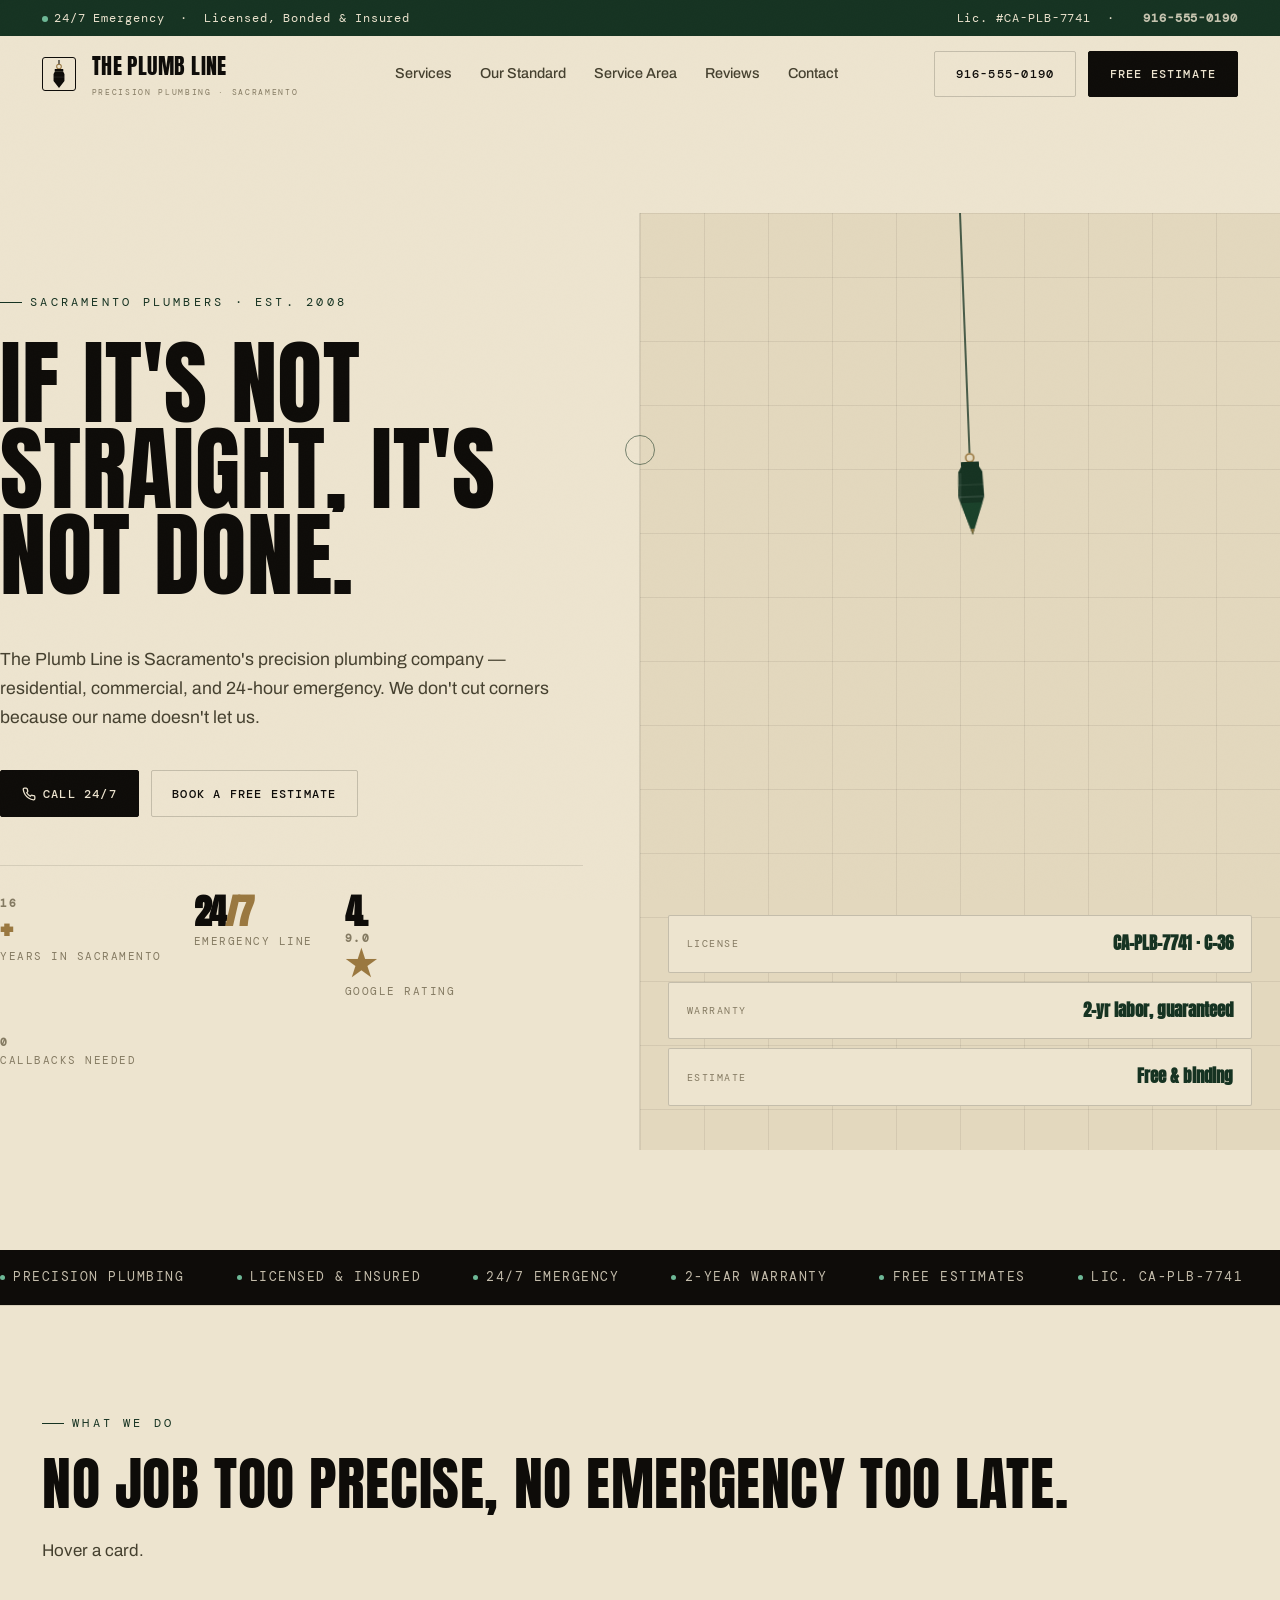
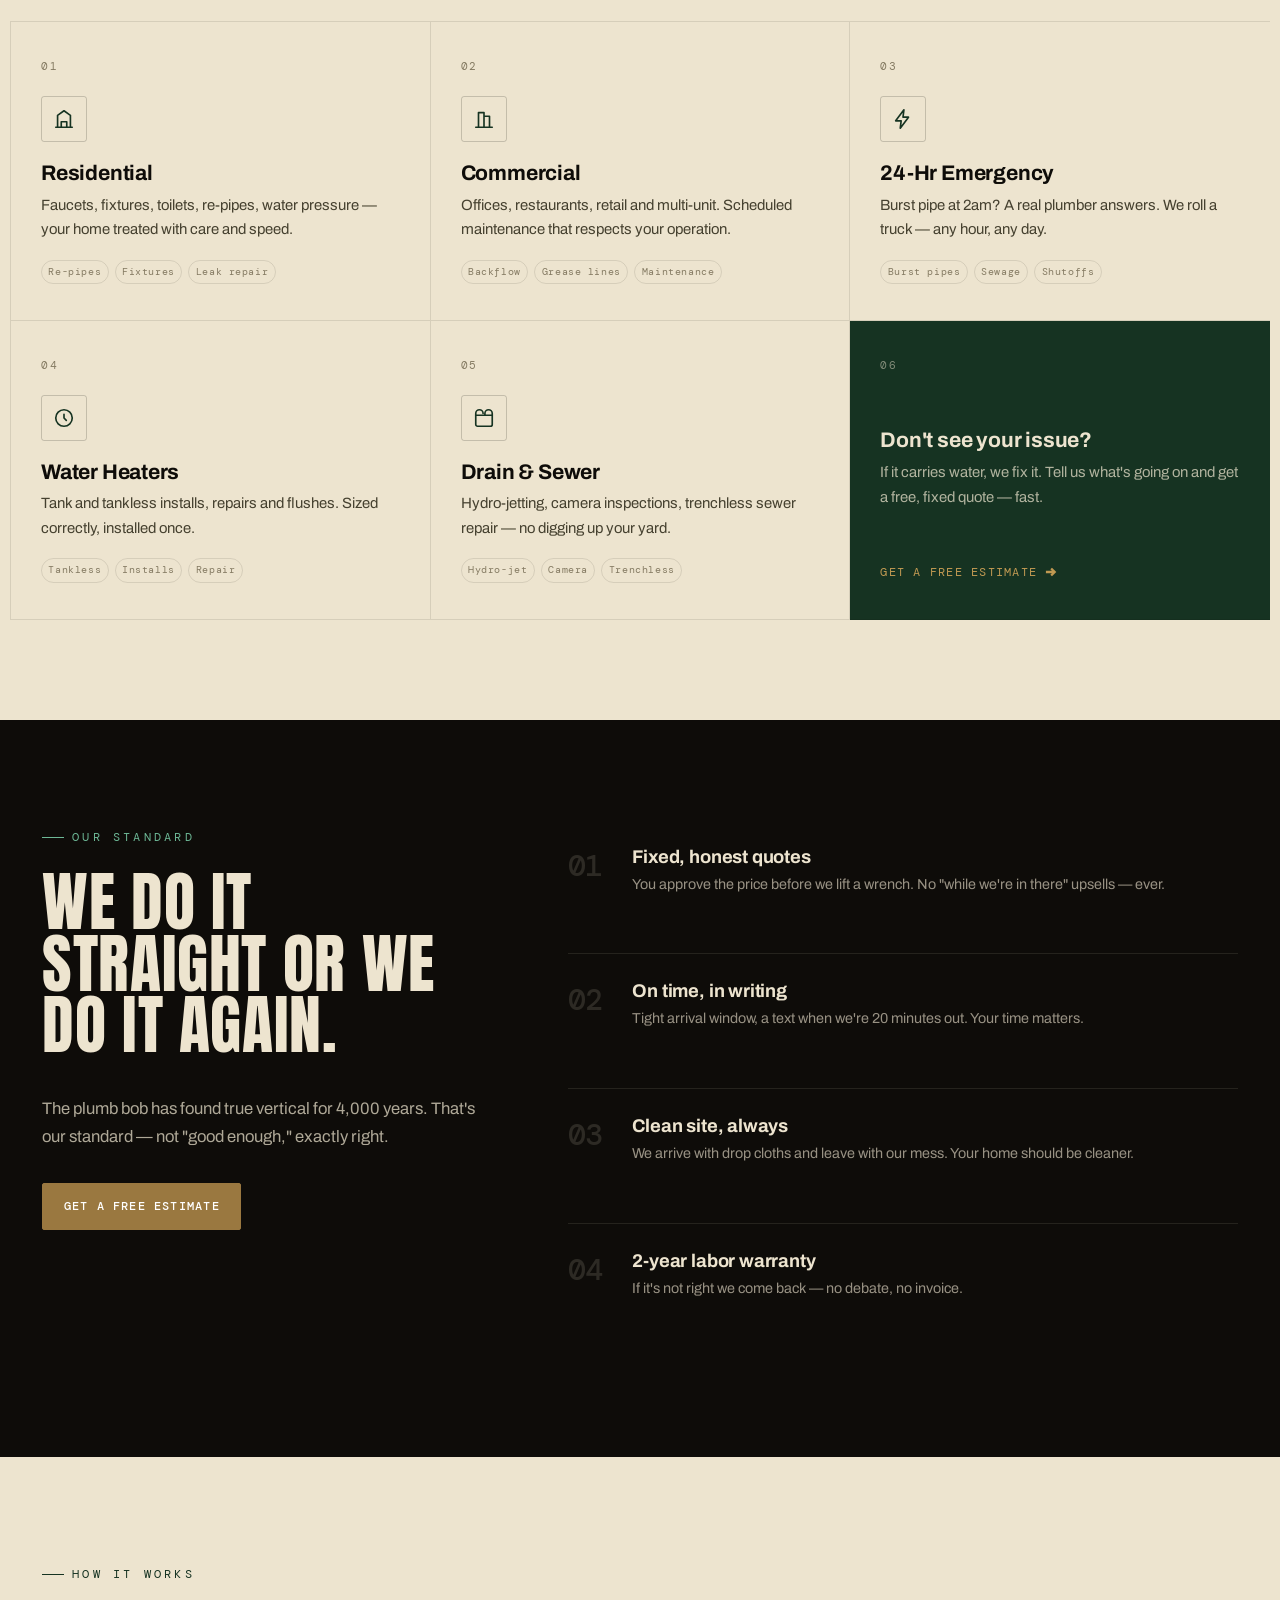
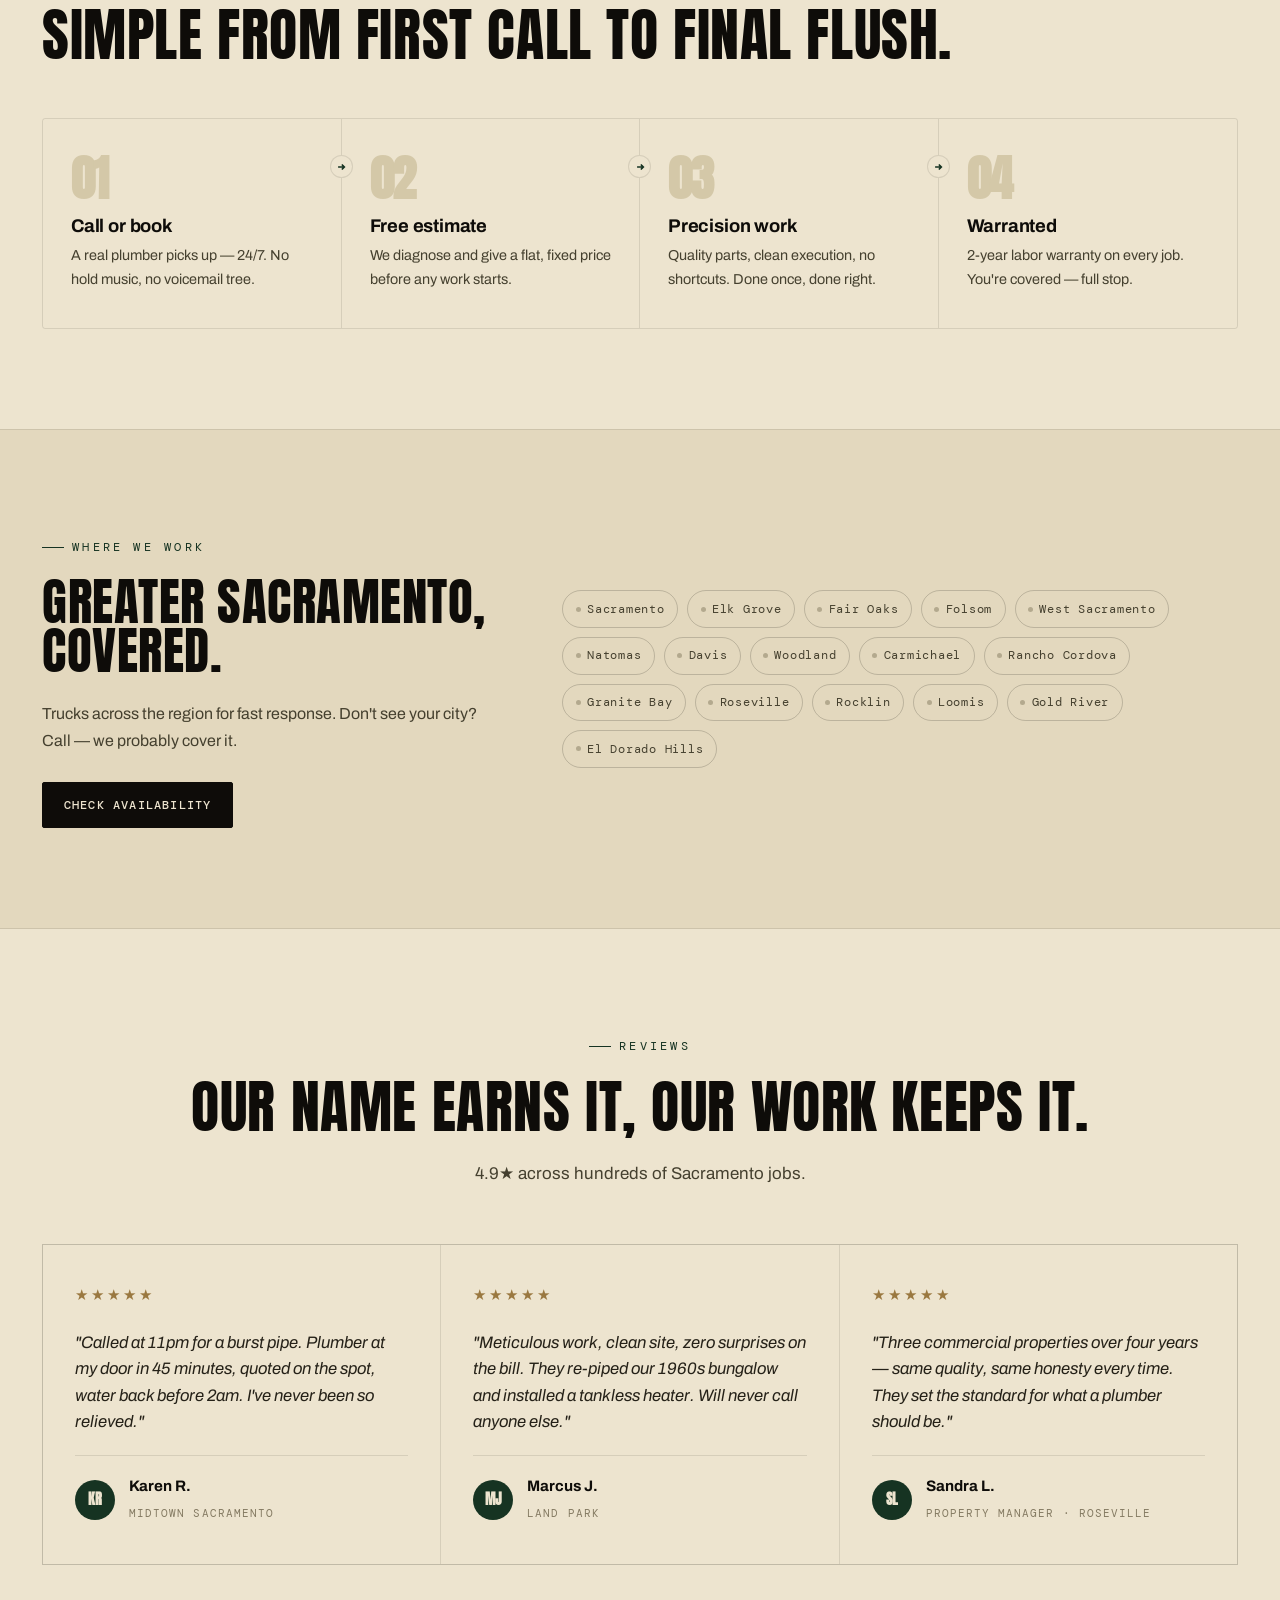
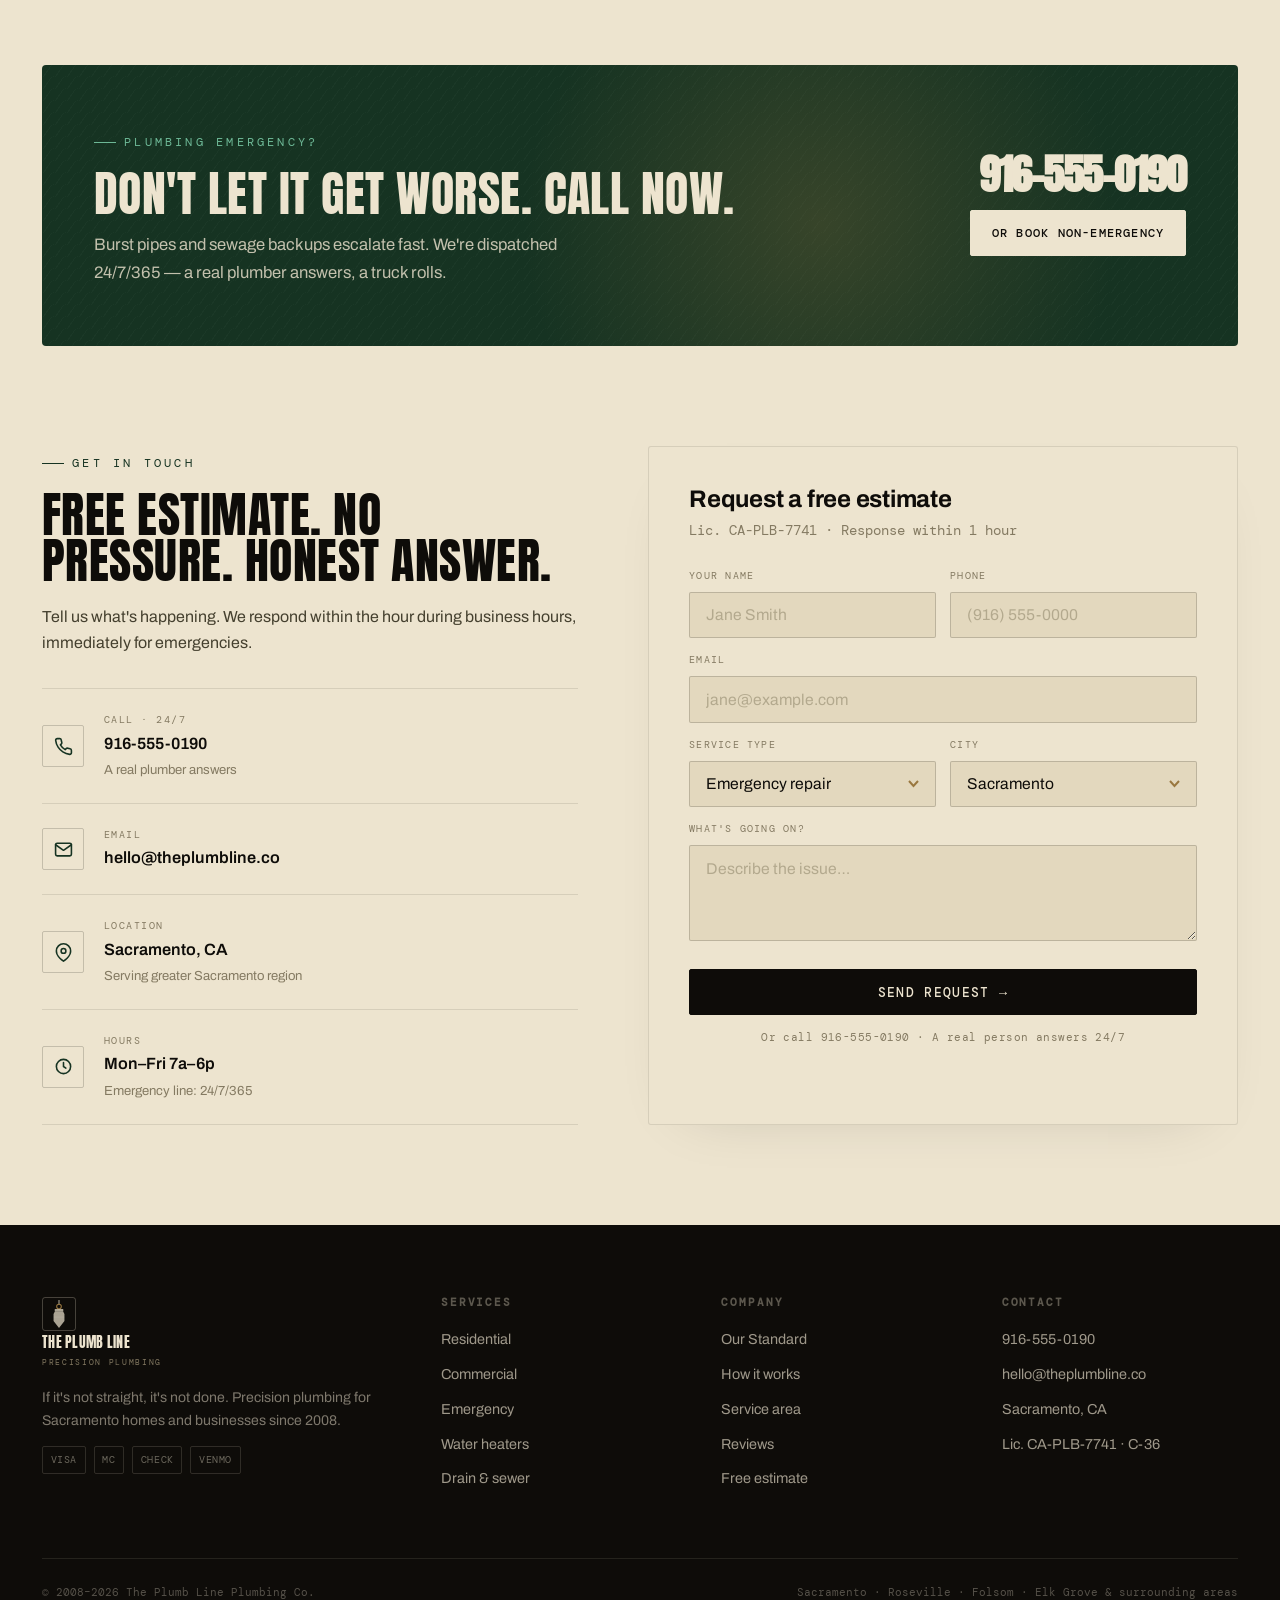
==== site/plumbline.html @ bfe453d4 "Plumb bob physics: gravity fall → pendulum settle → gentle sway Replaces simple CSS spring-drop with" ====
<!DOCTYPE html>
<html lang="en">
<head>
<meta charset="UTF-8"/>
<meta name="viewport" content="width=device-width, initial-scale=1.0"/>
<title>The Plumb Line — Precision Plumbing, Sacramento CA</title>
<meta name="description" content="The Plumb Line. Sacramento's precision plumbers. Residential, commercial & emergency plumbing done straight, done right. Call 916-555-0190."/>
<link rel="canonical" href="https://the-plumb-line.netlify.app/"/>
<meta name="theme-color" content="#163322"/>
<meta name="robots" content="index,follow"/>

<!-- favicon (plumb bob) -->
<link rel="icon" href="data:image/svg+xml,%3Csvg xmlns='http://www.w3.org/2000/svg' viewBox='0 0 22 36'%3E%3Cline x1='11' y1='0' x2='11' y2='5.5' stroke='%23163322' stroke-width='1.4'/%3E%3Ccircle cx='11' cy='8.5' r='3' stroke='%239a7840' stroke-width='1.3' fill='none'/%3E%3Crect x='5.5' y='11.5' width='11' height='3.5' fill='%23163322'/%3E%3Cpath d='M5.5 15 L4 18 L4 27 L6 29.5 L11 36 L16 29.5 L18 27 L18 18 L16.5 15Z' fill='%23163322'/%3E%3C/svg%3E"/>

<!-- Open Graph / Twitter -->
<meta property="og:type" content="website"/>
<meta property="og:site_name" content="The Plumb Line"/>
<meta property="og:title" content="The Plumb Line — Precision Plumbing, Sacramento CA"/>
<meta property="og:description" content="Sacramento's precision plumbers. Residential, commercial & 24/7 emergency plumbing done straight, done right."/>
<meta property="og:url" content="https://the-plumb-line.netlify.app/"/>
<meta property="og:image" content="https://the-plumb-line.netlify.app/logo.svg"/>
<meta name="twitter:card" content="summary_large_image"/>
<meta name="twitter:title" content="The Plumb Line — Precision Plumbing, Sacramento CA"/>
<meta name="twitter:description" content="Sacramento's precision plumbers. Done straight, done right. Call 916-555-0190."/>

<link rel="preconnect" href="https://fonts.googleapis.com"/>
<link rel="preconnect" href="https://fonts.gstatic.com" crossorigin/>
<link href="https://fonts.googleapis.com/css2?family=Anton&family=Archivo:ital,wght@0,300..700;1,400..600&family=DM+Mono:wght@400;500&display=swap" rel="stylesheet"/>

<style>
/* ============================================================
   THE PLUMB LINE — v2
   Forest green #163322 · warm cream #ede4cf · aged brass #9a7840
   ============================================================ */
:root{
  --cream:   #ede4cf;
  --cream-2: #e3d8be;
  --cream-3: #d4c8a8;
  --ink:     #0e0c09;
  --ink-2:   #252118;
  --ink-3:   #45402f;
  --muted:   #847a62;
  --muted-2: #b3a98e;

  --green:      #163322;
  --green-2:    #1f4d31;
  --green-hi:   #2a6540;
  --green-pale: rgba(22,51,34,.07);
  --sage:       #4e7d63;
  --sage-hi:    #6db896;

  --brass:      #9a7840;
  --brass-hi:   #c09952;
  --brass-pale: rgba(154,120,64,.1);

  --line:   rgba(14,12,9,.1);
  --line-2: rgba(14,12,9,.18);

  --maxw: 1260px;
  --fd:   'Anton', 'Arial Narrow', sans-serif;   /* bold industrial display */
  --fh:   'Archivo', sans-serif;                  /* sub-headings */
  --fb:   'Archivo', sans-serif;                  /* body */
  --fm:   'DM Mono', monospace;
  --ease: cubic-bezier(.2,.7,.3,1);
}

*,*::before,*::after{margin:0;padding:0;box-sizing:border-box}
html{scroll-behavior:smooth}
body{
  font-family:var(--fb);background:var(--cream);color:var(--ink);
  line-height:1.65;-webkit-font-smoothing:antialiased;overflow-x:hidden;cursor:none;
}
@media(hover:none){body{cursor:auto}}
::selection{background:var(--green);color:var(--cream)}
a{color:inherit;text-decoration:none}
.wrap{max-width:var(--maxw);margin:0 auto;padding:0 32px}

/* grain */
body::after{
  content:"";position:fixed;inset:0;z-index:9000;pointer-events:none;opacity:.3;
  background-image:url("data:image/svg+xml,%3Csvg xmlns='http://www.w3.org/2000/svg' width='200' height='200'%3E%3Cfilter id='n'%3E%3CfeTurbulence type='fractalNoise' baseFrequency='.72' numOctaves='2'/%3E%3C/filter%3E%3Crect width='100%25' height='100%25' filter='url(%23n)' opacity='.045'/%3E%3C/svg%3E");
}

/* ---- type ---- */
h1,h2{font-family:var(--fd);font-weight:400;line-height:.96;letter-spacing:.01em;text-transform:uppercase}
h3,h4{font-family:var(--fh);font-weight:700;line-height:1.06;letter-spacing:-.01em}
.eyebrow{
  font-family:var(--fm);font-size:.72rem;letter-spacing:.28em;text-transform:uppercase;
  color:var(--green);display:inline-flex;align-items:center;gap:.7em;
}
.eyebrow::before{content:"";width:22px;height:1px;background:var(--green);display:block}

/* ---- buttons ---- */
.btn{
  display:inline-flex;align-items:center;gap:.6em;
  font-family:var(--fm);font-size:.76rem;font-weight:500;letter-spacing:.1em;
  text-transform:uppercase;padding:1em 1.7em;border-radius:2px;
  border:1px solid transparent;cursor:none;
  position:relative;white-space:nowrap;overflow:hidden;
}
.btn::before{
  content:"";position:absolute;inset:0;background:rgba(255,255,255,.12);
  transform:translateX(-101%);transition:transform .32s var(--ease);
}
.btn:hover::before{transform:translateX(0)}
.btn-dark{background:var(--ink);color:var(--cream);border-color:var(--ink)}
.btn-dark:hover{background:var(--green-2)}
.btn-outline{border-color:var(--line-2);color:var(--ink)}
.btn-outline:hover{border-color:var(--ink)}
.btn-green{background:var(--green);color:var(--cream);border-color:var(--green)}
.btn-green:hover{background:var(--green-2)}
.btn-brass{background:var(--brass);color:#fff;border-color:var(--brass)}
.btn-brass:hover{background:var(--brass-hi)}
@media(hover:none){.btn{cursor:pointer}}

/* ============================================================
   CURSOR
   ============================================================ */
#cDot{
  position:fixed;width:7px;height:7px;border-radius:50%;background:var(--green);
  z-index:9998;pointer-events:none;transform:translate(-50%,-50%);
  transition:transform .1s, width .2s, height .2s, background .2s;
}
#cRing{
  position:fixed;width:30px;height:30px;border-radius:50%;border:1.5px solid var(--green);
  z-index:9997;pointer-events:none;transform:translate(-50%,-50%);opacity:.55;
  transition:width .3s var(--ease), height .3s var(--ease), opacity .3s, border-color .3s;
}
#cRing.big{width:46px;height:46px;opacity:.28;border-color:var(--brass)}
#cRing.pressed{width:20px;height:20px;opacity:.7}
@media(hover:none){#cDot,#cRing{display:none}}

/* ============================================================
   SCROLL PROGRESS
   ============================================================ */
#prog{
  position:fixed;top:0;left:0;height:2px;width:0;z-index:9999;
  background:linear-gradient(90deg,var(--green),var(--brass));
  transition:width .08s linear;pointer-events:none;
}

/* ============================================================
   TOPBAR
   ============================================================ */
.topbar{background:var(--green);color:var(--cream);font-family:var(--fm);font-size:.72rem;letter-spacing:.08em}
.topbar .wrap{display:flex;justify-content:space-between;align-items:center;height:36px;gap:16px;overflow:hidden}
.tb-l{white-space:nowrap;overflow:hidden;text-overflow:ellipsis;min-width:0}
.tb-r{flex:none;display:flex;gap:20px;align-items:center}
.tb-r a{opacity:.82;transition:.2s}.tb-r a:hover{opacity:1}
.tb-dot{display:inline-block;width:6px;height:6px;border-radius:50%;background:var(--sage-hi);margin-right:.5em;animation:tbpulse 2.2s infinite}
@keyframes tbpulse{0%,100%{opacity:1}55%{opacity:.25}}
.tb-hide{display:inline}.tb-sm{display:none}
@media(max-width:680px){.tb-hide{display:none}.tb-sm{display:inline}}

/* ============================================================
   NAV
   ============================================================ */
.nav{position:sticky;top:0;z-index:50;background:var(--cream);border-bottom:1px solid transparent;transition:.35s}
.nav.scrolled{border-bottom-color:var(--line);box-shadow:0 4px 30px -12px rgba(14,12,9,.14)}
.nav .wrap{display:flex;align-items:center;justify-content:space-between;height:76px}
.logo{display:flex;align-items:center;gap:.7em;font-family:var(--fd);font-weight:400;font-size:1.4rem;letter-spacing:.02em;text-transform:uppercase;color:var(--ink);white-space:nowrap}
.logo-mark{width:34px;height:34px;flex:none;border:1.5px solid var(--ink);border-radius:3px;display:grid;place-items:center;transition:.25s}
.logo:hover .logo-mark{border-color:var(--green);background:var(--green);color:var(--cream)}
.logo-mark svg{width:18px;height:28px;transition:.25s}
.logo small{display:block;font-family:var(--fm);font-size:.52rem;letter-spacing:.2em;color:var(--muted);font-weight:400;margin-top:.2em}

.nav-links{display:flex;gap:28px;align-items:center}
.nav-links a{font-size:.9rem;color:var(--ink-3);font-weight:500;transition:.2s;position:relative}
.nav-links a::after{content:"";position:absolute;left:0;bottom:-5px;width:0;height:1.5px;background:var(--brass);transition:.28s}
.nav-links a:hover{color:var(--ink)}.nav-links a:hover::after{width:100%}
.nav-cta{display:flex;gap:12px;align-items:center}
.burger{display:none;flex-direction:column;gap:5px;background:none;border:0;cursor:pointer;padding:6px}
.burger span{width:22px;height:1.5px;background:var(--ink);display:block;transition:.3s}
.mob-cta{display:none}

@media(max-width:980px){
  .nav-links{
    position:fixed;inset:76px 0 auto 0;flex-direction:column;align-items:flex-start;
    background:var(--cream);border-bottom:1px solid var(--line);
    padding:24px 32px;gap:16px;
    transform:translateY(-110%);visibility:hidden;transition:transform .32s,visibility .32s;
    box-shadow:0 24px 50px -20px rgba(14,12,9,.18);
  }
  .nav-links.open{transform:translateY(0);visibility:visible}
  .nav-links a{font-size:1.1rem}
  .mob-cta{display:flex;width:100%;justify-content:center;margin-top:6px;
    font-family:var(--fm);font-size:.8rem;letter-spacing:.1em;text-transform:uppercase;
    padding:1em;border:1px solid var(--line-2);border-radius:2px;color:var(--ink);transition:.22s}
  .mob-cta.g{background:var(--green);color:var(--cream);border-color:var(--green)}
  .burger{display:flex}
  .nav-cta .btn-outline{display:none}
}
@media(max-width:520px){.nav-cta .btn-dark{display:none}}

/* ============================================================
   HERO
   ============================================================ */
.hero{display:grid;grid-template-columns:1fr 1fr;min-height:92vh;overflow:hidden}
@media(max-width:900px){.hero{grid-template-columns:1fr;min-height:auto}}

/* left */
.hero-left{display:flex;flex-direction:column;justify-content:center;padding:80px 56px 80px 0;border-right:1px solid var(--line);position:relative}
@media(max-width:900px){.hero-left{padding:64px 0 40px;border-right:0;border-bottom:1px solid var(--line)}}

.hero-left .eyebrow{margin-bottom:28px;opacity:0;animation:fadeUp .7s .08s var(--ease) forwards}

/* word-by-word headline reveal */
.hero-h1{font-size:clamp(3.1rem,7.3vw,6.4rem);line-height:.92;letter-spacing:.01em;margin-bottom:.5em}
.ww{display:inline-block;overflow:hidden;vertical-align:bottom}
.wi{display:inline-block;transform:translateY(105%)}

.hero-lede{font-size:1.1rem;color:var(--ink-3);max-width:34em;margin-bottom:2.2em;opacity:0;animation:fadeUp .8s .55s var(--ease) forwards}
.hero-cta{display:flex;gap:12px;flex-wrap:wrap;margin-bottom:3em;opacity:0;animation:fadeUp .8s .7s var(--ease) forwards}

.hero-stats{display:flex;gap:32px;flex-wrap:wrap;padding-top:28px;border-top:1px solid var(--line);opacity:0;animation:fadeUp .8s .85s var(--ease) forwards}
.hero-stats .st b{font-family:var(--fd);font-size:2.2rem;font-weight:800;display:block;line-height:1;letter-spacing:-.04em}
.hero-stats .st b em{color:var(--brass);font-style:normal}
.hero-stats .st span{font-family:var(--fm);font-size:.67rem;letter-spacing:.14em;text-transform:uppercase;color:var(--muted);display:block;margin-top:.4em}

/* right */
.hero-right{position:relative;background:var(--cream-2);display:flex;flex-direction:column;justify-content:flex-start;align-items:center;overflow:hidden}
@media(max-width:900px){.hero-right{min-height:360px}}
.grid-bg{position:absolute;inset:0;pointer-events:none;will-change:transform;transition:transform .6s ease;
  background-image:linear-gradient(rgba(14,12,9,.07) 1px,transparent 1px),linear-gradient(90deg,rgba(14,12,9,.07) 1px,transparent 1px);
  background-size:64px 64px;
}

/* plumb line SVG */
.plumb-rig{position:absolute;top:0;left:50%;transform:translateX(-50%);display:flex;flex-direction:column;align-items:center;will-change:transform}
.plumb-svg-line{width:2px;overflow:visible}
.plumb-svg-line line{stroke-dasharray:1;stroke-dashoffset:1;animation:drawLine 1.6s .2s cubic-bezier(.4,0,.15,1) forwards}
@keyframes drawLine{to{stroke-dashoffset:0}}

/* plumb bob — JS drives the fall + pendulum; CSS only owns gentle perpetual sway */
.plumb-bob{width:44px;flex:none;opacity:0;transform:translateY(-260px)}
@keyframes bobSway{from{transform:rotate(-2deg)}to{transform:rotate(2deg)}}

/* hero info cards */
.hero-cards{
  position:absolute;bottom:44px;left:0;right:0;padding:0 28px;
  display:flex;flex-direction:column;gap:9px;
  opacity:0;animation:fadeUp .9s 1.1s var(--ease) forwards;
}
.hcard{background:var(--cream);border:1px solid var(--line-2);border-radius:2px;padding:14px 18px;display:flex;justify-content:space-between;align-items:center;gap:14px;transition:.25s}
.hcard:hover{border-color:var(--brass-pale);background:rgba(154,120,64,.04)}
.hck{font-family:var(--fm);font-size:.65rem;letter-spacing:.14em;text-transform:uppercase;color:var(--muted)}
.hcv{font-family:var(--fd);font-weight:700;font-size:1.05rem;color:var(--green)}

@keyframes fadeUp{from{opacity:0;transform:translateY(18px)}to{opacity:1;transform:none}}

/* ============================================================
   TRUST STRIP
   ============================================================ */
.strip{border-block:1px solid var(--line);background:var(--ink);overflow:hidden;padding:16px 0}
.strip-track{display:flex;gap:52px;width:max-content;animation:march 32s linear infinite}
.strip:hover .strip-track{animation-play-state:paused}
@keyframes march{to{transform:translateX(-50%)}}
.strip-it{display:flex;align-items:center;gap:.65em;font-family:var(--fm);font-size:.79rem;letter-spacing:.12em;text-transform:uppercase;color:rgba(237,228,207,.82);white-space:nowrap}
.strip-it .sd{width:5px;height:5px;border-radius:50%;background:var(--sage-hi);flex:none}

/* ============================================================
   SECTIONS
   ============================================================ */
section{padding:100px 0;position:relative}
.sec-head{margin-bottom:56px}
.sec-head h2{font-size:clamp(2.1rem,4.6vw,3.6rem);margin:.4em 0 .45em}
.sec-head p{font-size:1.06rem;color:var(--ink-3);max-width:46em}
.sec-head.center{text-align:center}.sec-head.center .eyebrow{justify-content:center}.sec-head.center p{margin-inline:auto}

/* ============================================================
   SERVICES
   ============================================================ */
.services{border-top:1px solid var(--line)}
.svc-outer{border-left:1px solid var(--line);border-top:1px solid var(--line)}
.svc-grid{display:grid;grid-template-columns:repeat(3,1fr)}
@media(max-width:900px){.svc-grid{grid-template-columns:1fr 1fr}}
@media(max-width:560px){.svc-grid{grid-template-columns:1fr}}

.svc{
  border-right:1px solid var(--line);border-bottom:1px solid var(--line);
  padding:36px 30px;transition:background .3s, color .3s;position:relative;overflow:hidden;
}
.svc:nth-child(3n){border-right:0}
@media(max-width:900px){.svc:nth-child(3n){border-right:1px solid var(--line)}.svc:nth-child(2n){border-right:0}}
@media(max-width:560px){.svc{border-right:0}}

/* animated fill on hover */
.svc::before{
  content:"";position:absolute;inset:0;
  background:var(--green);transform:scaleY(0);transform-origin:bottom;
  transition:transform .45s var(--ease);z-index:0;
}
.svc:hover::before{transform:scaleY(1)}
.svc>*{position:relative;z-index:1;transition:color .3s}
.svc:hover{color:var(--cream)}
.svc:hover .svc-num,.svc:hover .svc-desc{color:rgba(237,228,207,.65)}
.svc:hover .svc-tags span{color:rgba(237,228,207,.6);border-color:rgba(237,228,207,.2)}
.svc:hover .svc-ic{border-color:rgba(237,228,207,.25);color:var(--cream)}

.svc-num{font-family:var(--fm);font-size:.67rem;letter-spacing:.14em;text-transform:uppercase;color:var(--muted);display:block;margin-bottom:20px}
.svc-ic{width:46px;height:46px;border:1px solid var(--line-2);border-radius:3px;display:grid;place-items:center;color:var(--green);margin-bottom:20px;transition:.3s}
.svc-ic svg{width:22px;height:22px}
.svc h3{font-size:1.32rem;margin-bottom:.4em}
.svc-desc{font-size:.93rem;color:var(--ink-3);margin-bottom:18px}
.svc-tags{display:flex;flex-wrap:wrap;gap:6px}
.svc-tags span{font-family:var(--fm);font-size:.62rem;letter-spacing:.06em;color:var(--muted);border:1px solid var(--line);padding:.3em .65em;border-radius:100px;transition:.3s}

/* CTA tile (fills grid + drives calls) */
.svc-cta{background:var(--green);color:var(--cream);display:flex;flex-direction:column;justify-content:space-between}
.svc-cta::before{display:none}
.svc-cta .svc-num{color:rgba(237,228,207,.5)}
.svc-cta h3{color:var(--cream);font-size:1.32rem;margin-bottom:.4em}
.svc-cta p{color:rgba(237,228,207,.72);font-size:.93rem;margin-bottom:18px}
.svc-cta .svc-link{font-family:var(--fm);font-size:.78rem;letter-spacing:.1em;text-transform:uppercase;color:var(--brass-hi);display:inline-flex;align-items:center;gap:.5em;transition:gap .25s}
.svc-cta:hover{color:var(--cream)}
.svc-cta:hover .svc-link{gap:1em}

/* ============================================================
   STANDARD (dark)
   ============================================================ */
.standard{background:var(--ink);color:var(--cream)}
.standard-grid{display:grid;grid-template-columns:.8fr 1.2fr;gap:80px;align-items:start}
@media(max-width:900px){.standard-grid{grid-template-columns:1fr;gap:48px}}
.standard .eyebrow{color:var(--sage-hi)}.standard .eyebrow::before{background:var(--sage-hi)}
.standard h2{font-size:clamp(2.2rem,5vw,4rem);color:var(--cream);margin:.4em 0 .6em}
.standard p{color:rgba(237,228,207,.72);font-size:1.04rem;margin-bottom:2em}

.principles{display:flex;flex-direction:column}
.principle{display:flex;gap:24px;padding:28px 0;border-bottom:1px solid rgba(237,228,207,.1);align-items:flex-start}
.principle:last-child{border-bottom:0}
.principle .pn{font-family:var(--fm);font-size:1.9rem;font-weight:500;color:rgba(237,228,207,.14);flex:none;width:40px;line-height:1;letter-spacing:-.04em;padding-top:.1em;transition:.35s}
.principle:hover .pn{color:var(--brass);opacity:.9}
.principle h3{font-size:1.15rem;margin-bottom:.3em;color:var(--cream)}
.principle p{color:rgba(237,228,207,.62);font-size:.9rem}

/* ============================================================
   PROCESS
   ============================================================ */
.process-wrap{position:relative}
.process-row{display:grid;grid-template-columns:repeat(4,1fr);border:1px solid var(--line);border-radius:3px;overflow:hidden}
@media(max-width:820px){.process-row{grid-template-columns:1fr 1fr}}
@media(max-width:480px){.process-row{grid-template-columns:1fr}}
.proc-step{padding:36px 28px;border-right:1px solid var(--line);position:relative;transition:background .25s}
.proc-step:last-child{border-right:0}
.proc-step:hover{background:var(--green-pale)}
.proc-num{font-family:var(--fd);font-size:3rem;font-weight:800;color:var(--cream-3);line-height:1;letter-spacing:-.04em;margin-bottom:14px;transition:.35s}
.proc-step:hover .proc-num{color:var(--brass)}
.proc-step h3{font-size:1.15rem;margin-bottom:.4em}
.proc-step p{font-size:.9rem;color:var(--ink-3)}
.proc-arr{position:absolute;top:36px;right:-12px;z-index:2;width:23px;height:23px;background:var(--cream);border:1px solid var(--line);border-radius:50%;display:grid;place-items:center;color:var(--green)}
.proc-step:last-child .proc-arr{display:none}
@media(max-width:820px){.proc-arr{display:none}}

/* ============================================================
   AREA
   ============================================================ */
.area{background:var(--cream-2);border-block:1px solid var(--line)}
.area-grid{display:grid;grid-template-columns:1fr 1.5fr;gap:70px;align-items:center}
@media(max-width:880px){.area-grid{grid-template-columns:1fr;gap:40px}}
.cities{display:flex;flex-wrap:wrap;gap:9px}
.cities a{
  font-family:var(--fm);font-size:.78rem;letter-spacing:.06em;
  color:var(--ink-3);border:1px solid var(--line-2);
  padding:.6em 1em;border-radius:100px;transition:.25s;
  display:flex;align-items:center;gap:.5em;
}
.cities a::before{content:"";width:5px;height:5px;border-radius:50%;background:var(--muted-2);transition:.25s;flex:none}
.cities a:hover{border-color:var(--brass);color:var(--brass)}
.cities a:hover::before{background:var(--brass)}

/* ============================================================
   TESTIMONIALS
   ============================================================ */
.t-grid{display:grid;grid-template-columns:repeat(3,1fr);gap:1px;background:var(--line);border:1px solid var(--line)}
@media(max-width:860px){.t-grid{grid-template-columns:1fr}}
.tcard{background:var(--cream);padding:38px 32px;display:flex;flex-direction:column;gap:20px;transition:background .25s}
.tcard:hover{background:var(--cream-2)}
.tcard .stars{color:var(--brass);letter-spacing:3px;font-size:.95rem}
.tcard blockquote{font-size:1.04rem;line-height:1.6;color:var(--ink-2);flex:1;font-style:italic}
.tcard .who{display:flex;align-items:center;gap:14px;padding-top:18px;border-top:1px solid var(--line)}
.tcard .av{width:40px;height:40px;border-radius:50%;flex:none;background:var(--green);color:var(--cream);display:grid;place-items:center;font-family:var(--fd);font-weight:700;font-size:.9rem}
.tcard .who b{display:block;font-size:.95rem}
.tcard .who span{font-family:var(--fm);font-size:.66rem;letter-spacing:.1em;text-transform:uppercase;color:var(--muted)}

/* ============================================================
   EMERGENCY
   ============================================================ */
.emerg{
  background:var(--green);color:var(--cream);
  border-radius:4px;padding:60px 52px;position:relative;overflow:hidden;
}
.emerg::before{
  content:"";position:absolute;inset:0;
  background:repeating-linear-gradient(-55deg,rgba(255,255,255,.025) 0,rgba(255,255,255,.025) 1px,transparent 0,transparent 50%);
  background-size:12px 12px;pointer-events:none;
}
/* animated radial glow */
.emerg::after{
  content:"";position:absolute;top:-50%;left:40%;
  width:600px;height:600px;border-radius:50%;
  background:radial-gradient(circle,rgba(154,120,64,.25),transparent 70%);
  animation:glowPulse 6s ease-in-out infinite alternate;pointer-events:none;
}
@keyframes glowPulse{from{opacity:.6;transform:scale(.9)}to{opacity:1;transform:scale(1.1)}}
.emerg-grid{position:relative;z-index:1;display:flex;justify-content:space-between;align-items:center;gap:40px;flex-wrap:wrap}
.emerg .eyebrow{color:var(--sage-hi)}.emerg .eyebrow::before{background:var(--sage-hi)}
.emerg h2{font-size:clamp(1.9rem,4.5vw,3rem);margin:.4em 0 .3em}
.emerg p{color:rgba(237,228,207,.8);max-width:32em;font-size:1.04rem}
.emerg .ec-r{display:flex;flex-direction:column;align-items:flex-end;gap:14px}
@media(max-width:680px){.emerg .ec-r{align-items:stretch;width:100%}.emerg{padding:44px 32px}}
.big-phone{font-family:var(--fd);font-weight:800;font-size:2.6rem;color:var(--cream);letter-spacing:-.03em;transition:.25s;line-height:1}
.big-phone:hover{color:var(--brass-hi)}

/* ============================================================
   CONTACT
   ============================================================ */
.contact-grid{display:grid;grid-template-columns:1fr 1.1fr;gap:70px}
@media(max-width:900px){.contact-grid{grid-template-columns:1fr;gap:48px}}
.ci-list{margin-top:32px;display:flex;flex-direction:column}
.ci{display:flex;gap:20px;padding:22px 0;border-bottom:1px solid var(--line);align-items:center;transition:.25s}
.ci:first-child{border-top:1px solid var(--line)}
.ci:hover{transform:translateX(6px)}
.cic{flex:none;width:42px;height:42px;border:1px solid var(--line-2);border-radius:2px;display:grid;place-items:center;color:var(--green);transition:.25s}
.ci:hover .cic{background:var(--green);color:var(--cream);border-color:var(--green)}
.cic svg{width:19px;height:19px}
.ck{font-family:var(--fm);font-size:.65rem;letter-spacing:.14em;text-transform:uppercase;color:var(--muted);margin-bottom:.2em}
.cv{font-weight:600;font-size:1.02rem}
.cv small{display:block;font-size:.82rem;color:var(--muted);font-weight:400;margin-top:.15em}
.cv a:hover{color:var(--green)}

form.q{border:1px solid var(--line);border-radius:3px;padding:40px;background:var(--cream);box-shadow:0 20px 60px -40px rgba(14,12,9,.2)}
form.q h3{font-size:1.5rem;margin-bottom:.25em}
form.q .fs{font-size:.88rem;color:var(--muted);margin-bottom:26px;font-family:var(--fm)}
.frow{display:grid;grid-template-columns:1fr 1fr;gap:14px}
@media(max-width:500px){.frow{grid-template-columns:1fr}}
.field{margin-bottom:14px}
.field label{display:block;font-family:var(--fm);font-size:.64rem;letter-spacing:.12em;text-transform:uppercase;color:var(--muted);margin-bottom:7px}
.field input,.field select,.field textarea{
  width:100%;background:var(--cream-2);border:1px solid var(--line-2);border-radius:2px;
  padding:.88em 1em;color:var(--ink);font-family:var(--fb);font-size:.98rem;transition:.2s;outline:none;
}
.field input::placeholder,.field textarea::placeholder{color:var(--muted-2)}
.field textarea{resize:vertical;min-height:96px}
.field input:focus,.field select:focus,.field textarea:focus{border-color:var(--brass);box-shadow:0 0 0 3px var(--brass-pale)}
.field select{cursor:pointer;appearance:none;background-image:url("data:image/svg+xml,%3Csvg xmlns='http://www.w3.org/2000/svg' width='11' height='8' fill='none' stroke='%239a7840' stroke-width='2'%3E%3Cpath d='M1 1l4.5 5L10 1'/%3E%3C/svg%3E");background-repeat:no-repeat;background-position:right 1em center}
form.q .btn{width:100%;justify-content:center;margin-top:6px;font-size:.84rem}
.form-note{font-family:var(--fm);font-size:.67rem;color:var(--muted);text-align:center;margin-top:14px;letter-spacing:.04em}
.form-ok{display:none;text-align:center;padding:28px 0}
.form-ok.show{display:block}
.form-ok .fck{width:60px;height:60px;border-radius:50%;border:1.5px solid var(--green);display:grid;place-items:center;color:var(--green);margin:0 auto 16px}
.form-ok h3{font-size:1.4rem;margin-bottom:.3em}
.form-ok p{color:var(--ink-3)}

/* ============================================================
   FOOTER
   ============================================================ */
footer{background:var(--ink);color:var(--cream);padding:72px 0 32px}
.foot-grid{display:grid;grid-template-columns:1.5fr 1fr 1fr 1fr;gap:44px;margin-bottom:56px}
@media(max-width:820px){.foot-grid{grid-template-columns:1fr 1fr}}
@media(max-width:520px){.foot-grid{grid-template-columns:1fr}}
.foot-grid h4{font-family:var(--fm);font-size:.68rem;letter-spacing:.18em;text-transform:uppercase;color:rgba(237,228,207,.35);margin-bottom:20px}
.foot-col a,.foot-col p{display:block;color:rgba(237,228,207,.65);font-size:.9rem;margin-bottom:11px;transition:.2s}
.foot-col a:hover{color:var(--brass-hi)}
.foot-brand p{color:rgba(237,228,207,.5);font-size:.88rem;max-width:28em}
.foot-brand .logo{margin-bottom:16px;color:var(--cream)}
.foot-brand .logo .logo-mark{border-color:rgba(237,228,207,.25);color:rgba(237,228,207,.7)}
.foot-pay{display:flex;gap:8px;margin-top:14px}
.foot-pay span{font-family:var(--fm);font-size:.6rem;letter-spacing:.06em;border:1px solid rgba(237,228,207,.15);padding:.5em .8em;border-radius:2px;color:rgba(237,228,207,.42)}
.foot-bot{border-top:1px solid rgba(237,228,207,.1);padding-top:24px;display:flex;justify-content:space-between;align-items:center;gap:16px;flex-wrap:wrap}
.foot-bot span{font-family:var(--fm);font-size:.69rem;color:rgba(237,228,207,.32)}

/* ============================================================
   SCROLL REVEALS — multi-direction
   ============================================================ */
[data-r]{transition:.75s var(--ease)}
[data-r="up"]{opacity:0;transform:translateY(28px)}
[data-r="left"]{opacity:0;transform:translateX(-36px)}
[data-r="right"]{opacity:0;transform:translateX(36px)}
[data-r="scale"]{opacity:0;transform:scale(.93)}
[data-r].in{opacity:1;transform:none}
[data-d="1"]{transition-delay:.07s}[data-d="2"]{transition-delay:.14s}
[data-d="3"]{transition-delay:.21s}[data-d="4"]{transition-delay:.28s}
[data-d="5"]{transition-delay:.35s}[data-d="6"]{transition-delay:.42s}

@media(prefers-reduced-motion:reduce){
  *{animation:none!important;transition:none!important;transform:none!important}
  [data-r]{opacity:1}
  .wi{transform:none}
  #cDot,#cRing{display:none}
}
</style>

<!-- structured data -->
<script type="application/ld+json">
{
  "@context": "https://schema.org",
  "@type": "Plumber",
  "name": "The Plumb Line",
  "description": "Sacramento's precision plumbing company — residential, commercial, and 24/7 emergency plumbing.",
  "url": "https://the-plumb-line.netlify.app/",
  "telephone": "+1-916-555-0190",
  "email": "hello@theplumbline.co",
  "image": "https://the-plumb-line.netlify.app/logo.svg",
  "priceRange": "$$",
  "foundingDate": "2008",
  "areaServed": ["Sacramento","Elk Grove","Folsom","Roseville","Davis","Rancho Cordova","Carmichael","West Sacramento","Natomas","Woodland","Granite Bay","Rocklin","Loomis","El Dorado Hills"],
  "address": {
    "@type": "PostalAddress",
    "addressLocality": "Sacramento",
    "addressRegion": "CA",
    "addressCountry": "US"
  },
  "openingHoursSpecification": [
    {"@type":"OpeningHoursSpecification","dayOfWeek":["Monday","Tuesday","Wednesday","Thursday","Friday"],"opens":"07:00","closes":"18:00"}
  ],
  "aggregateRating": {
    "@type": "AggregateRating",
    "ratingValue": "4.9",
    "reviewCount": "300"
  }
}
</script>
</head>
<body>

<!-- custom cursor -->
<div id="cDot"></div>
<div id="cRing"></div>
<!-- scroll progress -->
<div id="prog"></div>

<!-- TOP BAR -->
<div class="topbar">
  <div class="wrap">
    <div class="tb-l"><span class="tb-dot"></span><span class="tb-hide">24/7 Emergency &nbsp;·&nbsp; Licensed, Bonded &amp; Insured</span><span class="tb-sm">24/7 Emergency</span></div>
    <div class="tb-r"><span class="tb-hide">Lic. #CA-PLB-7741 &nbsp;·&nbsp;</span><a href="tel:9165550190"><strong>916-555-0190</strong></a></div>
  </div>
</div>

<!-- NAV -->
<header class="nav" id="nav">
  <div class="wrap">
    <a href="#top" class="logo" aria-label="The Plumb Line home">
      <span class="logo-mark" aria-hidden="true">
        <svg viewBox="0 0 22 36" fill="none" xmlns="http://www.w3.org/2000/svg">
          <line x1="11" y1="0" x2="11" y2="5.5" stroke="currentColor" stroke-width="1.4" stroke-linecap="round"/>
          <circle cx="11" cy="8.5" r="3" stroke="#9a7840" stroke-width="1.3" fill="none"/>
          <rect x="5.5" y="11.5" width="11" height="3.5" rx=".4" fill="currentColor"/>
          <path d="M5.5 15 L4 18 L4 27 L6 29.5 L11 36 L16 29.5 L18 27 L18 18 L16.5 15Z" fill="currentColor"/>
          <line x1="4" y1="22" x2="18" y2="22" stroke="white" stroke-width=".6" stroke-opacity=".18"/>
        </svg>
      </span>
      <span>The Plumb Line<small>PRECISION PLUMBING · SACRAMENTO</small></span>
    </a>

    <nav class="nav-links" id="navLinks" aria-label="Main">
      <a href="#services">Services</a>
      <a href="#standard">Our Standard</a>
      <a href="#area">Service Area</a>
      <a href="#reviews">Reviews</a>
      <a href="#contact">Contact</a>
      <a href="tel:9165550190" class="mob-cta">Call 916-555-0190</a>
      <a href="#contact" class="mob-cta g">Free Estimate</a>
    </nav>

    <div class="nav-cta">
      <a href="tel:9165550190" class="btn btn-outline mag">916-555-0190</a>
      <a href="#contact" class="btn btn-dark mag">Free Estimate</a>
      <button class="burger" id="burger" aria-label="Menu" aria-expanded="false">
        <span></span><span></span><span></span>
      </button>
    </div>
  </div>
</header>

<!-- HERO -->
<section class="hero" id="top" aria-label="Hero">
  <div class="hero-left wrap" style="padding-right:56px">
    <span class="eyebrow">Sacramento Plumbers · Est. 2008</span>
    <h1 class="hero-h1" id="heroH1">If it's not straight, it's not done.</h1>
    <p class="hero-lede">The Plumb Line is Sacramento's precision plumbing company — residential, commercial, and 24-hour emergency. We don't cut corners because our name doesn't let us.</p>
    <div class="hero-cta">
      <a href="tel:9165550190" class="btn btn-dark mag">
        <svg width="14" height="14" viewBox="0 0 24 24" fill="none" stroke="currentColor" stroke-width="2.2" stroke-linecap="round" stroke-linejoin="round" aria-hidden="true"><path d="M22 16.92v3a2 2 0 0 1-2.18 2 19.79 19.79 0 0 1-8.63-3.07 19.5 19.5 0 0 1-6-6 19.79 19.79 0 0 1-3.07-8.67A2 2 0 0 1 4.11 2h3a2 2 0 0 1 2 1.72c.13.96.36 1.9.7 2.81a2 2 0 0 1-.45 2.11L8.09 9.91a16 16 0 0 0 6 6l1.27-1.27a2 2 0 0 1 2.11-.45c.91.34 1.85.57 2.81.7A2 2 0 0 1 22 16.92z"/></svg>
        Call 24/7
      </a>
      <a href="#contact" class="btn btn-outline mag">Book a free estimate</a>
    </div>
    <div class="hero-stats">
      <div class="st"><b><span class="cnt" data-target="16">0</span><em>+</em></b><span>Years in Sacramento</span></div>
      <div class="st"><b>24<em>/7</em></b><span>Emergency line</span></div>
      <div class="st"><b>4.<span class="cnt" data-target="9">0</span><em>★</em></b><span>Google rating</span></div>
      <div class="st"><b><span class="cnt" data-target="0">0</span></b><span>Callbacks needed</span></div>
    </div>
  </div>

  <!-- right panel -->
  <div class="hero-right" id="heroRight">
    <div class="grid-bg" id="gridBg"></div>

    <!-- animated plumb line + bob -->
    <div class="plumb-rig" id="plumbRig">
      <svg class="plumb-svg-line" width="2" height="240" aria-hidden="true" style="overflow:visible">
        <line id="plumbLine"
          x1="1" y1="0" x2="1" y2="240"
          stroke="#163322" stroke-width="1.5" stroke-linecap="round"
          vector-effect="non-scaling-stroke"/>
      </svg>
      <div class="plumb-bob" id="plumbBob" aria-hidden="true">
        <svg viewBox="0 0 44 86" fill="none" xmlns="http://www.w3.org/2000/svg">
          <!-- eyelet -->
          <circle cx="22" cy="5" r="4" stroke="#9a7840" stroke-width="1.6" fill="none"/>
          <!-- cap plate -->
          <rect x="13" y="9" width="18" height="5" rx=".5" fill="#163322"/>
          <!-- upper body -->
          <path d="M 13 14 L 10 19 L 9 44 L 11 50 L 22 50 L 33 50 L 35 44 L 34 19 L 31 14 Z" fill="#163322"/>
          <!-- lower cone -->
          <path d="M 11 50 L 22 82 L 33 50 Z" fill="#163322"/>
          <!-- lower cone lighter -->
          <path d="M 11 50 L 22 82 L 33 50 Z" fill="#1f4d31" fill-opacity=".55"/>
          <!-- facet lines -->
          <line x1="9" y1="32" x2="35" y2="32" stroke="white" stroke-width=".7" stroke-opacity=".14"/>
          <line x1="9" y1="44" x2="35" y2="44" stroke="white" stroke-width=".9" stroke-opacity=".2"/>
          <!-- specular sheen -->
          <path d="M 10.5 20 L 13 20 L 12 48 L 9.5 46 Z" fill="white" fill-opacity=".08"/>
          <!-- brass tip -->
          <path d="M 20 76 L 22 82 L 24 76 Z" fill="#9a7840" fill-opacity=".8"/>
        </svg>
      </div>
    </div>

    <!-- info cards -->
    <div class="hero-cards">
      <div class="hcard"><span class="hck">License</span><span class="hcv">CA-PLB-7741 · C-36</span></div>
      <div class="hcard"><span class="hck">Warranty</span><span class="hcv">2-yr labor, guaranteed</span></div>
      <div class="hcard"><span class="hck">Estimate</span><span class="hcv">Free &amp; binding</span></div>
    </div>
  </div>
</section>

<!-- STRIP -->
<div class="strip" aria-hidden="true">
  <div class="strip-track" id="strip"></div>
</div>

<!-- SERVICES -->
<section id="services" class="services">
  <div class="wrap">
    <div class="sec-head" data-r="up">
      <span class="eyebrow">What we do</span>
      <h2>No job too precise, no emergency too late.</h2>
      <p>Hover a card.</p>
    </div>
  </div>
  <div class="wrap svc-outer" style="padding-left:0;padding-right:0">
    <div class="svc-grid">

      <article class="svc" data-r="up" data-d="1">
        <span class="svc-num">01</span>
        <div class="svc-ic" aria-hidden="true"><svg viewBox="0 0 24 24" fill="none" stroke="currentColor" stroke-width="1.8" stroke-linecap="round" stroke-linejoin="round"><path d="M3 21h18M5 21V8l7-5 7 5v13"/><path d="M9 21v-6h6v6"/></svg></div>
        <h3>Residential</h3>
        <p class="svc-desc">Faucets, fixtures, toilets, re-pipes, water pressure — your home treated with care and speed.</p>
        <div class="svc-tags"><span>Re-pipes</span><span>Fixtures</span><span>Leak repair</span></div>
      </article>

      <article class="svc" data-r="up" data-d="2">
        <span class="svc-num">02</span>
        <div class="svc-ic" aria-hidden="true"><svg viewBox="0 0 24 24" fill="none" stroke="currentColor" stroke-width="1.8" stroke-linecap="round" stroke-linejoin="round"><path d="M3 21h18M6 21V5h6v16M12 21V9h6v12"/></svg></div>
        <h3>Commercial</h3>
        <p class="svc-desc">Offices, restaurants, retail and multi-unit. Scheduled maintenance that respects your operation.</p>
        <div class="svc-tags"><span>Backflow</span><span>Grease lines</span><span>Maintenance</span></div>
      </article>

      <article class="svc" data-r="up" data-d="3">
        <span class="svc-num">03</span>
        <div class="svc-ic" aria-hidden="true"><svg viewBox="0 0 24 24" fill="none" stroke="currentColor" stroke-width="1.8" stroke-linecap="round" stroke-linejoin="round"><path d="M13 2 4 14h6l-1 8 9-12h-6z"/></svg></div>
        <h3>24-Hr Emergency</h3>
        <p class="svc-desc">Burst pipe at 2am? A real plumber answers. We roll a truck — any hour, any day.</p>
        <div class="svc-tags"><span>Burst pipes</span><span>Sewage</span><span>Shutoffs</span></div>
      </article>

      <article class="svc" data-r="up" data-d="1">
        <span class="svc-num">04</span>
        <div class="svc-ic" aria-hidden="true"><svg viewBox="0 0 24 24" fill="none" stroke="currentColor" stroke-width="1.8" stroke-linecap="round" stroke-linejoin="round"><circle cx="12" cy="12" r="9"/><path d="M12 8v4l2.5 2.5"/></svg></div>
        <h3>Water Heaters</h3>
        <p class="svc-desc">Tank and tankless installs, repairs and flushes. Sized correctly, installed once.</p>
        <div class="svc-tags"><span>Tankless</span><span>Installs</span><span>Repair</span></div>
      </article>

      <article class="svc" data-r="up" data-d="2">
        <span class="svc-num">05</span>
        <div class="svc-ic" aria-hidden="true"><svg viewBox="0 0 24 24" fill="none" stroke="currentColor" stroke-width="1.8" stroke-linecap="round" stroke-linejoin="round"><path d="M3 9h18v10a2 2 0 0 1-2 2H5a2 2 0 0 1-2-2V9z"/><path d="M3 9V7a4 4 0 0 1 8 0"/><path d="M13 9V7a4 4 0 0 1 8 0v2"/></svg></div>
        <h3>Drain &amp; Sewer</h3>
        <p class="svc-desc">Hydro-jetting, camera inspections, trenchless sewer repair — no digging up your yard.</p>
        <div class="svc-tags"><span>Hydro-jet</span><span>Camera</span><span>Trenchless</span></div>
      </article>

      <a href="#contact" class="svc svc-cta mag" data-r="up" data-d="3">
        <span class="svc-num">06</span>
        <div>
          <h3>Don't see your issue?</h3>
          <p>If it carries water, we fix it. Tell us what's going on and get a free, fixed quote — fast.</p>
        </div>
        <span class="svc-link">Get a free estimate
          <svg width="14" height="14" viewBox="0 0 12 12" fill="none" stroke="currentColor" stroke-width="2" aria-hidden="true"><path d="M2.5 6h7M7 3l3 3-3 3"/></svg>
        </span>
      </a>

    </div>
  </div>
</section>

<!-- STANDARD -->
<section class="standard" id="standard">
  <div class="wrap standard-grid">
    <div data-r="left">
      <span class="eyebrow">Our standard</span>
      <h2>We do it straight or we do it again.</h2>
      <p>The plumb bob has found true vertical for 4,000 years. That's our standard — not "good enough," exactly right.</p>
      <a href="#contact" class="btn btn-brass mag">Get a free estimate</a>
    </div>
    <div class="principles" data-r="right">
      <div class="principle">
        <span class="pn">01</span>
        <div><h3>Fixed, honest quotes</h3><p>You approve the price before we lift a wrench. No "while we're in there" upsells — ever.</p></div>
      </div>
      <div class="principle">
        <span class="pn">02</span>
        <div><h3>On time, in writing</h3><p>Tight arrival window, a text when we're 20 minutes out. Your time matters.</p></div>
      </div>
      <div class="principle">
        <span class="pn">03</span>
        <div><h3>Clean site, always</h3><p>We arrive with drop cloths and leave with our mess. Your home should be cleaner.</p></div>
      </div>
      <div class="principle">
        <span class="pn">04</span>
        <div><h3>2-year labor warranty</h3><p>If it's not right we come back — no debate, no invoice.</p></div>
      </div>
    </div>
  </div>
</section>

<!-- PROCESS -->
<section id="process">
  <div class="wrap">
    <div class="sec-head" data-r="up">
      <span class="eyebrow">How it works</span>
      <h2>Simple from first call to final flush.</h2>
    </div>
    <div class="process-row" data-r="scale">
      <div class="proc-step">
        <div class="proc-num">01</div>
        <h3>Call or book</h3>
        <p>A real plumber picks up — 24/7. No hold music, no voicemail tree.</p>
        <span class="proc-arr" aria-hidden="true"><svg width="10" height="10" viewBox="0 0 12 12" fill="none" stroke="currentColor" stroke-width="2"><path d="M2.5 6h7M7 3l3 3-3 3"/></svg></span>
      </div>
      <div class="proc-step">
        <div class="proc-num">02</div>
        <h3>Free estimate</h3>
        <p>We diagnose and give a flat, fixed price before any work starts.</p>
        <span class="proc-arr" aria-hidden="true"><svg width="10" height="10" viewBox="0 0 12 12" fill="none" stroke="currentColor" stroke-width="2"><path d="M2.5 6h7M7 3l3 3-3 3"/></svg></span>
      </div>
      <div class="proc-step">
        <div class="proc-num">03</div>
        <h3>Precision work</h3>
        <p>Quality parts, clean execution, no shortcuts. Done once, done right.</p>
        <span class="proc-arr" aria-hidden="true"><svg width="10" height="10" viewBox="0 0 12 12" fill="none" stroke="currentColor" stroke-width="2"><path d="M2.5 6h7M7 3l3 3-3 3"/></svg></span>
      </div>
      <div class="proc-step">
        <div class="proc-num">04</div>
        <h3>Warranted</h3>
        <p>2-year labor warranty on every job. You're covered — full stop.</p>
      </div>
    </div>
  </div>
</section>

<!-- AREA -->
<section class="area" id="area">
  <div class="wrap area-grid">
    <div data-r="left">
      <span class="eyebrow">Where we work</span>
      <h2 style="font-size:clamp(2rem,4.5vw,3.2rem);margin:.4em 0 .5em">Greater Sacramento, covered.</h2>
      <p style="color:var(--ink-3);margin-bottom:28px">Trucks across the region for fast response. Don't see your city? Call — we probably cover it.</p>
      <a href="tel:9165550190" class="btn btn-dark mag">Check availability</a>
    </div>
    <div class="cities" data-r="right">
      <a href="#contact">Sacramento</a><a href="#contact">Elk Grove</a><a href="#contact">Fair Oaks</a>
      <a href="#contact">Folsom</a><a href="#contact">West Sacramento</a><a href="#contact">Natomas</a>
      <a href="#contact">Davis</a><a href="#contact">Woodland</a><a href="#contact">Carmichael</a>
      <a href="#contact">Rancho Cordova</a><a href="#contact">Granite Bay</a><a href="#contact">Roseville</a>
      <a href="#contact">Rocklin</a><a href="#contact">Loomis</a><a href="#contact">Gold River</a>
      <a href="#contact">El Dorado Hills</a>
    </div>
  </div>
</section>

<!-- TESTIMONIALS -->
<section id="reviews">
  <div class="wrap">
    <div class="sec-head center" data-r="up">
      <span class="eyebrow">Reviews</span>
      <h2>Our name earns it, our work keeps it.</h2>
      <p>4.9★ across hundreds of Sacramento jobs.</p>
    </div>
    <div class="t-grid" data-r="scale">
      <article class="tcard">
        <div class="stars" aria-label="5 stars">★★★★★</div>
        <blockquote>"Called at 11pm for a burst pipe. Plumber at my door in 45 minutes, quoted on the spot, water back before 2am. I've never been so relieved."</blockquote>
        <div class="who"><div class="av" aria-hidden="true">KR</div><div><b>Karen R.</b><span>Midtown Sacramento</span></div></div>
      </article>
      <article class="tcard">
        <div class="stars" aria-label="5 stars">★★★★★</div>
        <blockquote>"Meticulous work, clean site, zero surprises on the bill. They re-piped our 1960s bungalow and installed a tankless heater. Will never call anyone else."</blockquote>
        <div class="who"><div class="av" aria-hidden="true">MJ</div><div><b>Marcus J.</b><span>Land Park</span></div></div>
      </article>
      <article class="tcard">
        <div class="stars" aria-label="5 stars">★★★★★</div>
        <blockquote>"Three commercial properties over four years — same quality, same honesty every time. They set the standard for what a plumber should be."</blockquote>
        <div class="who"><div class="av" aria-hidden="true">SL</div><div><b>Sandra L.</b><span>Property Manager · Roseville</span></div></div>
      </article>
    </div>
  </div>
</section>

<!-- EMERGENCY -->
<section style="padding-top:0">
  <div class="wrap">
    <div class="emerg" data-r="up">
      <div class="emerg-grid">
        <div>
          <span class="eyebrow">Plumbing emergency?</span>
          <h2>Don't let it get worse. Call now.</h2>
          <p>Burst pipes and sewage backups escalate fast. We're dispatched 24/7/365 — a real plumber answers, a truck rolls.</p>
        </div>
        <div class="ec-r">
          <a href="tel:9165550190" class="big-phone">916-555-0190</a>
          <a href="#contact" class="btn btn-dark mag" style="background:var(--cream);color:var(--ink);border-color:var(--cream)">Or book non-emergency</a>
        </div>
      </div>
    </div>
  </div>
</section>

<!-- CONTACT -->
<section id="contact" style="padding-top:0">
  <div class="wrap contact-grid">
    <div data-r="left">
      <span class="eyebrow">Get in touch</span>
      <h2 style="font-size:clamp(2rem,4.2vw,3rem);margin:.4em 0 .4em">Free estimate. No pressure. Honest answer.</h2>
      <p style="color:var(--ink-3)">Tell us what's happening. We respond within the hour during business hours, immediately for emergencies.</p>
      <div class="ci-list">
        <div class="ci"><div class="cic"><svg viewBox="0 0 24 24" fill="none" stroke="currentColor" stroke-width="2" stroke-linecap="round" stroke-linejoin="round" aria-hidden="true"><path d="M22 16.92v3a2 2 0 0 1-2.18 2 19.79 19.79 0 0 1-8.63-3.07 19.5 19.5 0 0 1-6-6 19.79 19.79 0 0 1-3.07-8.67A2 2 0 0 1 4.11 2h3a2 2 0 0 1 2 1.72c.13.96.36 1.9.7 2.81a2 2 0 0 1-.45 2.11L8.09 9.91a16 16 0 0 0 6 6l1.27-1.27a2 2 0 0 1 2.11-.45c.91.34 1.85.57 2.81.7A2 2 0 0 1 22 16.92z"/></svg></div><div><div class="ck">Call · 24/7</div><div class="cv"><a href="tel:9165550190">916-555-0190</a><small>A real plumber answers</small></div></div></div>
        <div class="ci"><div class="cic"><svg viewBox="0 0 24 24" fill="none" stroke="currentColor" stroke-width="2" stroke-linecap="round" stroke-linejoin="round" aria-hidden="true"><rect x="2" y="4" width="20" height="16" rx="2"/><path d="m22 6-10 7L2 6"/></svg></div><div><div class="ck">Email</div><div class="cv"><a href="mailto:hello@theplumbline.co">hello@theplumbline.co</a></div></div></div>
        <div class="ci"><div class="cic"><svg viewBox="0 0 24 24" fill="none" stroke="currentColor" stroke-width="2" stroke-linecap="round" stroke-linejoin="round" aria-hidden="true"><path d="M21 10c0 7-9 13-9 13s-9-6-9-13a9 9 0 0 1 18 0z"/><circle cx="12" cy="10" r="3"/></svg></div><div><div class="ck">Location</div><div class="cv">Sacramento, CA<small>Serving greater Sacramento region</small></div></div></div>
        <div class="ci"><div class="cic"><svg viewBox="0 0 24 24" fill="none" stroke="currentColor" stroke-width="2" stroke-linecap="round" stroke-linejoin="round" aria-hidden="true"><circle cx="12" cy="12" r="9"/><path d="M12 7v5l3 2"/></svg></div><div><div class="ck">Hours</div><div class="cv">Mon–Fri 7a–6p<small>Emergency line: 24/7/365</small></div></div></div>
      </div>
    </div>

    <form class="q" id="qForm" novalidate data-r="right">
      <div id="qBody">
        <h3>Request a free estimate</h3>
        <p class="fs">Lic. CA-PLB-7741 · Response within 1 hour</p>
        <div class="frow">
          <div class="field"><label for="fn">Your name</label><input id="fn" name="fn" required placeholder="Jane Smith"/></div>
          <div class="field"><label for="ph">Phone</label><input id="ph" name="ph" type="tel" required placeholder="(916) 555-0000"/></div>
        </div>
        <div class="field"><label for="em">Email</label><input id="em" name="em" type="email" placeholder="jane@example.com"/></div>
        <div class="frow">
          <div class="field"><label for="sv">Service type</label>
            <select id="sv" name="sv"><option>Emergency repair</option><option>Residential plumbing</option><option>Commercial plumbing</option><option>Water heater</option><option>Drain &amp; sewer</option><option>Other</option></select>
          </div>
          <div class="field"><label for="ct">City</label>
            <select id="ct" name="ct"><option>Sacramento</option><option>Elk Grove</option><option>Folsom</option><option>Roseville</option><option>Davis</option><option>Rancho Cordova</option><option>Carmichael</option><option>Other</option></select>
          </div>
        </div>
        <div class="field"><label for="ms">What's going on?</label><textarea id="ms" name="ms" placeholder="Describe the issue…"></textarea></div>
        <button type="submit" class="btn btn-dark mag">Send request →</button>
        <div class="form-note">Or call 916-555-0190 · A real person answers 24/7</div>
      </div>
      <div class="form-ok" id="qOk">
        <div class="fck"><svg width="28" height="28" viewBox="0 0 24 24" fill="none" stroke="currentColor" stroke-width="2.5" stroke-linecap="round" stroke-linejoin="round" aria-hidden="true"><path d="M20 6 9 17l-5-5"/></svg></div>
        <h3>Request received.</h3>
        <p>We'll be in touch within the hour. Emergency? Call <a href="tel:9165550190" style="color:var(--green);font-weight:600">916-555-0190</a>.</p>
      </div>
    </form>
  </div>
</section>

<!-- FOOTER -->
<footer>
  <div class="wrap">
    <div class="foot-grid">
      <div class="foot-col foot-brand">
        <a href="#top" class="logo" aria-label="The Plumb Line home">
          <span class="logo-mark">
            <svg viewBox="0 0 22 36" fill="none"><line x1="11" y1="0" x2="11" y2="5.5" stroke="currentColor" stroke-width="1.4" stroke-linecap="round"/><circle cx="11" cy="8.5" r="3" stroke="#9a7840" stroke-width="1.3" fill="none"/><rect x="5.5" y="11.5" width="11" height="3.5" rx=".4" fill="currentColor"/><path d="M5.5 15 L4 18 L4 27 L6 29.5 L11 36 L16 29.5 L18 27 L18 18 L16.5 15Z" fill="currentColor"/><line x1="4" y1="22" x2="18" y2="22" stroke="white" stroke-width=".6" stroke-opacity=".18"/></svg>
          </span>
          <span>The Plumb Line<small>PRECISION PLUMBING</small></span>
        </a>
        <p>If it's not straight, it's not done. Precision plumbing for Sacramento homes and businesses since 2008.</p>
        <div class="foot-pay"><span>VISA</span><span>MC</span><span>CHECK</span><span>VENMO</span></div>
      </div>
      <div class="foot-col">
        <h4>Services</h4>
        <a href="#services">Residential</a><a href="#services">Commercial</a>
        <a href="#services">Emergency</a><a href="#services">Water heaters</a>
        <a href="#services">Drain &amp; sewer</a>      </div>
      <div class="foot-col">
        <h4>Company</h4>
        <a href="#standard">Our Standard</a><a href="#process">How it works</a>
        <a href="#area">Service area</a><a href="#reviews">Reviews</a>
        <a href="#contact">Free estimate</a>
      </div>
      <div class="foot-col">
        <h4>Contact</h4>
        <a href="tel:9165550190">916-555-0190</a>
        <a href="mailto:hello@theplumbline.co">hello@theplumbline.co</a>
        <p>Sacramento, CA</p>
        <p>Lic. CA-PLB-7741 · C-36</p>
      </div>
    </div>
    <div class="foot-bot">
      <span>© 2008–2026 The Plumb Line Plumbing Co.</span>
      <span>Sacramento · Roseville · Folsom · Elk Grove &amp; surrounding areas</span>
    </div>
  </div>
</footer>

<script>
/* ============================================================
   CUSTOM CURSOR
   ============================================================ */
const dot = document.getElementById('cDot');
const ring = document.getElementById('cRing');
let mx = window.innerWidth/2, my = window.innerHeight/2;
let rx = mx, ry = my;
let rafId;

document.addEventListener('mousemove', e => { mx = e.clientX; my = e.clientY; dot.style.left = mx + 'px'; dot.style.top = my + 'px'; });
document.addEventListener('mousedown', () => ring.classList.add('pressed'));
document.addEventListener('mouseup', () => ring.classList.remove('pressed'));

(function loop() {
  rx += (mx - rx) * 0.13;
  ry += (my - ry) * 0.13;
  ring.style.left = rx + 'px';
  ring.style.top = ry + 'px';
  rafId = requestAnimationFrame(loop);
})();

document.querySelectorAll('a,button,.btn,.svc,.tcard,.hcard,.ci').forEach(el => {
  el.addEventListener('mouseenter', () => ring.classList.add('big'));
  el.addEventListener('mouseleave', () => ring.classList.remove('big'));
});

/* ============================================================
   SCROLL PROGRESS
   ============================================================ */
const prog = document.getElementById('prog');
window.addEventListener('scroll', () => {
  prog.style.width = (scrollY / (document.body.scrollHeight - innerHeight) * 100) + '%';
}, { passive: true });

/* ============================================================
   NAV
   ============================================================ */
const nav = document.getElementById('nav');
window.addEventListener('scroll', () => nav.classList.toggle('scrolled', scrollY > 10), { passive: true });

const burger = document.getElementById('burger'), nl = document.getElementById('navLinks');
burger.addEventListener('click', () => {
  const open = nl.classList.toggle('open');
  burger.setAttribute('aria-expanded', open);
});
nl.querySelectorAll('a').forEach(a => a.addEventListener('click', () => { nl.classList.remove('open'); burger.setAttribute('aria-expanded','false'); }));

/* ============================================================
   HERO WORD REVEAL
   ============================================================ */
(function splitH1() {
  const h1 = document.getElementById('heroH1');
  const words = h1.textContent.split(' ');
  h1.innerHTML = words.map((w, i) =>
    `<span class="ww"><span class="wi" style="animation:wordUp .75s ${.18 + i * .08}s cubic-bezier(.2,.7,.3,1) forwards">${w}</span></span>`
  ).join(' ');
})();

const styleEl = document.createElement('style');
styleEl.textContent = '@keyframes wordUp{to{transform:translateY(0)}}';
document.head.appendChild(styleEl);

/* ============================================================
   PLUMB — string draw → gravity fall → pendulum settle → sway
   ============================================================ */
let _plumbSettled = false;
(function initPlumb() {
  const line   = document.getElementById('plumbLine');
  const bob    = document.getElementById('plumbBob');
  const rig    = document.getElementById('plumbRig');
  const height = window.innerWidth > 900 ? 240 : 200;

  // ── 1. Draw string ──────────────────────────────────────────
  line.setAttribute('y2', height);
  line.style.strokeDasharray = height;
  line.style.strokeDashoffset = height;
  requestAnimationFrame(() => {
    line.style.animation = 'none';
    requestAnimationFrame(() => {
      line.style.animation = 'drawLine 1.6s 0.2s cubic-bezier(.4,0,.15,1) forwards';
    });
  });

  // ── 2. Gravity fall (Web Animations API) ────────────────────
  // Accelerates in (ease-in = gravity), impact bounce at end
  const fallAnim = bob.animate([
    { offset: 0,    opacity: 0, transform: 'translateY(-260px)' },
    { offset: 0.18, opacity: 1, transform: 'translateY(-170px)' },
    { offset: 0.78, opacity: 1, transform: 'translateY(12px)'   }, // overshoot
    { offset: 0.88, opacity: 1, transform: 'translateY(-5px)'   }, // bounce
    { offset: 0.95, opacity: 1, transform: 'translateY(2px)'    },
    { offset: 1,    opacity: 1, transform: 'translateY(0)'       }
  ], { duration: 820, delay: 1050, easing: 'linear', fill: 'both' });

  // ── 3. After bob lands → damped pendulum on entire rig ──────
  fallAnim.finished.then(() => {
    // Pin bob at rest, hand off to sway later
    bob.style.opacity    = '1';
    bob.style.transform  = 'none';
    fallAnim.cancel();

    rig.style.transformOrigin = '50% 0'; // rotate around string attachment
    const START = 17;   // initial swing angle (degrees)
    const DUR   = 3200; // settle duration (ms)
    const t0    = performance.now();

    (function pendulumTick(now) {
      const t     = Math.min((now - t0) / DUR, 1);
      const decay = Math.exp(-t * 3.6);             // exponential damping
      const angle = START * decay * Math.cos(t * Math.PI * 6); // ~3 full swings
      rig.style.transform = `translateX(-50%) rotate(${angle}deg)`;

      if (t < 1) {
        requestAnimationFrame(pendulumTick);
      } else {
        // Fully settled — restore transform, enable parallax, start gentle sway
        rig.style.transform       = 'translateX(-50%)';
        rig.style.transformOrigin = '';
        _plumbSettled = true;
        bob.style.animation = 'bobSway 5s ease-in-out infinite alternate';
      }
    })(t0);
  });
})();

/* ============================================================
   HERO-RIGHT MOUSE PARALLAX
   ============================================================ */
const heroRight = document.getElementById('heroRight');
const gridBg = document.getElementById('gridBg');
const plumbRig = document.getElementById('plumbRig');

heroRight.addEventListener('mousemove', e => {
  if (!_plumbSettled) return;
  const r = heroRight.getBoundingClientRect();
  const cx = (e.clientX - r.left) / r.width - 0.5;
  const cy = (e.clientY - r.top) / r.height - 0.5;
  gridBg.style.transform = `translate(${cx * 14}px, ${cy * 10}px)`;
  plumbRig.style.transform = `translateX(calc(-50% + ${cx * 18}px))`;
}, { passive: true });

heroRight.addEventListener('mouseleave', () => {
  gridBg.style.transform = '';
  plumbRig.style.transform = 'translateX(-50%)';
});

/* ============================================================
   TRUST STRIP
   ============================================================ */
const items = ['Precision Plumbing','Licensed & Insured','24/7 Emergency','2-Year Warranty','Free Estimates','Lic. CA-PLB-7741','Upfront Pricing','Sacramento Since 2008'];
const strip = document.getElementById('strip');
strip.innerHTML = items.map(t => `<span class="strip-it"><span class="sd"></span>${t}</span>`).join('').repeat(2);

/* ============================================================
   SCROLL REVEALS
   ============================================================ */
const io = new IntersectionObserver(entries => {
  entries.forEach(e => { if (e.isIntersecting) { e.target.classList.add('in'); io.unobserve(e.target); } });
}, { threshold: .13 });
document.querySelectorAll('[data-r]').forEach(el => io.observe(el));

/* ============================================================
   STAT COUNT-UP
   ============================================================ */
const cio = new IntersectionObserver(entries => {
  entries.forEach(e => {
    if (!e.isIntersecting) return;
    cio.unobserve(e.target);
    const el = e.target, target = +el.dataset.target, start = performance.now();
    const dur = target === 0 ? 600 : 1400;
    (function tick(now) {
      const t = Math.min((now - start) / dur, 1);
      const ease = 1 - Math.pow(1 - t, 3);
      el.textContent = target === 9 ? (ease * target).toFixed(1) : Math.round(ease * target);
      if (t < 1) requestAnimationFrame(tick);
      else el.textContent = target === 9 ? target.toFixed(1) : target;
    })(start);
  });
}, { threshold: .8 });
document.querySelectorAll('.cnt').forEach(el => cio.observe(el));

/* ============================================================
   MAGNETIC BUTTONS
   ============================================================ */
document.querySelectorAll('.mag').forEach(btn => {
  btn.addEventListener('mousemove', e => {
    const r = btn.getBoundingClientRect();
    const cx = e.clientX - r.left - r.width / 2;
    const cy = e.clientY - r.top - r.height / 2;
    btn.style.transform = `translate(${cx * .14}px, ${cy * .22}px) translateY(-2px)`;
  });
  btn.addEventListener('mouseleave', () => { btn.style.transform = ''; });
});

/* ============================================================
   FORM
   ============================================================ */
document.getElementById('qForm').addEventListener('submit', e => {
  e.preventDefault();
  const fn = e.target.fn, ph = e.target.ph;
  let ok = true;
  [fn, ph].forEach(f => { if (!f.value.trim()) { f.style.borderColor = 'rgba(180,60,40,.7)'; ok = false; } });
  if (!ok) return;
  document.getElementById('qBody').style.display = 'none';
  document.getElementById('qOk').classList.add('show');
});
document.querySelectorAll('#qForm input').forEach(i => i.addEventListener('input', e => e.target.style.borderColor = ''));
</script>
</body>
</html>
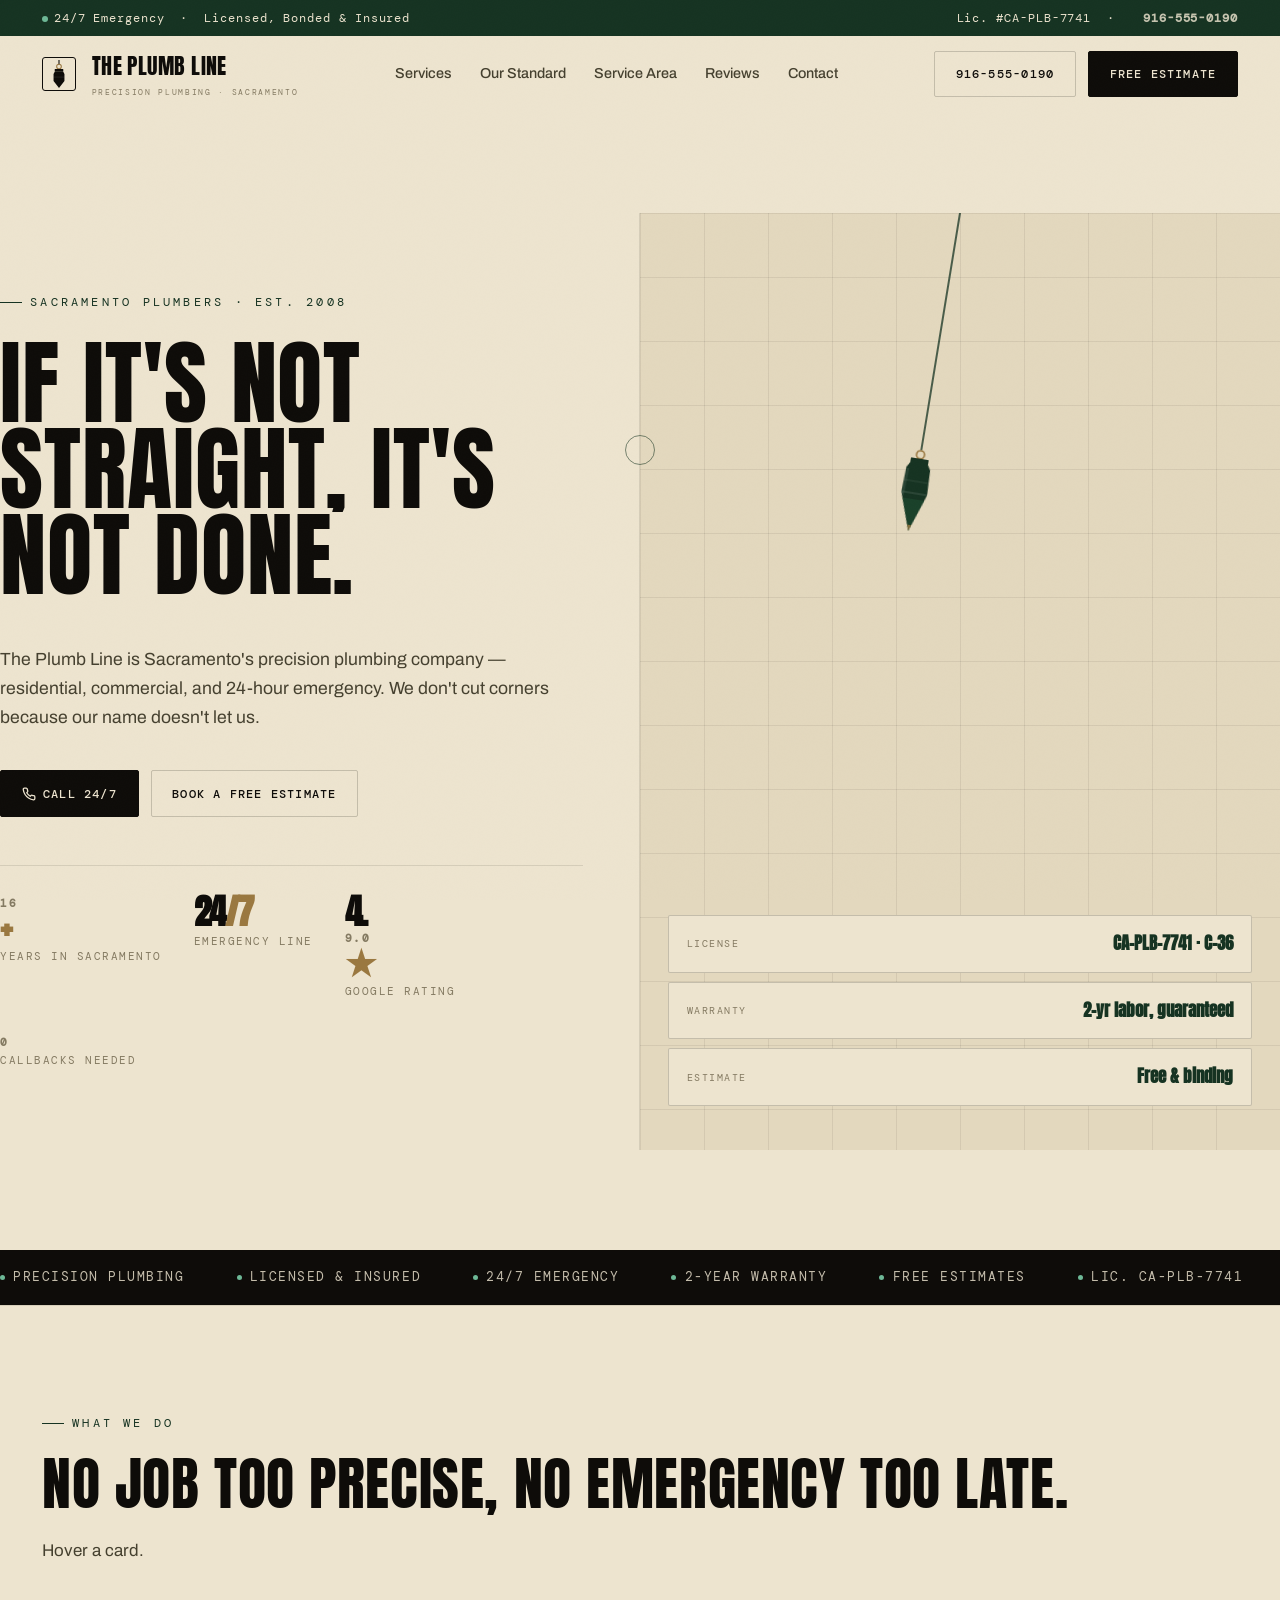
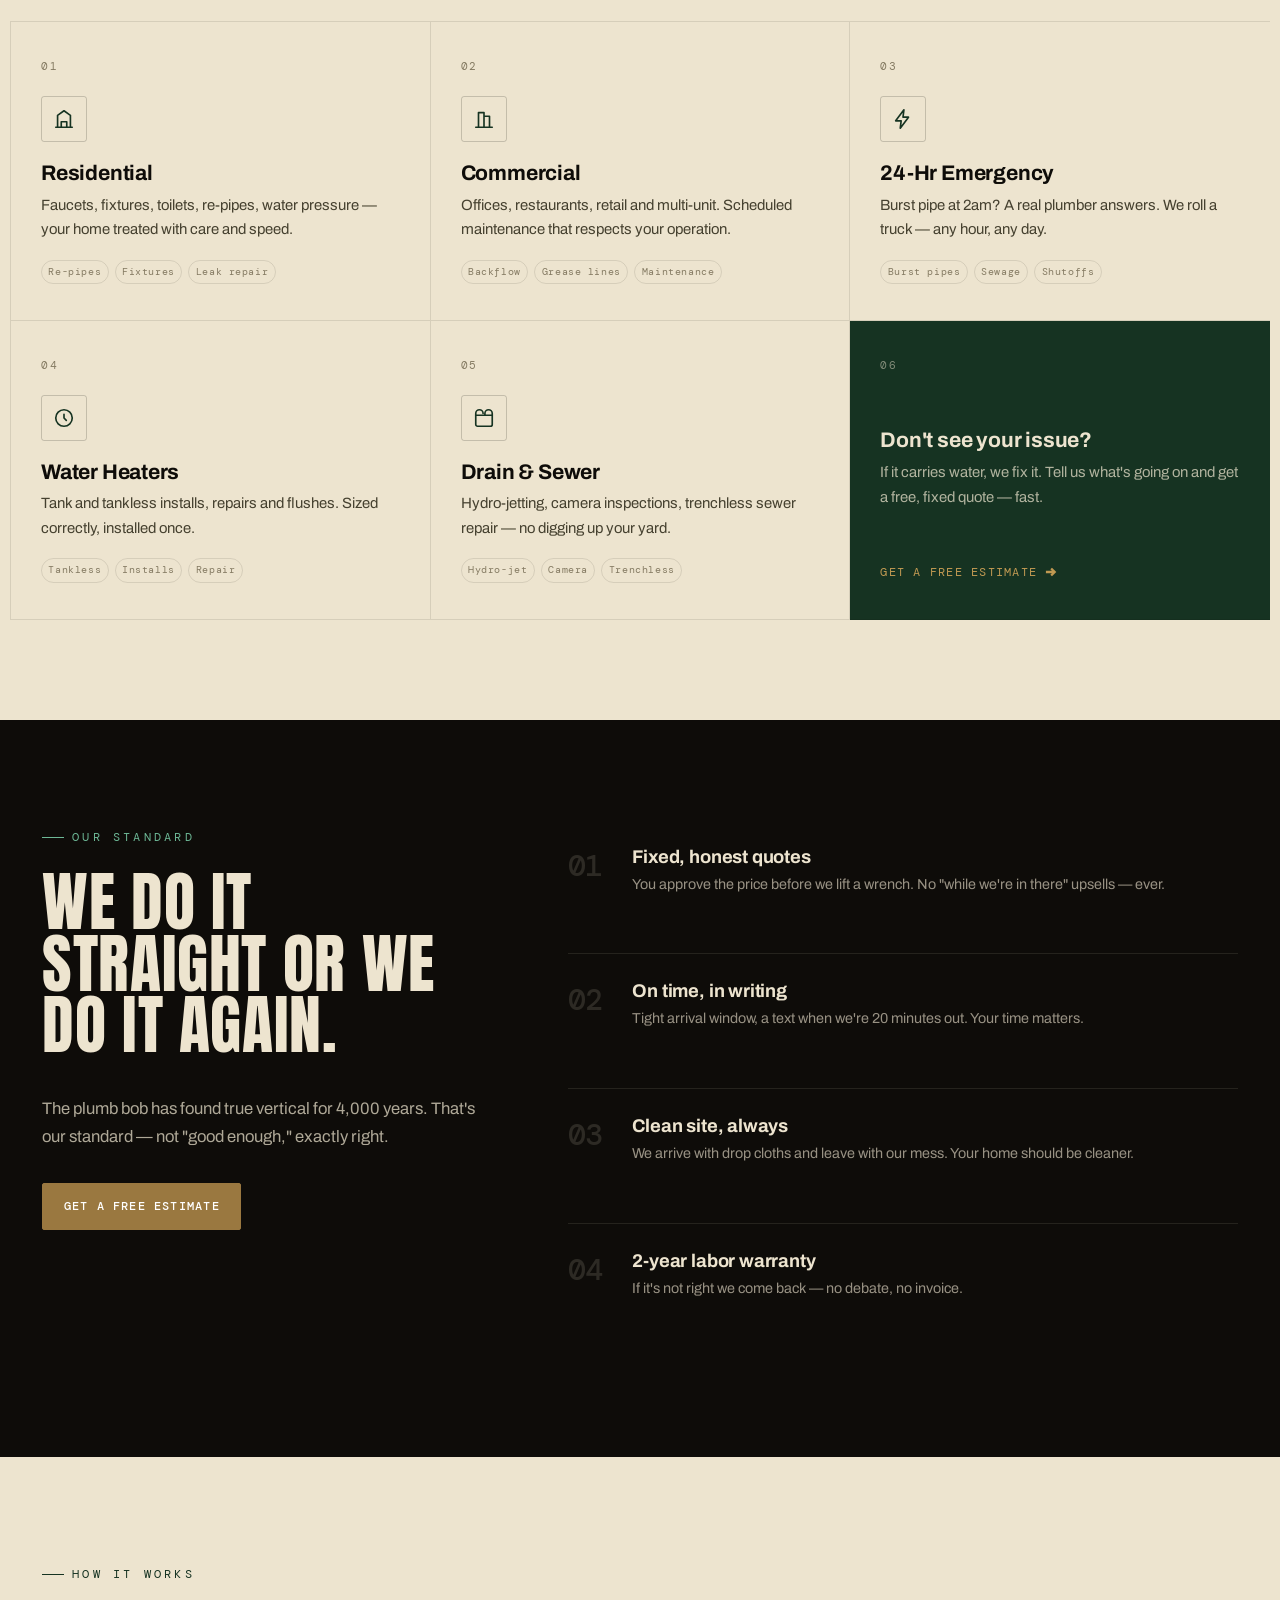
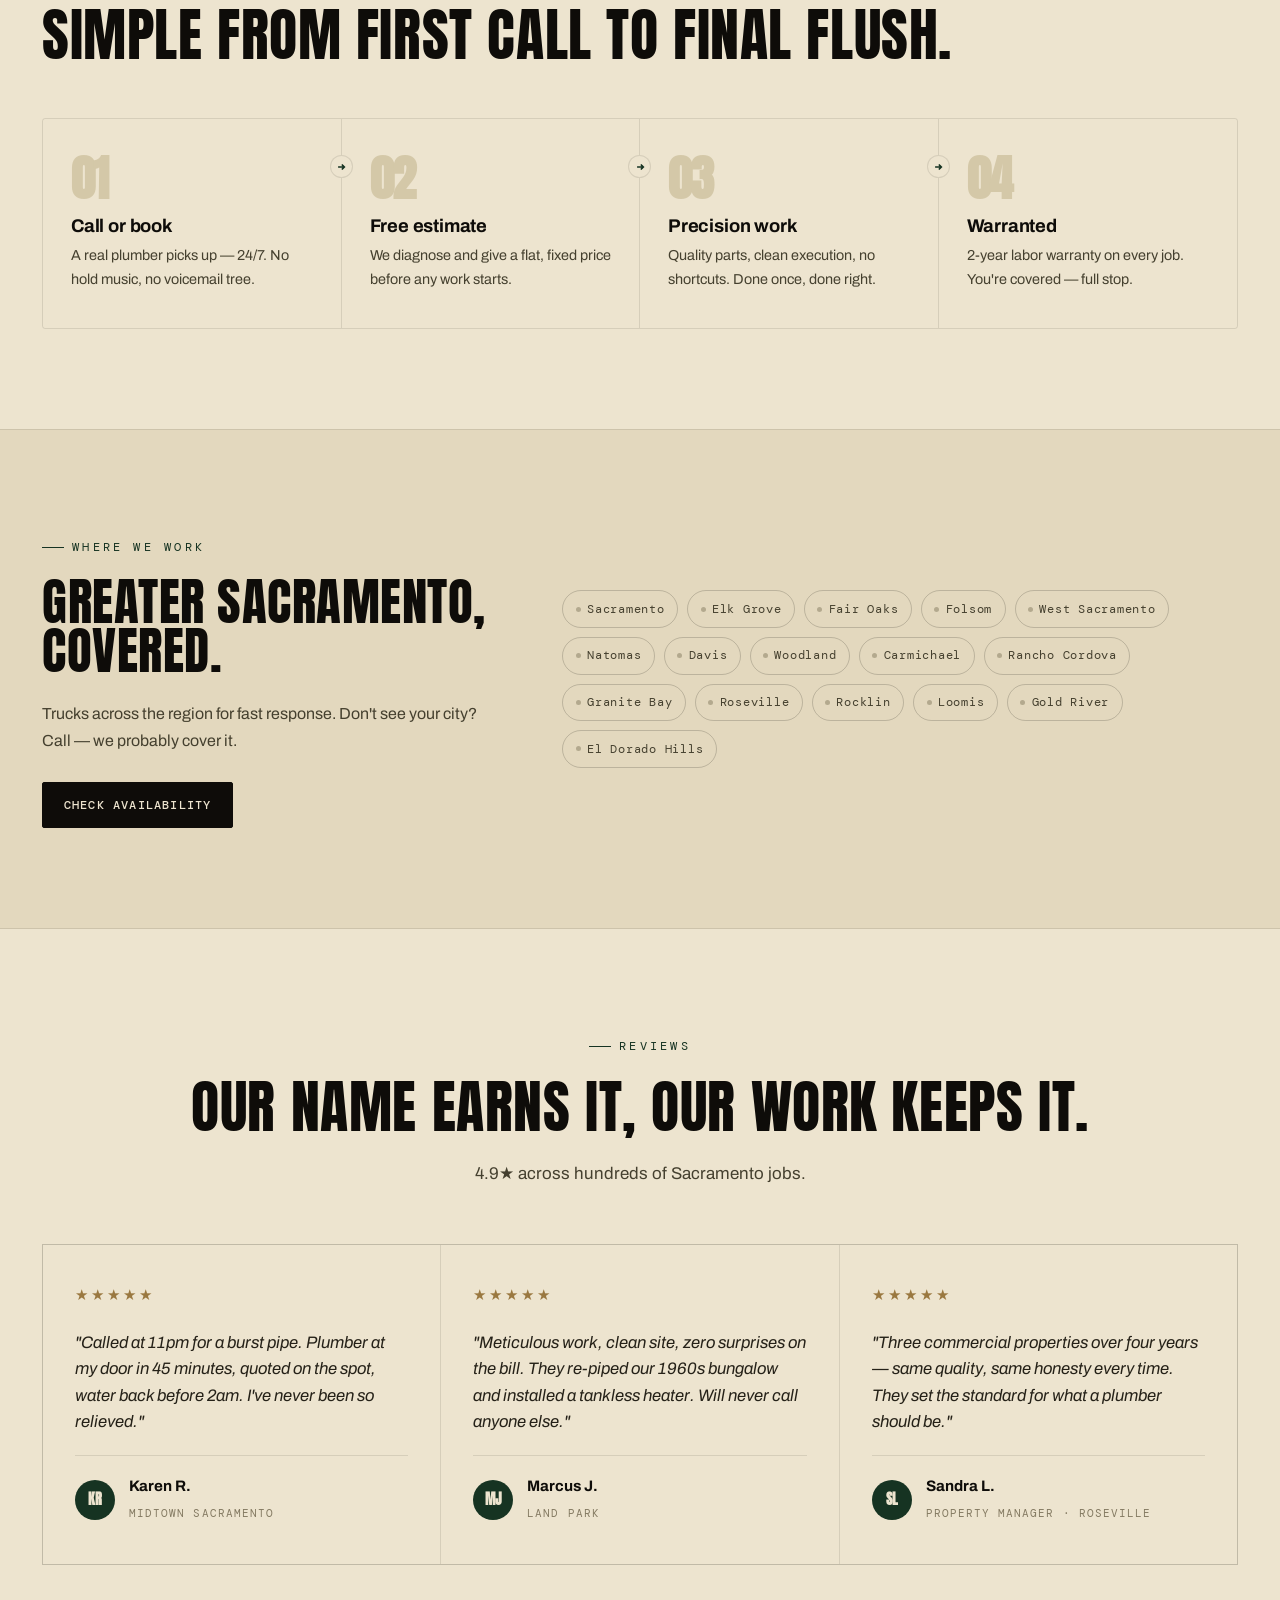
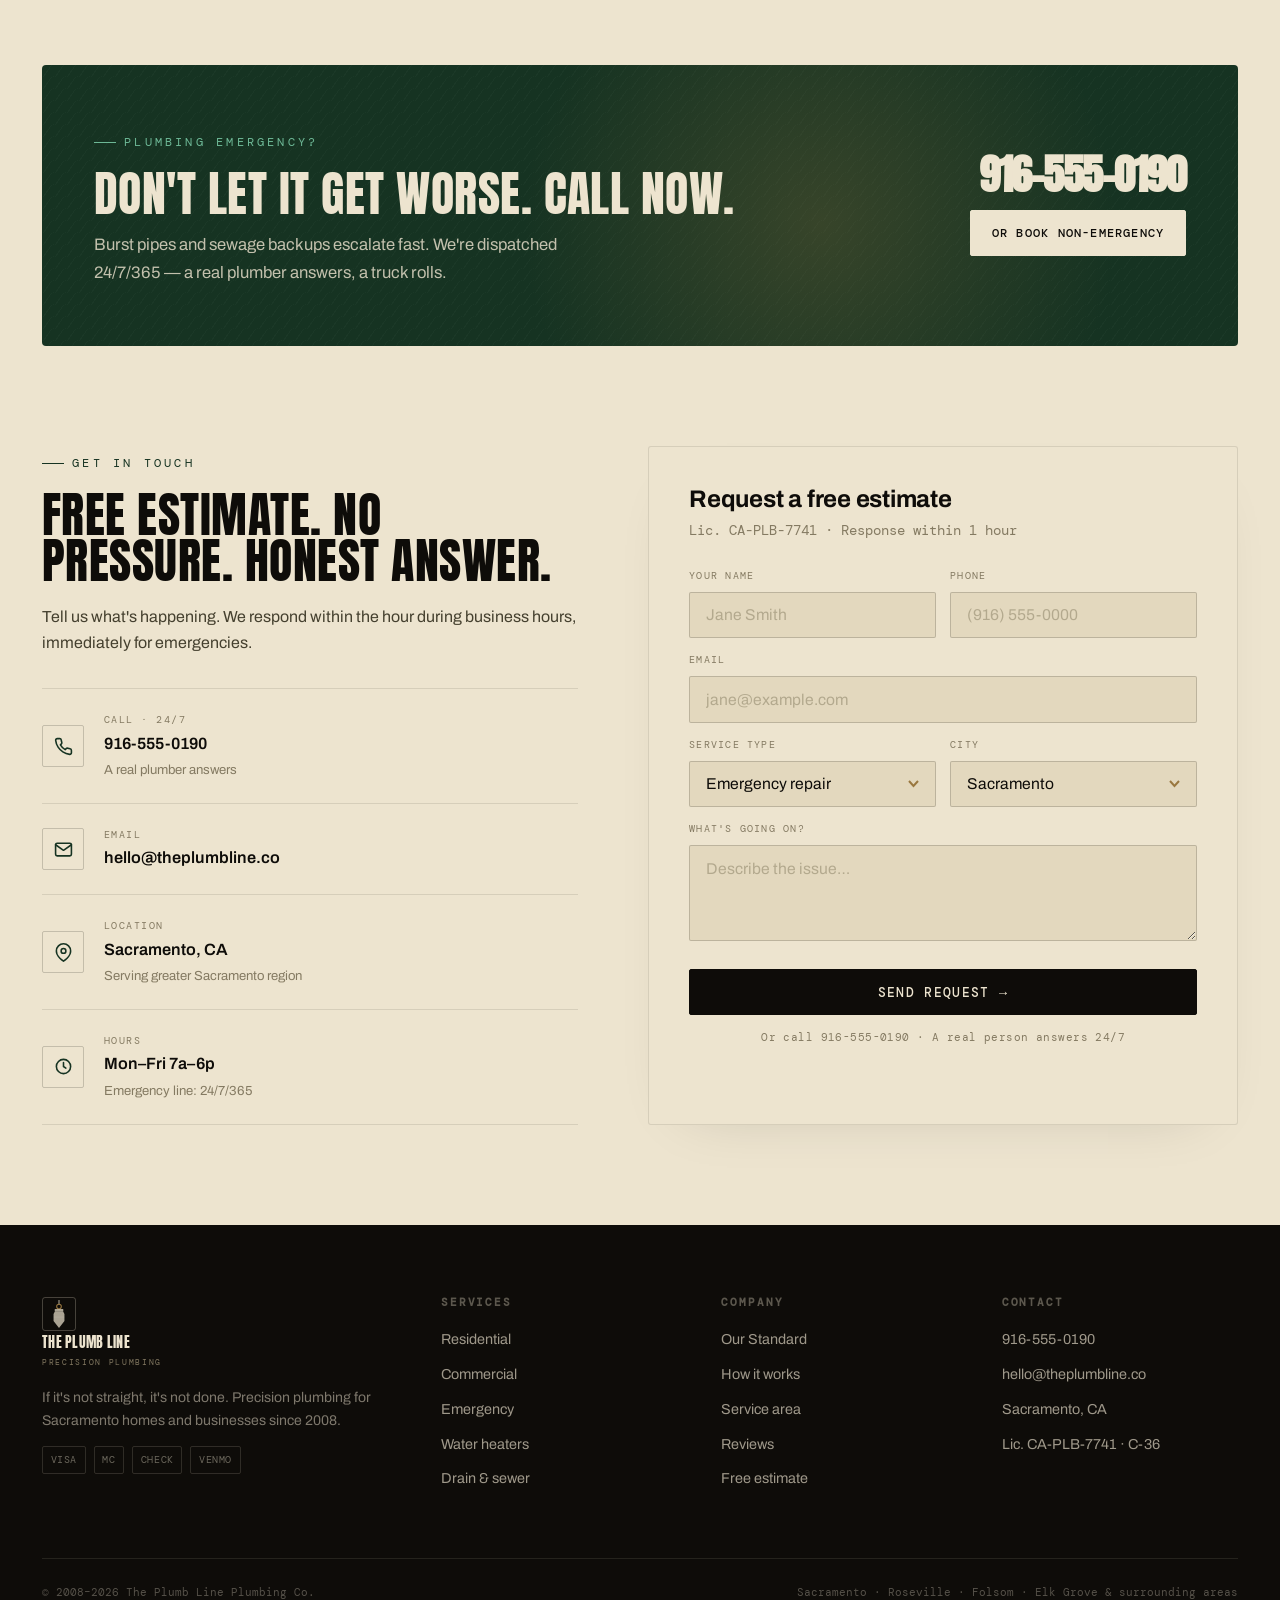
==== commit f761242d: "Improve plumb bob bounce: 3 decaying rebound cycles after impact 20px → -11px → 5px → -2px → 1px → 0" ====
--- a/site/plumbline.html
+++ b/site/plumbline.html
@@ -1011,16 +1011,21 @@
     });
   });
 
-  // ── 2. Gravity fall (Web Animations API) ────────────────────
-  // Accelerates in (ease-in = gravity), impact bounce at end
+  // ── 2. Gravity fall + spring bounce (Web Animations API) ────
+  // Fall accelerates (keyframe positions simulate gravity curve),
+  // then 3 decaying bounce cycles: 20 → 11 → 5 → 2 → 0 px
   const fallAnim = bob.animate([
     { offset: 0,    opacity: 0, transform: 'translateY(-260px)' },
-    { offset: 0.18, opacity: 1, transform: 'translateY(-170px)' },
-    { offset: 0.78, opacity: 1, transform: 'translateY(12px)'   }, // overshoot
-    { offset: 0.88, opacity: 1, transform: 'translateY(-5px)'   }, // bounce
-    { offset: 0.95, opacity: 1, transform: 'translateY(2px)'    },
-    { offset: 1,    opacity: 1, transform: 'translateY(0)'       }
-  ], { duration: 820, delay: 1050, easing: 'linear', fill: 'both' });
+    { offset: 0.14, opacity: 1, transform: 'translateY(-190px)' },
+    { offset: 0.62, opacity: 1, transform: 'translateY(0)'      }, // impact
+    { offset: 0.69, opacity: 1, transform: 'translateY(20px)'   }, // overshoot ↓
+    { offset: 0.76, opacity: 1, transform: 'translateY(-11px)'  }, // rebound ↑
+    { offset: 0.82, opacity: 1, transform: 'translateY(5px)'    }, // overshoot ↓
+    { offset: 0.87, opacity: 1, transform: 'translateY(-2px)'   }, // rebound ↑
+    { offset: 0.92, opacity: 1, transform: 'translateY(1px)'    }, // overshoot ↓
+    { offset: 0.96, opacity: 1, transform: 'translateY(-0.5px)' }, // tiny rebound
+    { offset: 1,    opacity: 1, transform: 'translateY(0)'       }  // rest
+  ], { duration: 1150, delay: 1050, easing: 'linear', fill: 'both' });
 
   // ── 3. After bob lands → damped pendulum on entire rig ──────
   fallAnim.finished.then(() => {
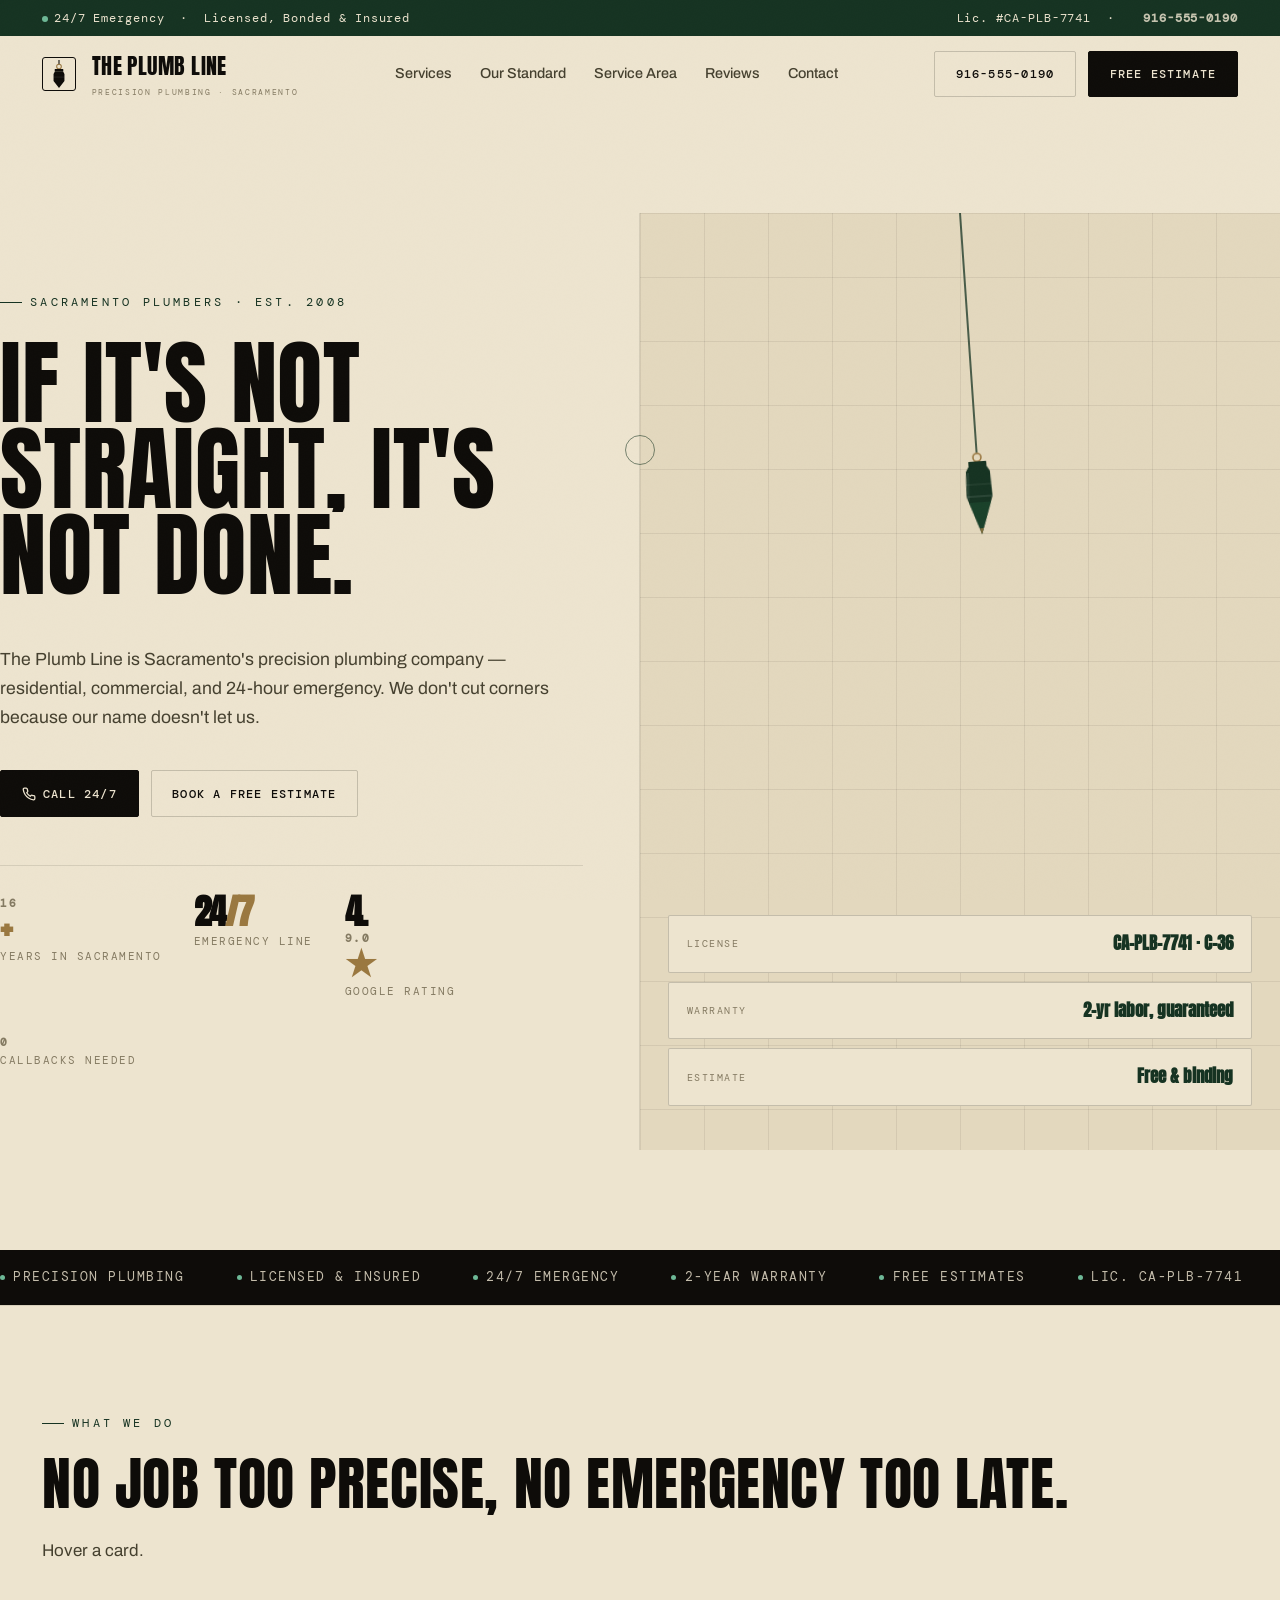
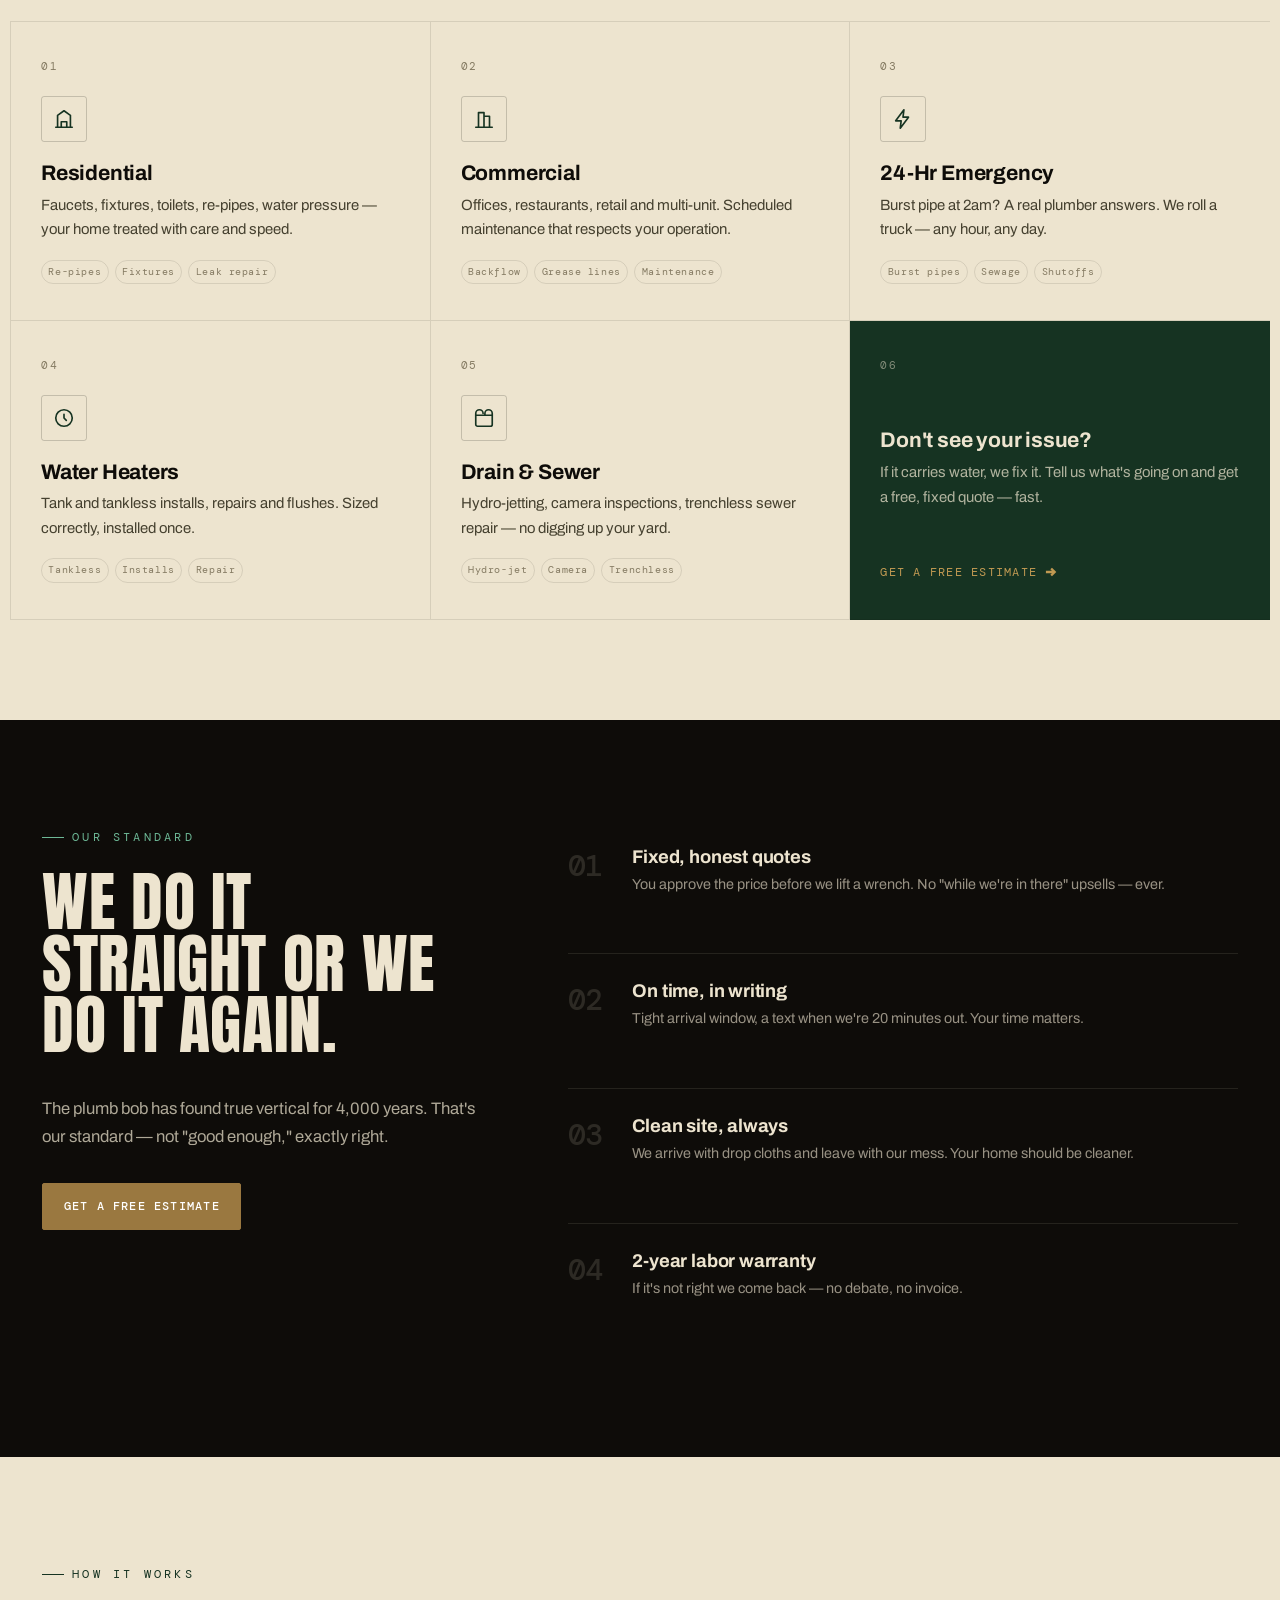
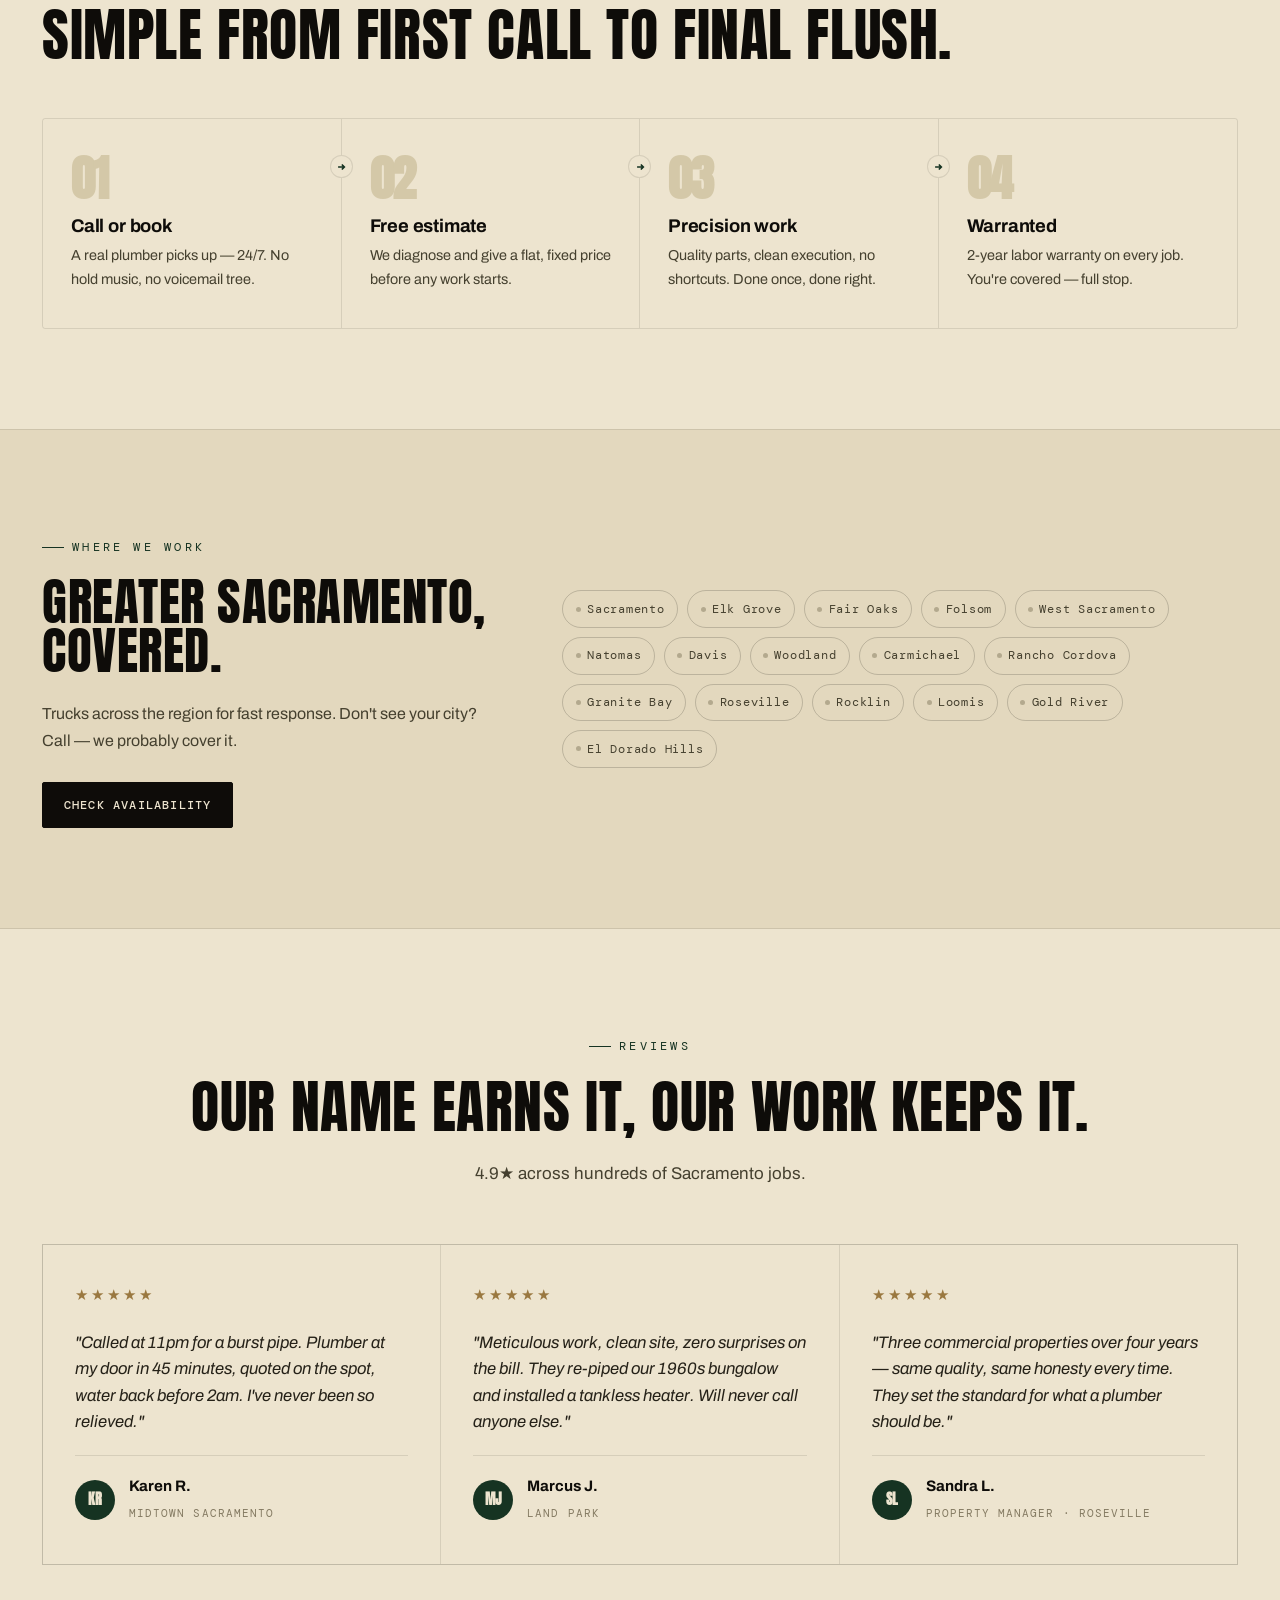
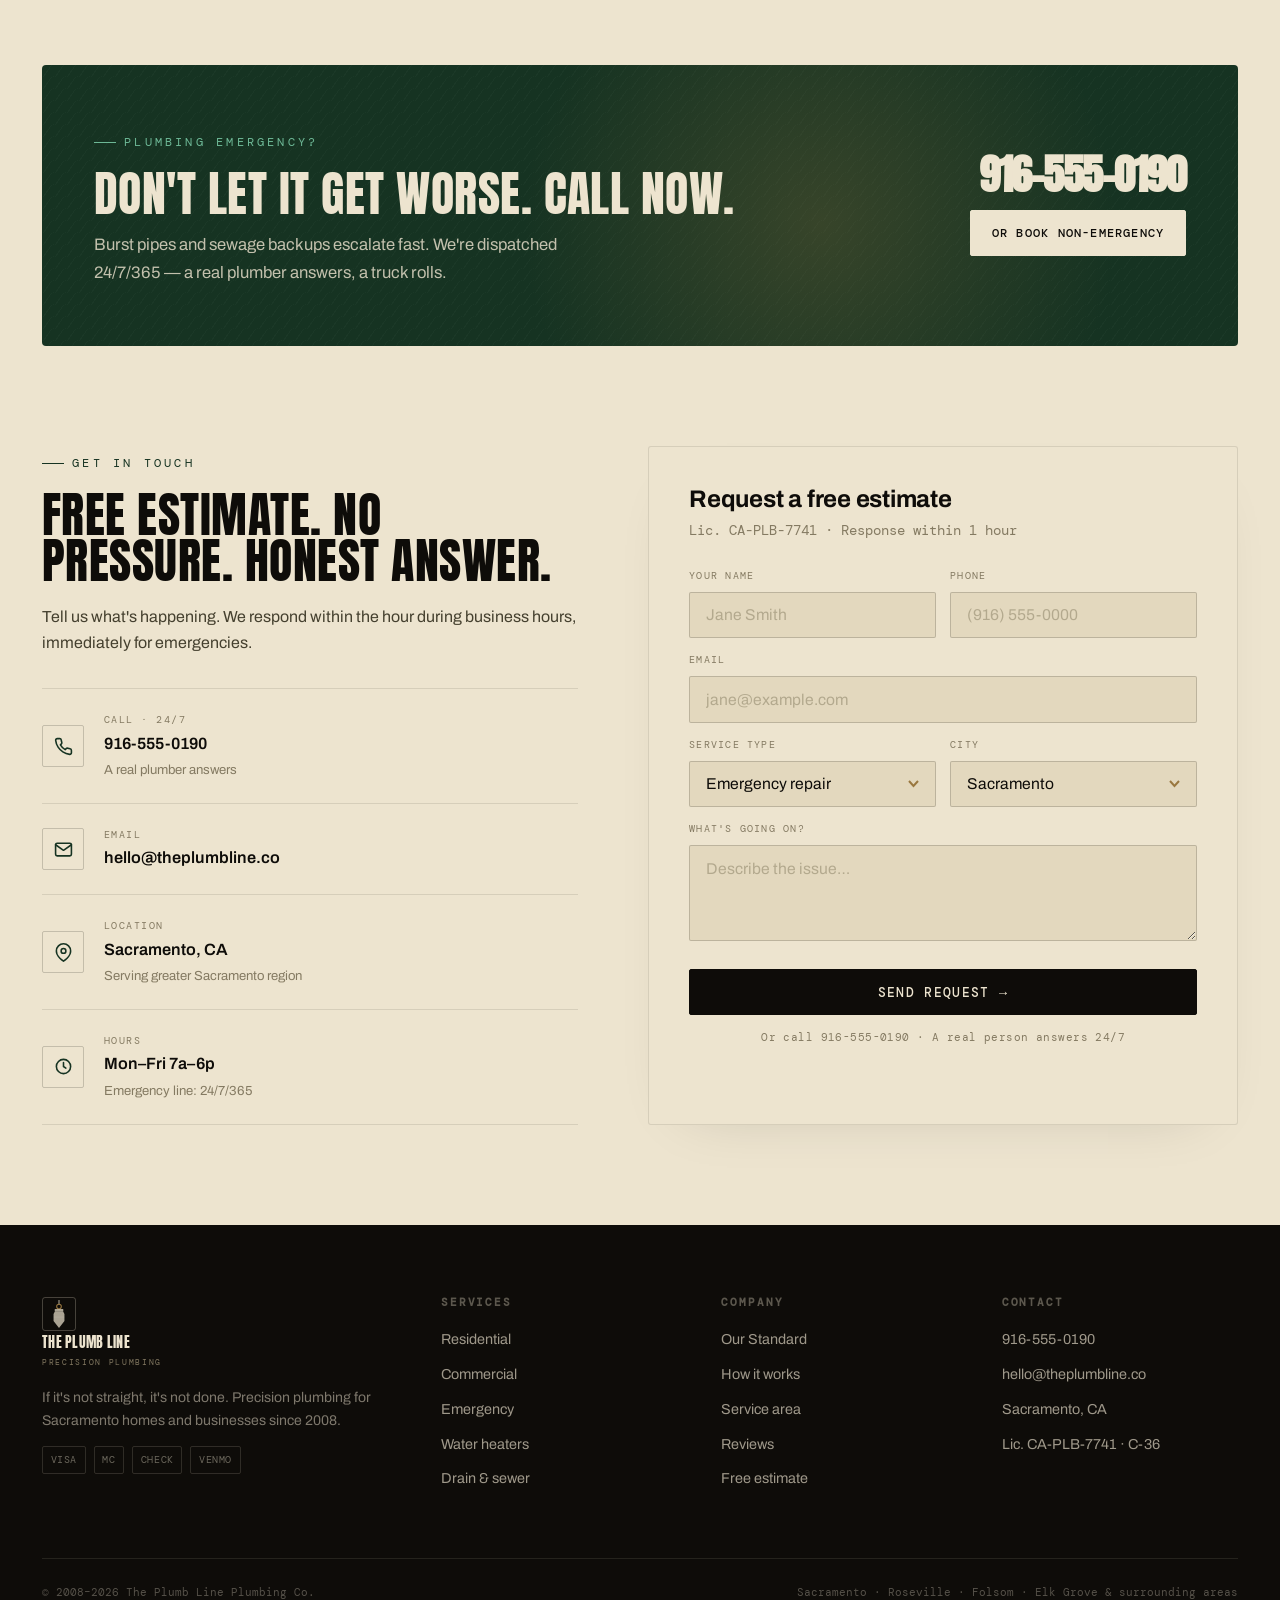
==== commit ec992941: "Make plumb bob interactable with real pendulum physics - Grab the bob (mouse or touch) and swing it " ====
--- a/site/plumbline.html
+++ b/site/plumbline.html
@@ -953,6 +953,10 @@
   el.addEventListener('mouseenter', () => ring.classList.add('big'));
   el.addEventListener('mouseleave', () => ring.classList.remove('big'));
 });
+// Bob gets a distinct "grab" cursor ring state
+const _bobEl = document.getElementById('plumbBob');
+_bobEl.addEventListener('mouseenter', () => { ring.classList.add('big'); dot.style.background = 'var(--brass)'; });
+_bobEl.addEventListener('mouseleave', () => { ring.classList.remove('big'); dot.style.background = 'var(--green)'; });
 
 /* ============================================================
    SCROLL PROGRESS
@@ -994,6 +998,9 @@
    PLUMB — string draw → gravity fall → pendulum settle → sway
    ============================================================ */
 let _plumbSettled = false;
+let _plumbDragging = false;
+let _pendulumRaf   = null;
+
 (function initPlumb() {
   const line   = document.getElementById('plumbLine');
   const bob    = document.getElementById('plumbBob');
@@ -1017,48 +1024,141 @@
   const fallAnim = bob.animate([
     { offset: 0,    opacity: 0, transform: 'translateY(-260px)' },
     { offset: 0.14, opacity: 1, transform: 'translateY(-190px)' },
-    { offset: 0.62, opacity: 1, transform: 'translateY(0)'      }, // impact
-    { offset: 0.69, opacity: 1, transform: 'translateY(20px)'   }, // overshoot ↓
-    { offset: 0.76, opacity: 1, transform: 'translateY(-11px)'  }, // rebound ↑
-    { offset: 0.82, opacity: 1, transform: 'translateY(5px)'    }, // overshoot ↓
-    { offset: 0.87, opacity: 1, transform: 'translateY(-2px)'   }, // rebound ↑
-    { offset: 0.92, opacity: 1, transform: 'translateY(1px)'    }, // overshoot ↓
-    { offset: 0.96, opacity: 1, transform: 'translateY(-0.5px)' }, // tiny rebound
-    { offset: 1,    opacity: 1, transform: 'translateY(0)'       }  // rest
+    { offset: 0.62, opacity: 1, transform: 'translateY(0)'      },
+    { offset: 0.69, opacity: 1, transform: 'translateY(20px)'   },
+    { offset: 0.76, opacity: 1, transform: 'translateY(-11px)'  },
+    { offset: 0.82, opacity: 1, transform: 'translateY(5px)'    },
+    { offset: 0.87, opacity: 1, transform: 'translateY(-2px)'   },
+    { offset: 0.92, opacity: 1, transform: 'translateY(1px)'    },
+    { offset: 0.96, opacity: 1, transform: 'translateY(-0.5px)' },
+    { offset: 1,    opacity: 1, transform: 'translateY(0)'       }
   ], { duration: 1150, delay: 1050, easing: 'linear', fill: 'both' });
 
-  // ── 3. After bob lands → damped pendulum on entire rig ──────
+  // ── 3. After bob lands → damped settle pendulum → interaction ──
   fallAnim.finished.then(() => {
-    // Pin bob at rest, hand off to sway later
-    bob.style.opacity    = '1';
-    bob.style.transform  = 'none';
+    bob.style.opacity   = '1';
+    bob.style.transform = 'none';
     fallAnim.cancel();
 
-    rig.style.transformOrigin = '50% 0'; // rotate around string attachment
-    const START = 17;   // initial swing angle (degrees)
-    const DUR   = 3200; // settle duration (ms)
-    const t0    = performance.now();
+    rig.style.transformOrigin = '50% 0'; // keep for all future rotation
+    const START = 17, DUR = 3200, t0 = performance.now();
 
     (function pendulumTick(now) {
       const t     = Math.min((now - t0) / DUR, 1);
-      const decay = Math.exp(-t * 3.6);             // exponential damping
-      const angle = START * decay * Math.cos(t * Math.PI * 6); // ~3 full swings
+      const decay = Math.exp(-t * 3.6);
+      const angle = START * decay * Math.cos(t * Math.PI * 6);
       rig.style.transform = `translateX(-50%) rotate(${angle}deg)`;
 
       if (t < 1) {
-        requestAnimationFrame(pendulumTick);
+        _pendulumRaf = requestAnimationFrame(pendulumTick);
       } else {
-        // Fully settled — restore transform, enable parallax, start gentle sway
-        rig.style.transform       = 'translateX(-50%)';
-        rig.style.transformOrigin = '';
+        _pendulumRaf = null;
+        rig.style.transform = 'translateX(-50%)';
         _plumbSettled = true;
         bob.style.animation = 'bobSway 5s ease-in-out infinite alternate';
+        setupBobInteraction(rig, bob);
       }
     })(t0);
   });
 })();
 
 /* ============================================================
+   BOB INTERACTION — grab, swing with real pendulum physics
+   ============================================================ */
+function setupBobInteraction(rig, bob) {
+  const L    = window.innerWidth > 900 ? 240 : 200; // string length px
+  const G    = 5800;  // scaled gravity → ~1.3 s period
+  const DAMP = 1.6;   // damping → ~5 swings to settle
+  let ang = 0, vel = 0;
+  let dragging = false, physRaf = null;
+  let prevAng = 0, prevT = 0;
+
+  function getPivotX() {
+    return document.getElementById('heroRight').getBoundingClientRect().left +
+           document.getElementById('heroRight').getBoundingClientRect().width / 2;
+  }
+  function getPivotY() {
+    return document.getElementById('heroRight').getBoundingClientRect().top;
+  }
+  function pointerAngle(cx, cy) {
+    return Math.max(-1.35, Math.min(1.35,
+      Math.atan2(cx - getPivotX(), cy - getPivotY())));
+  }
+  function applyAngle(a) {
+    rig.style.transform = `translateX(-50%) rotate(${a * 180 / Math.PI}deg)`;
+  }
+
+  function onDown(e) {
+    const br   = bob.getBoundingClientRect();
+    const dist = Math.hypot(e.clientX - (br.left + br.width / 2),
+                            e.clientY - (br.top  + br.height / 2));
+    if (dist > 72) return;
+
+    dragging = true;
+    _plumbDragging = true;
+
+    // Cancel any in-flight settle animation
+    if (_pendulumRaf) { cancelAnimationFrame(_pendulumRaf); _pendulumRaf = null; _plumbSettled = true; }
+    if (physRaf)       { cancelAnimationFrame(physRaf);      physRaf = null; }
+
+    bob.style.animation = 'none';
+
+    ang = pointerAngle(e.clientX, e.clientY);
+    prevAng = ang; prevT = performance.now(); vel = 0;
+    applyAngle(ang);
+
+    e.preventDefault();
+    document.addEventListener('pointermove', onMove, { passive: false });
+    document.addEventListener('pointerup',   onUp);
+  }
+
+  function onMove(e) {
+    if (!dragging) return;
+    const now    = performance.now();
+    const dt     = Math.max((now - prevT) / 1000, 0.008);
+    const newAng = pointerAngle(e.clientX, e.clientY);
+    // Smoothed release velocity (60% new, 40% old)
+    vel    = (newAng - prevAng) / dt * 0.6 + vel * 0.4;
+    prevAng = newAng; prevT = now;
+    ang    = newAng;
+    applyAngle(ang);
+  }
+
+  function onUp() {
+    dragging = false;
+    _plumbDragging = false;
+    document.removeEventListener('pointermove', onMove);
+    document.removeEventListener('pointerup',   onUp);
+    runPhysics();
+  }
+
+  function runPhysics() {
+    let last = performance.now();
+    (function tick(now) {
+      const dt    = Math.min((now - last) / 1000, 0.05);
+      last = now;
+      const alpha = -(G / L) * Math.sin(ang) - DAMP * vel;
+      vel += alpha * dt;
+      ang += vel * dt;
+      applyAngle(ang);
+      if (Math.abs(ang) < 0.0015 && Math.abs(vel) < 0.003) {
+        ang = 0; vel = 0;
+        applyAngle(0);
+        bob.style.animation = 'bobSway 5s ease-in-out infinite alternate';
+        physRaf = null;
+        return;
+      }
+      physRaf = requestAnimationFrame(tick);
+    })(last);
+  }
+
+  // Grab cursor on the bob area
+  bob.style.touchAction = 'none';
+  bob.style.cursor      = 'grab';
+  bob.addEventListener('pointerdown', onDown);
+}
+
+/* ============================================================
    HERO-RIGHT MOUSE PARALLAX
    ============================================================ */
 const heroRight = document.getElementById('heroRight');
@@ -1066,7 +1166,7 @@
 const plumbRig = document.getElementById('plumbRig');
 
 heroRight.addEventListener('mousemove', e => {
-  if (!_plumbSettled) return;
+  if (!_plumbSettled || _plumbDragging) return;
   const r = heroRight.getBoundingClientRect();
   const cx = (e.clientX - r.left) / r.width - 0.5;
   const cy = (e.clientY - r.top) / r.height - 0.5;
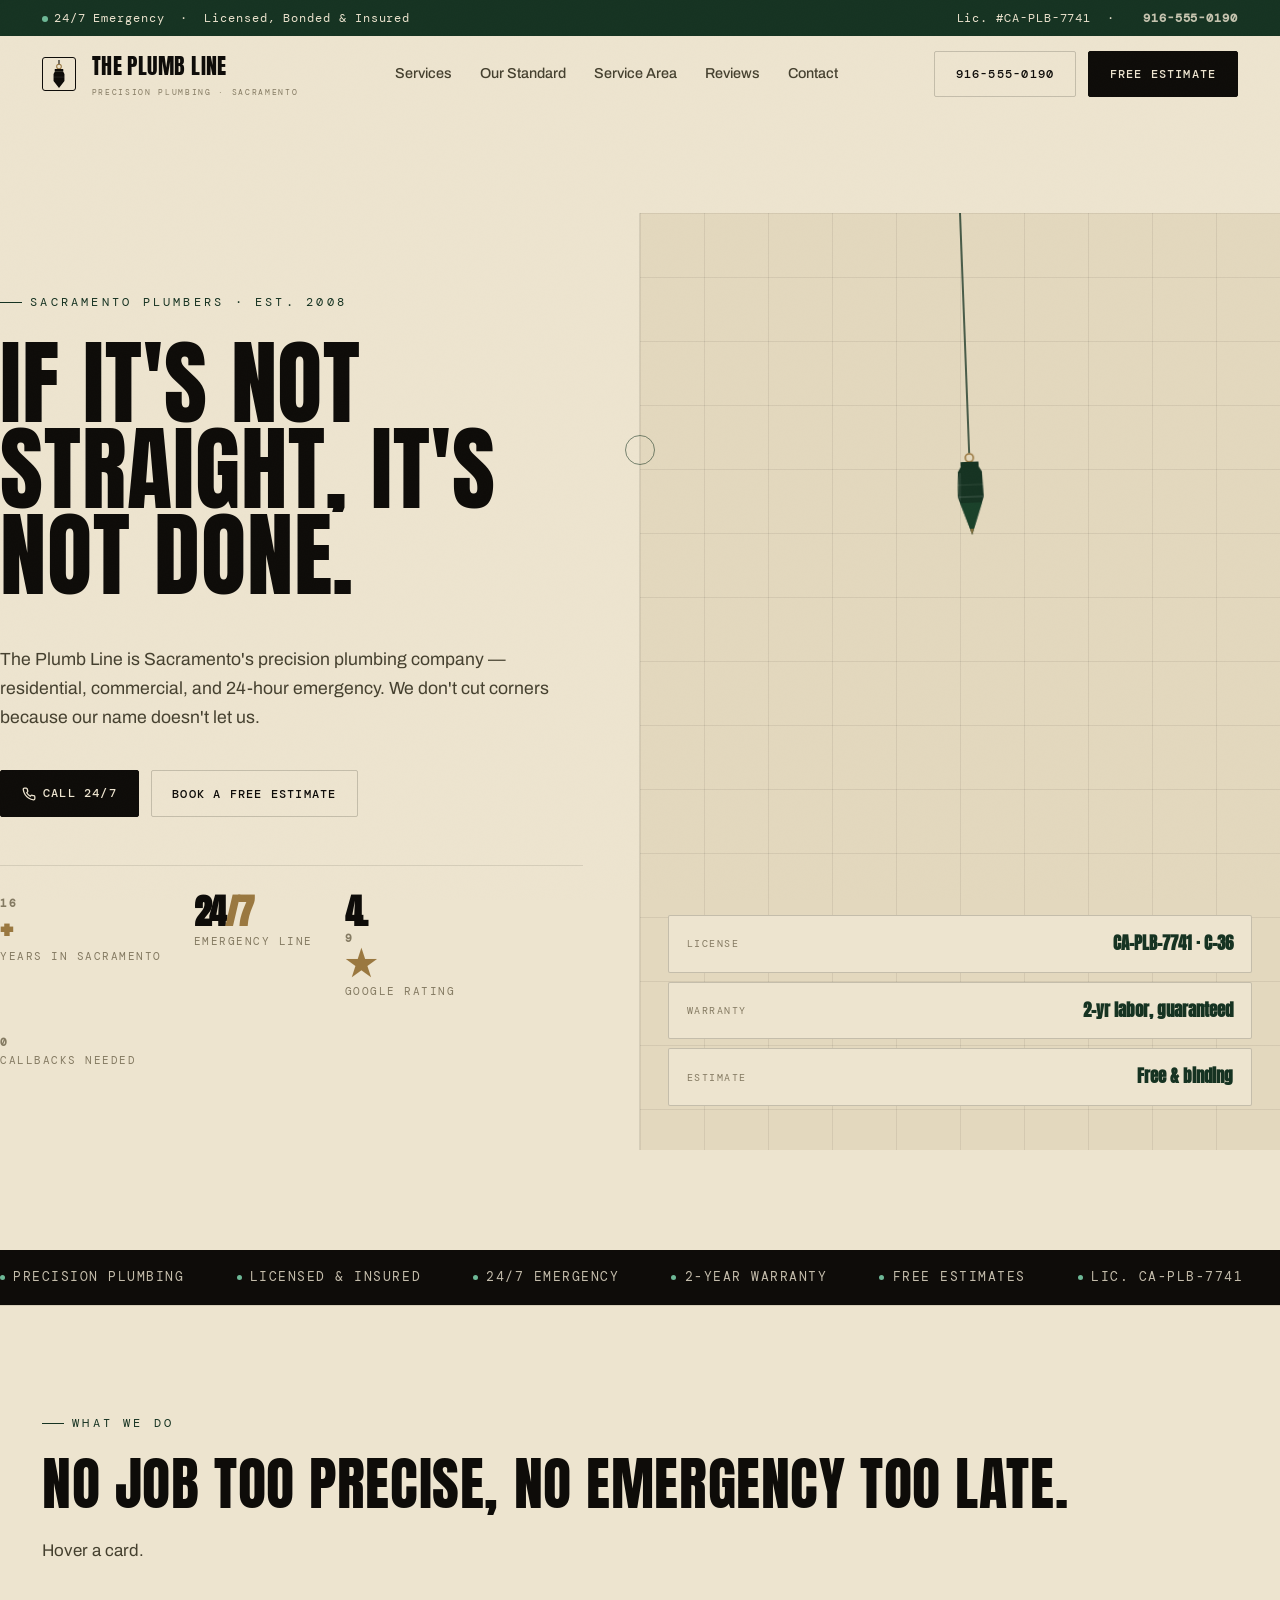
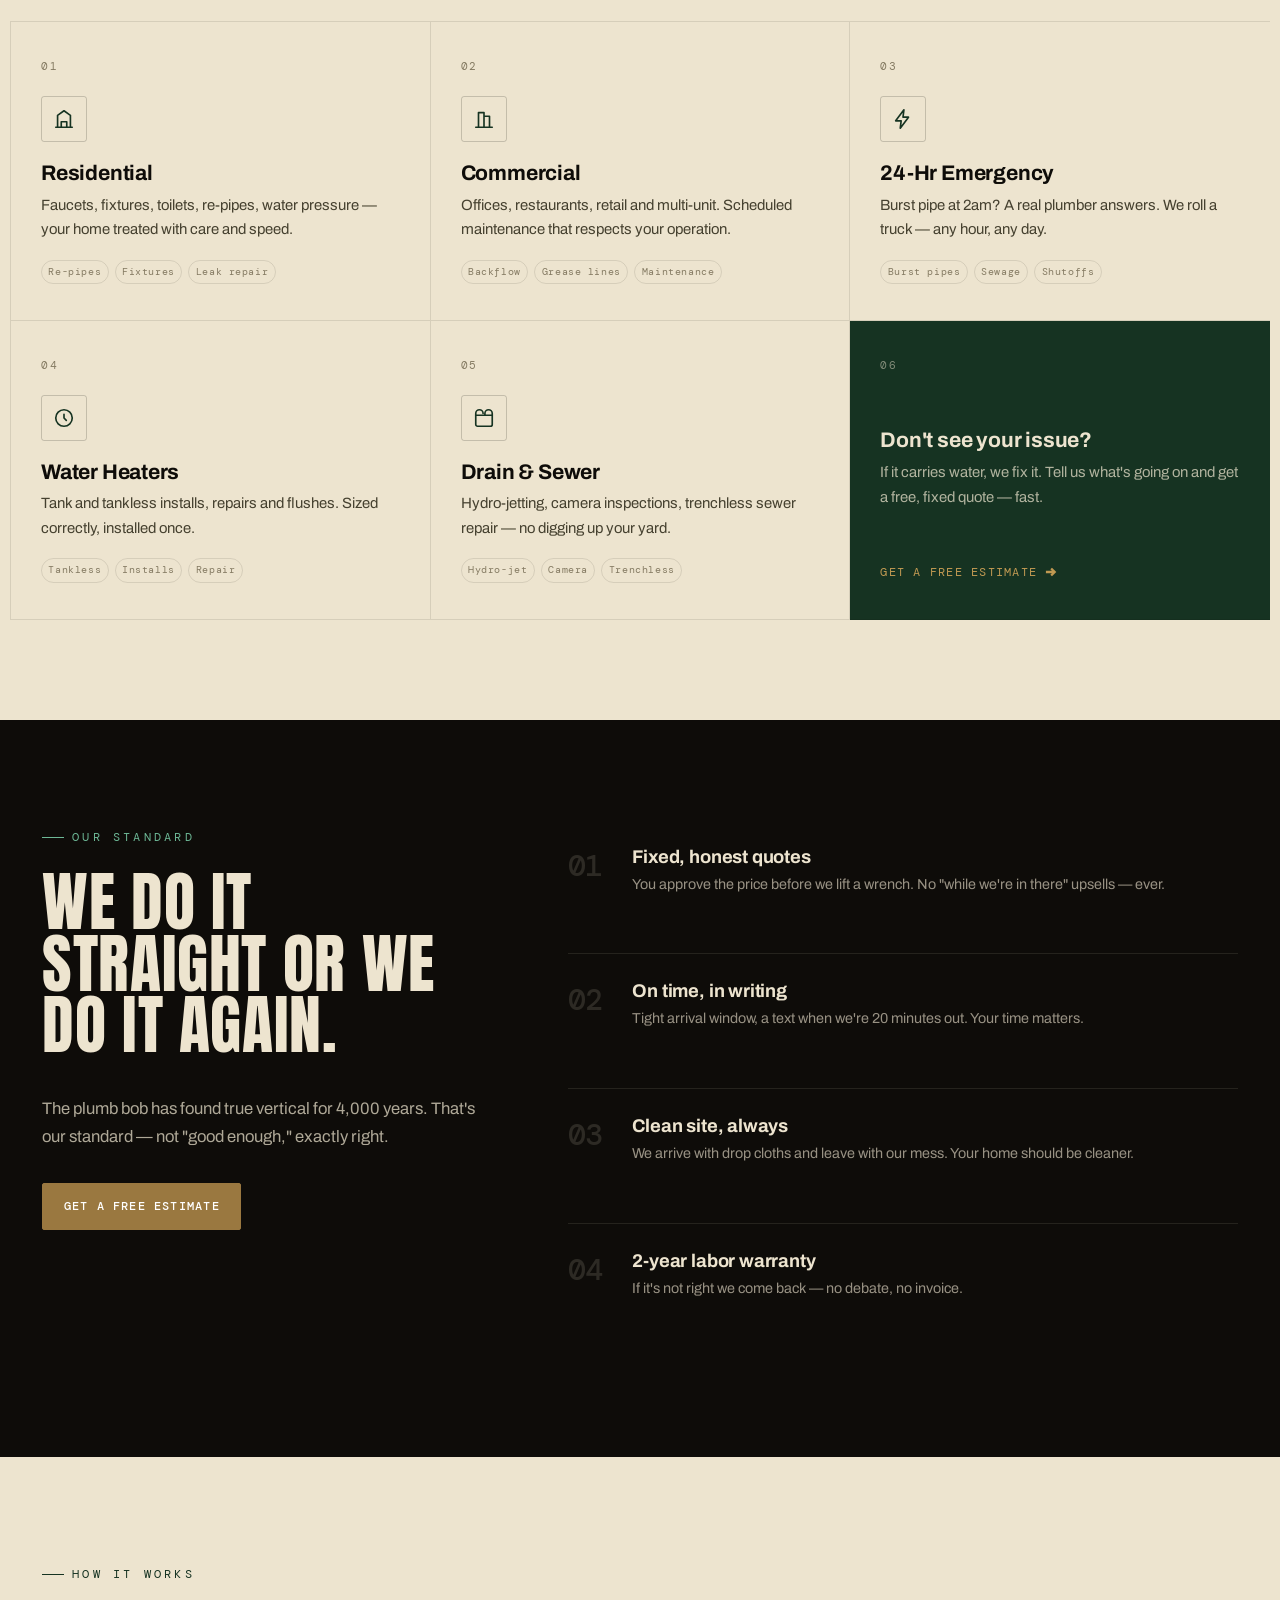
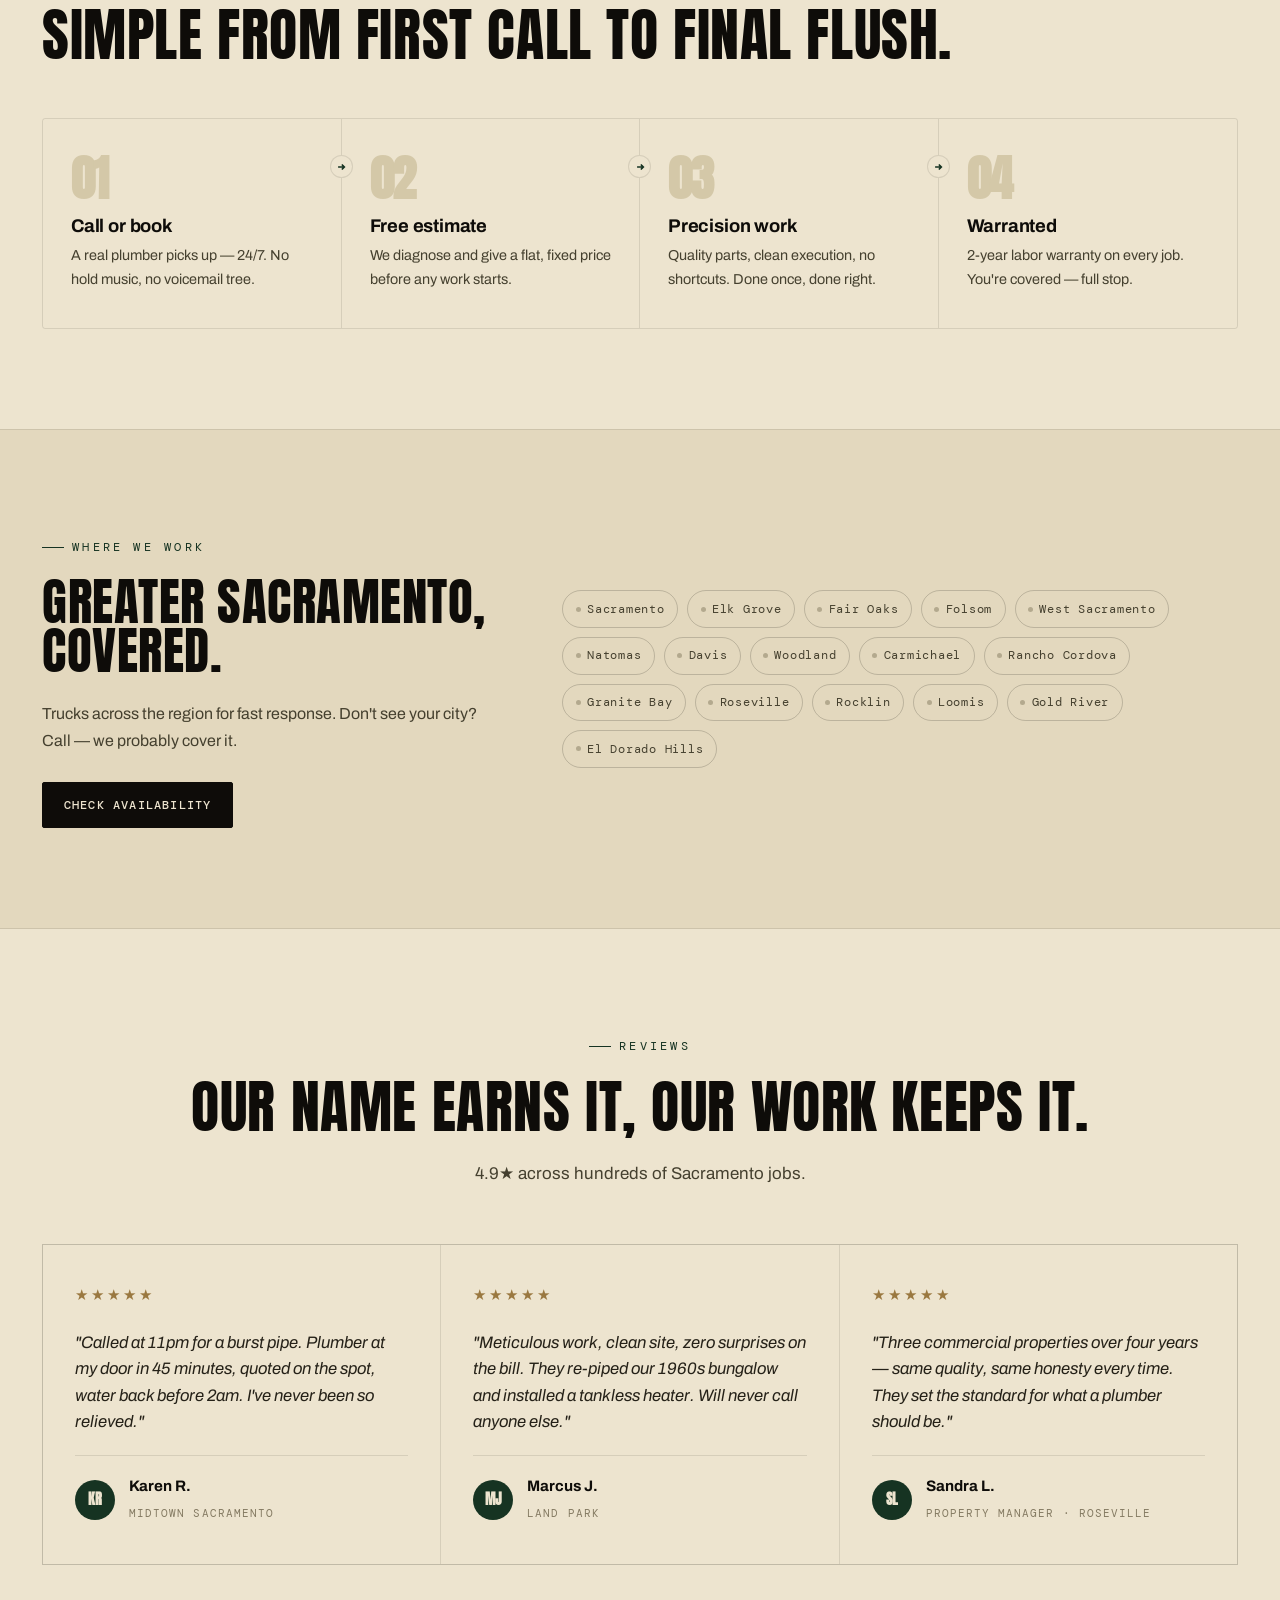
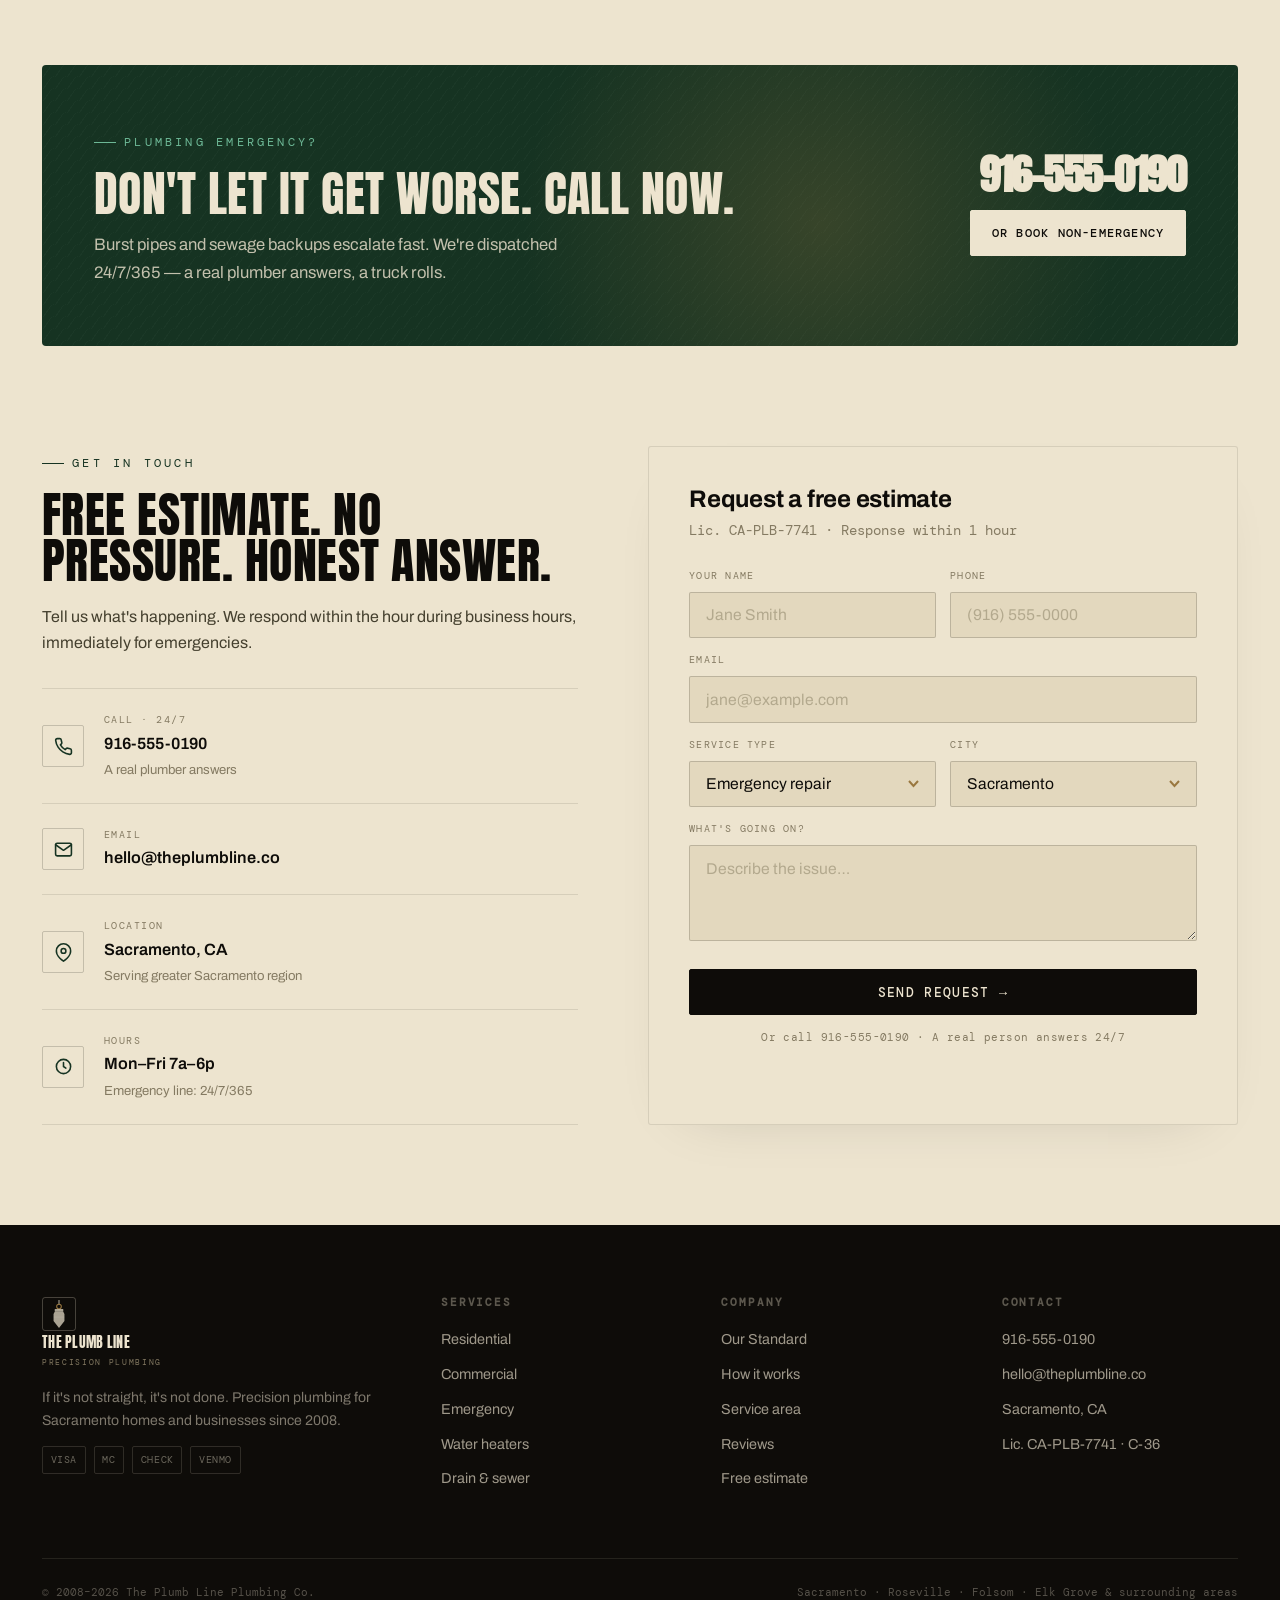
==== commit 9ca6f76f: "Fix Google rating stat rendering as "4.9.0" instead of "4.9" The count-up forced .toFixed(1) for tar" ====
--- a/site/plumbline.html
+++ b/site/plumbline.html
@@ -1206,9 +1206,9 @@
     (function tick(now) {
       const t = Math.min((now - start) / dur, 1);
       const ease = 1 - Math.pow(1 - t, 3);
-      el.textContent = target === 9 ? (ease * target).toFixed(1) : Math.round(ease * target);
+      el.textContent = Math.round(ease * target);
       if (t < 1) requestAnimationFrame(tick);
-      else el.textContent = target === 9 ? target.toFixed(1) : target;
+      else el.textContent = target;
     })(start);
   });
 }, { threshold: .8 });
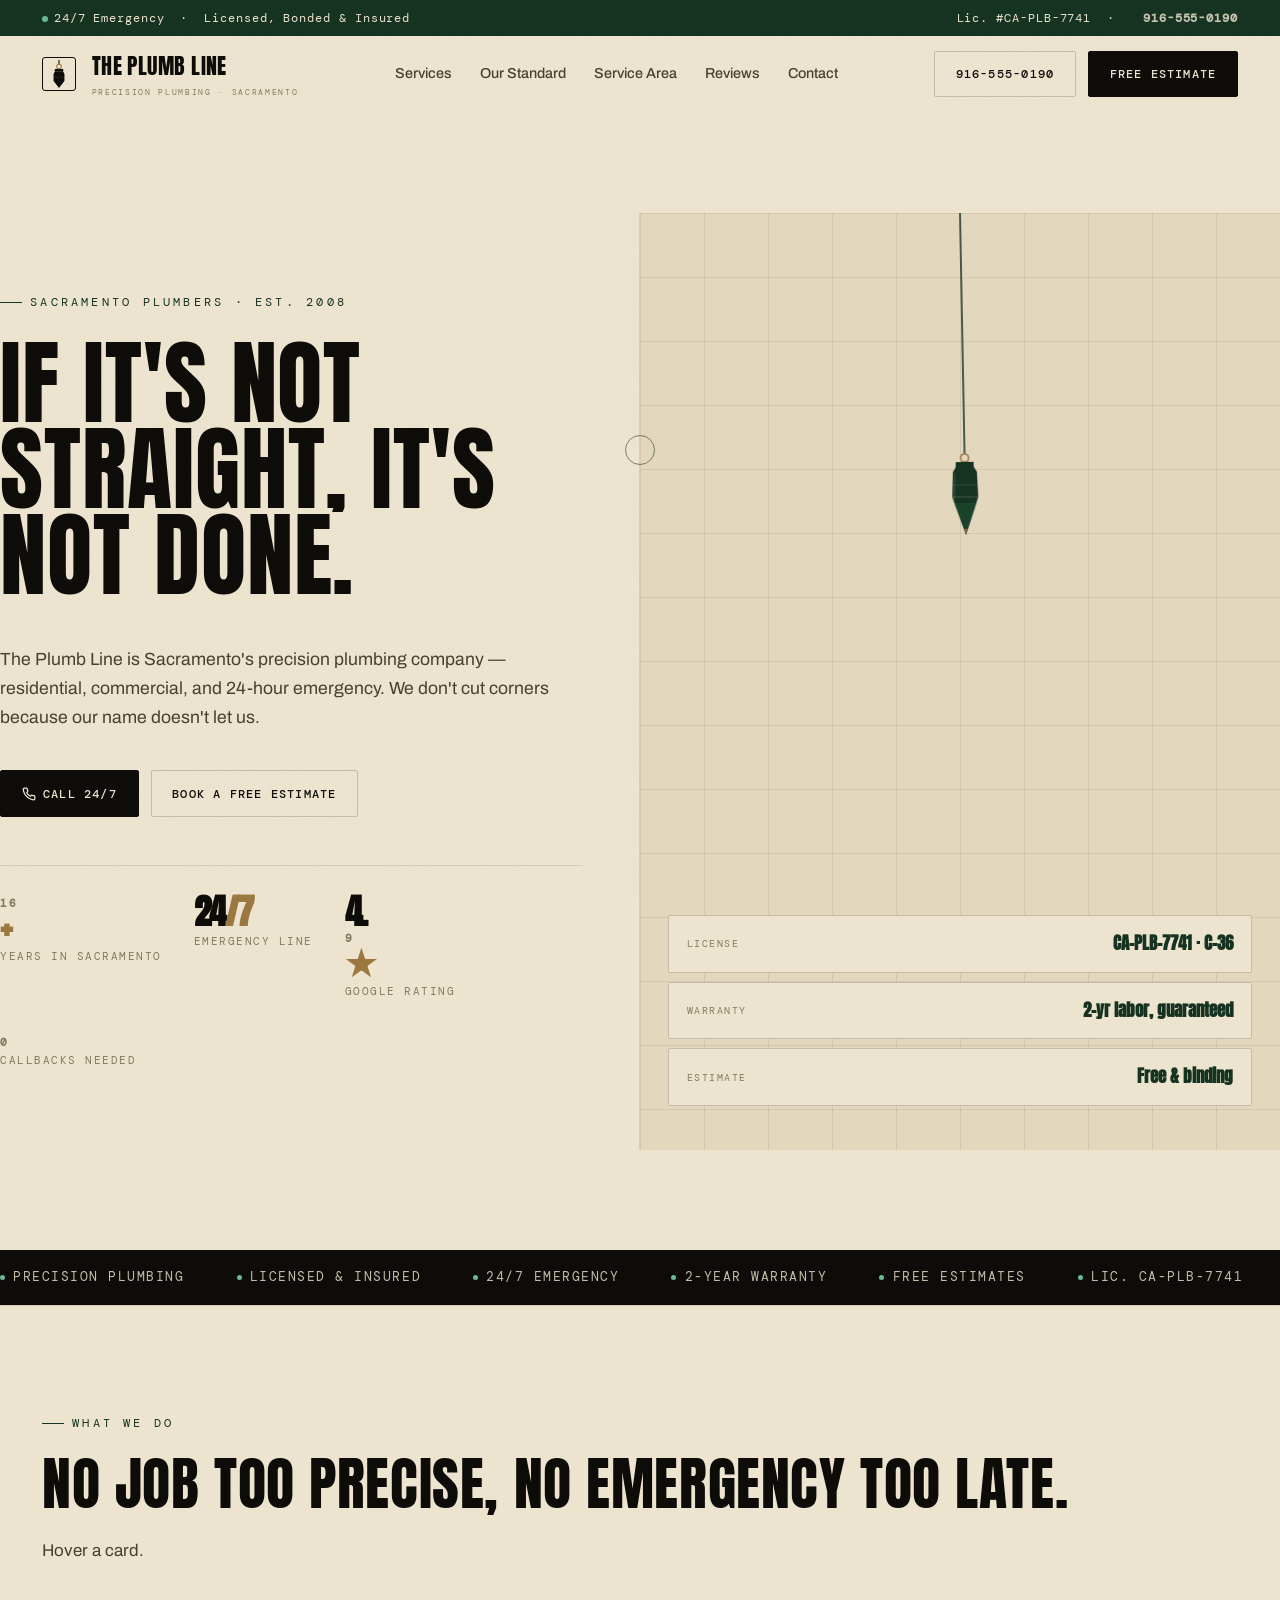
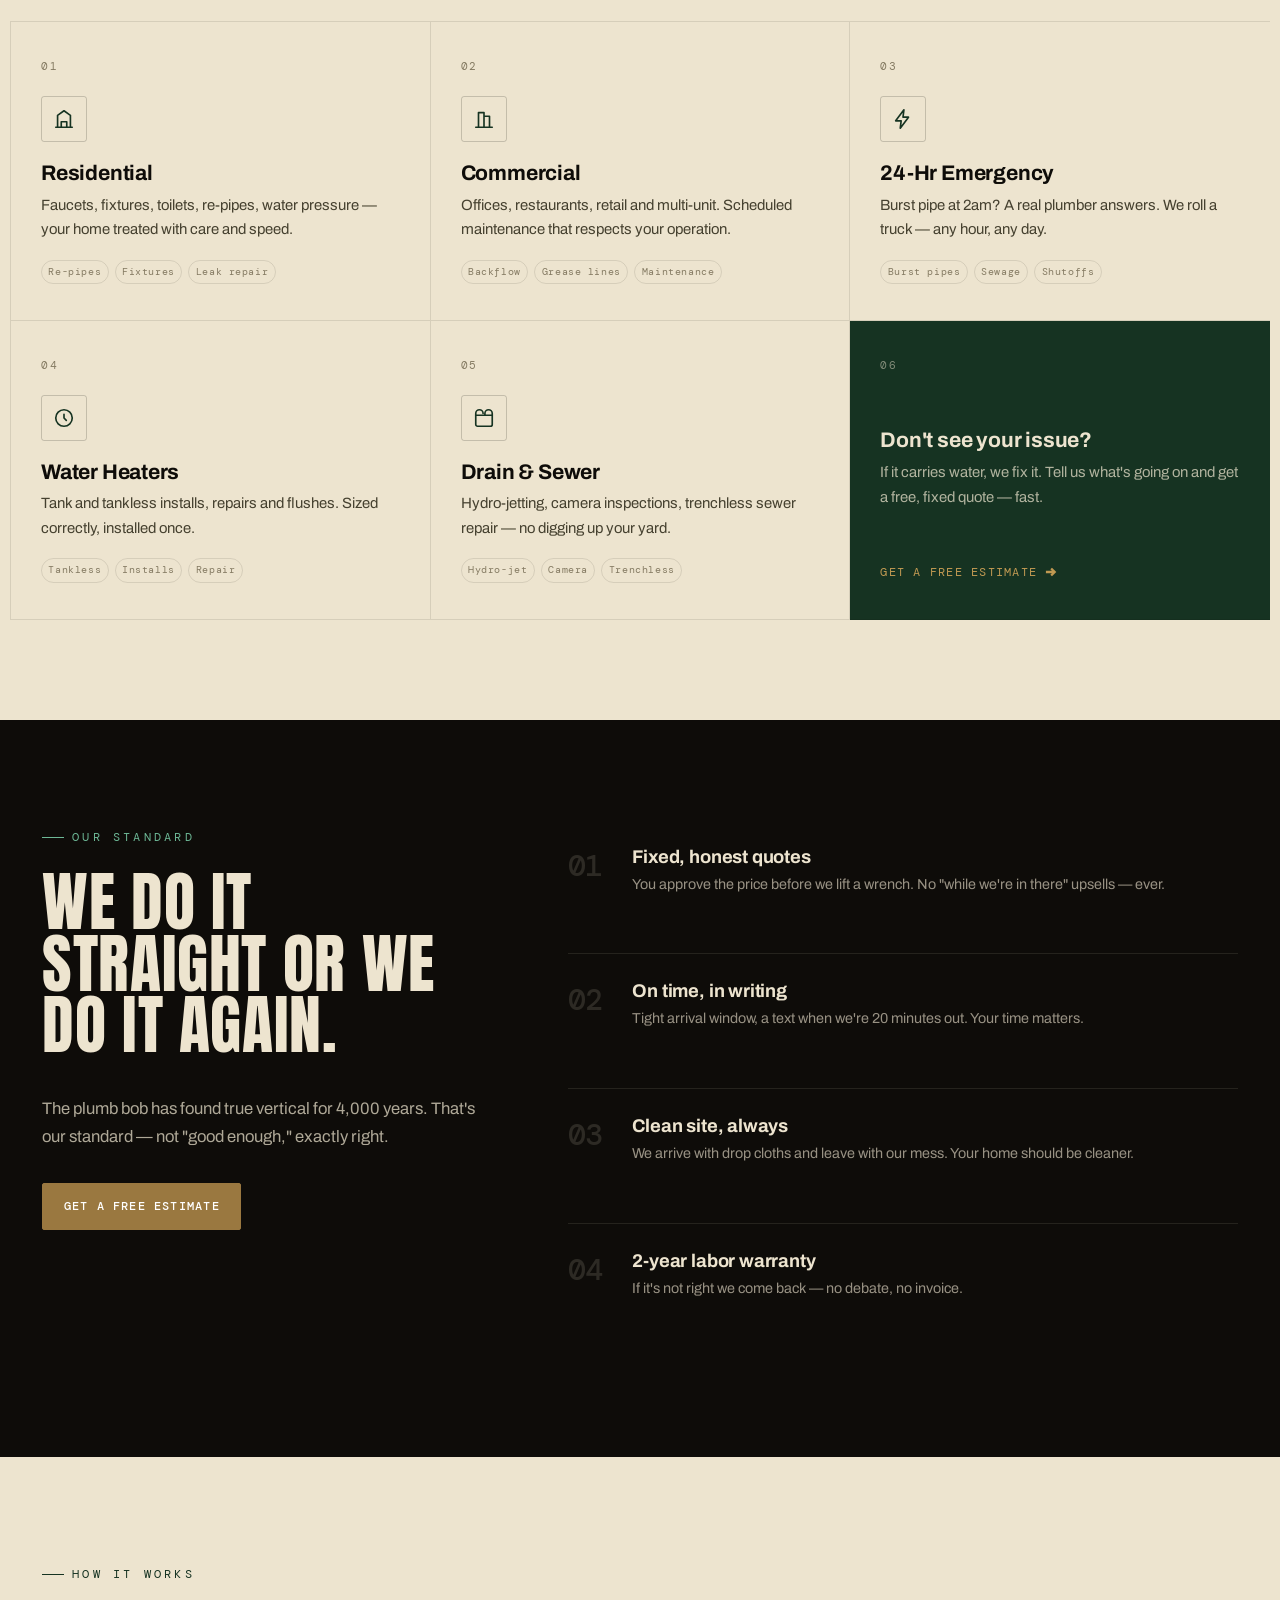
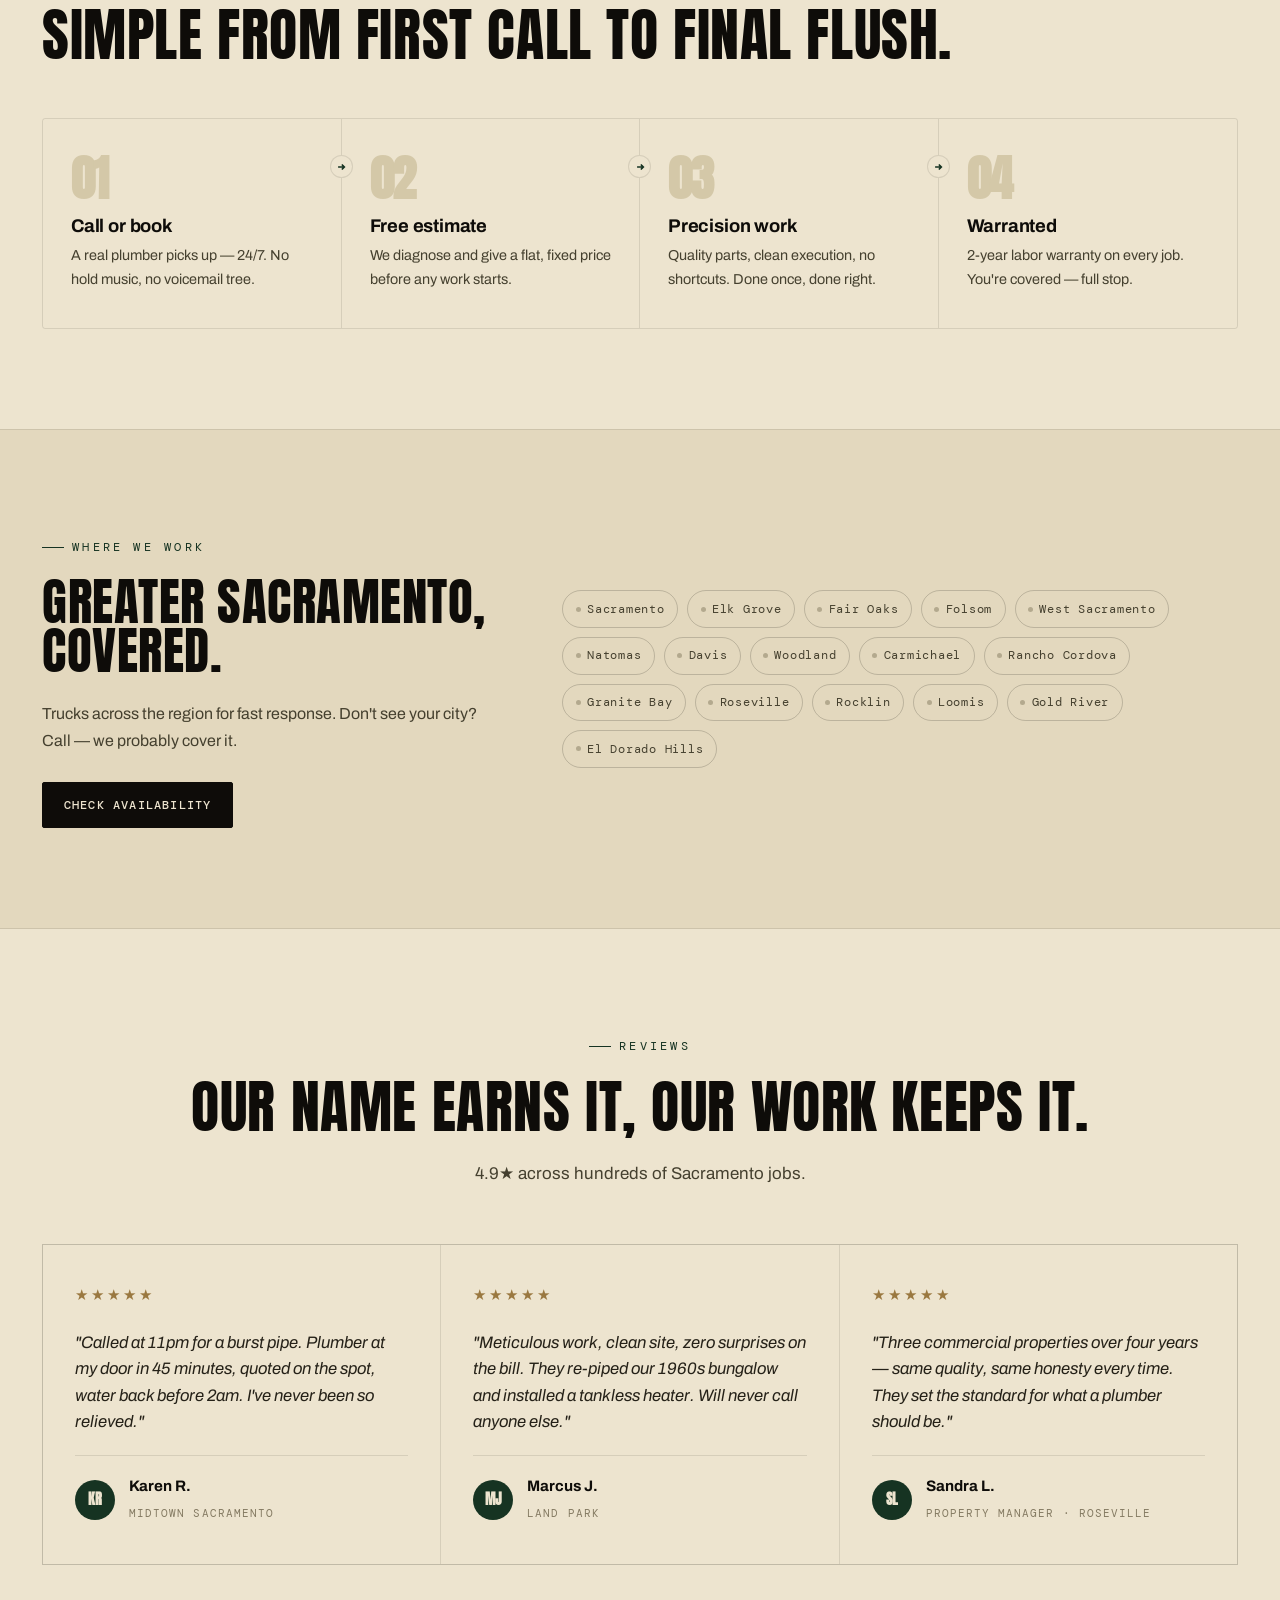
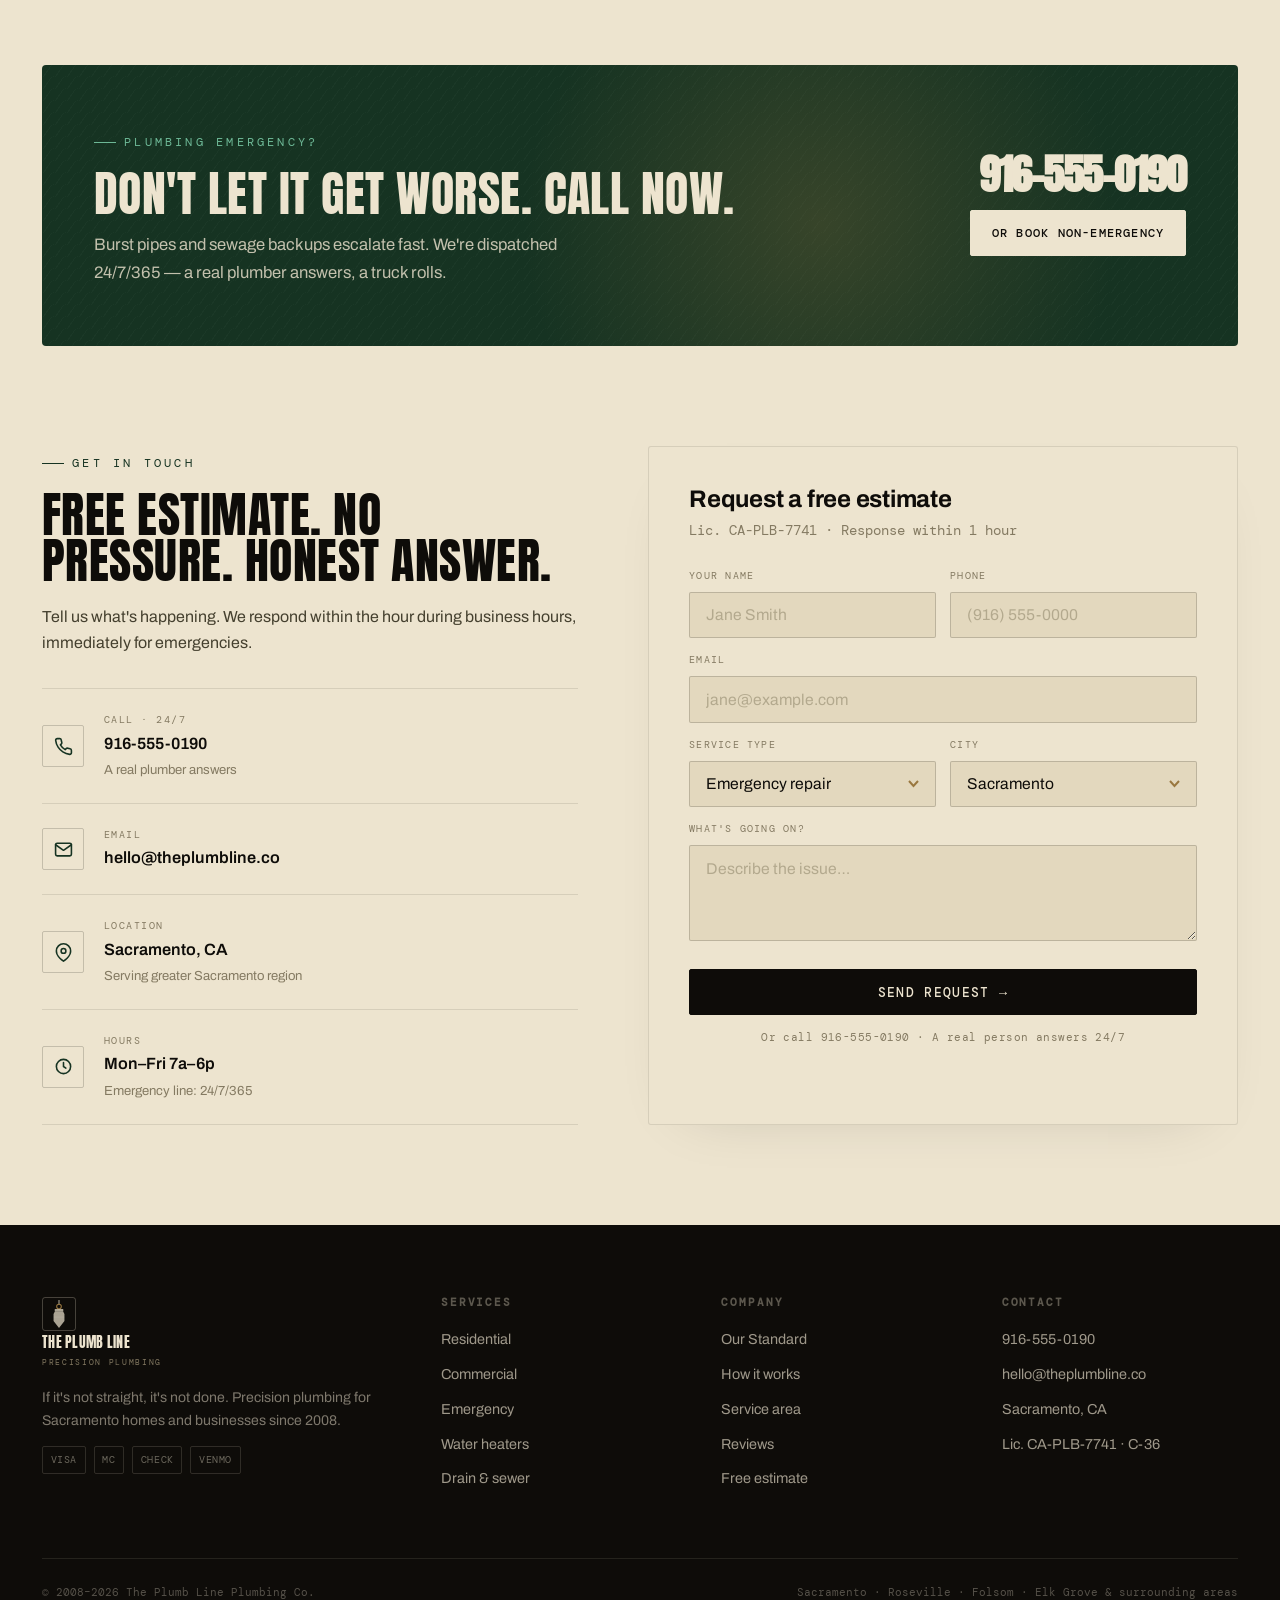
==== commit 52f49868: "Fix 4.9 stat wrapping — add white-space:nowrap to stat bold https://claude.ai/code/session_011TCkVj6" ====
--- a/site/plumbline.html
+++ b/site/plumbline.html
@@ -213,7 +213,7 @@
 .hero-cta{display:flex;gap:12px;flex-wrap:wrap;margin-bottom:3em;opacity:0;animation:fadeUp .8s .7s var(--ease) forwards}
 
 .hero-stats{display:flex;gap:32px;flex-wrap:wrap;padding-top:28px;border-top:1px solid var(--line);opacity:0;animation:fadeUp .8s .85s var(--ease) forwards}
-.hero-stats .st b{font-family:var(--fd);font-size:2.2rem;font-weight:800;display:block;line-height:1;letter-spacing:-.04em}
+.hero-stats .st b{font-family:var(--fd);font-size:2.2rem;font-weight:800;display:block;line-height:1;letter-spacing:-.04em;white-space:nowrap}
 .hero-stats .st b em{color:var(--brass);font-style:normal}
 .hero-stats .st span{font-family:var(--fm);font-size:.67rem;letter-spacing:.14em;text-transform:uppercase;color:var(--muted);display:block;margin-top:.4em}
 
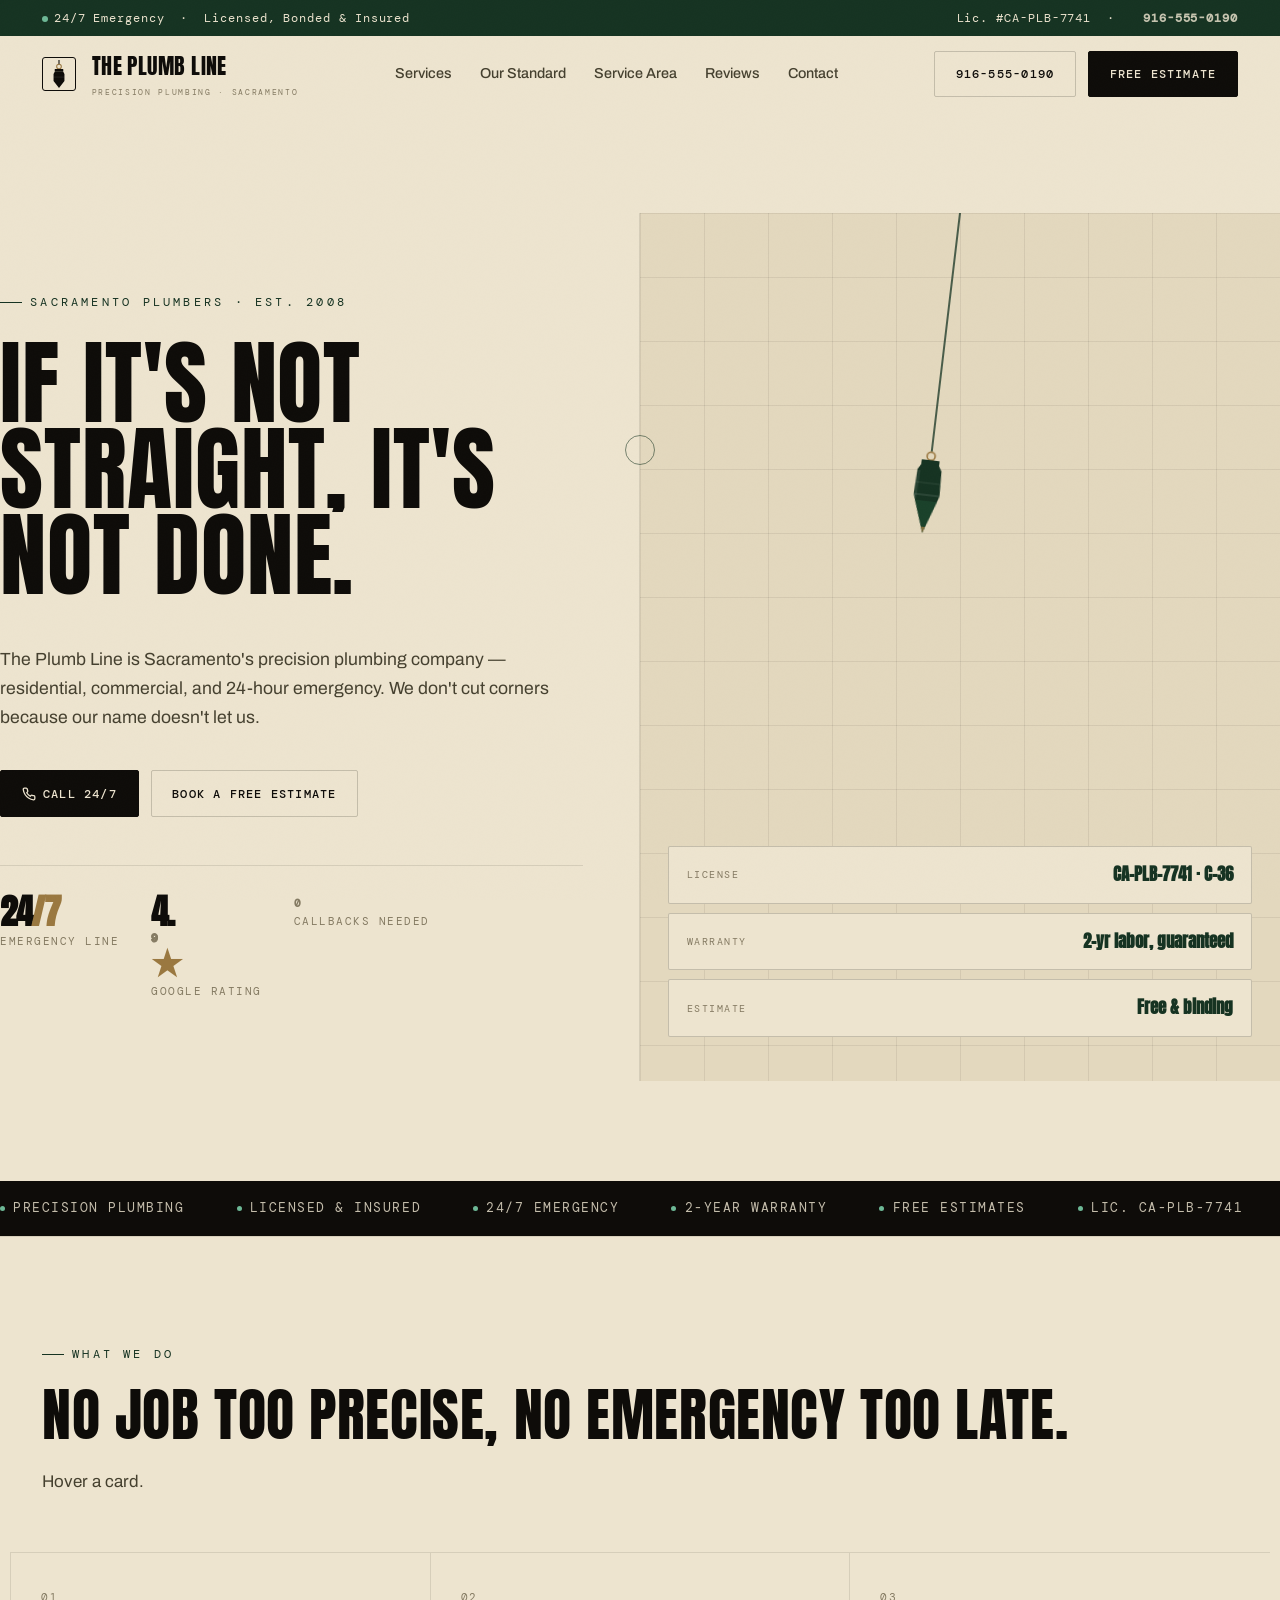
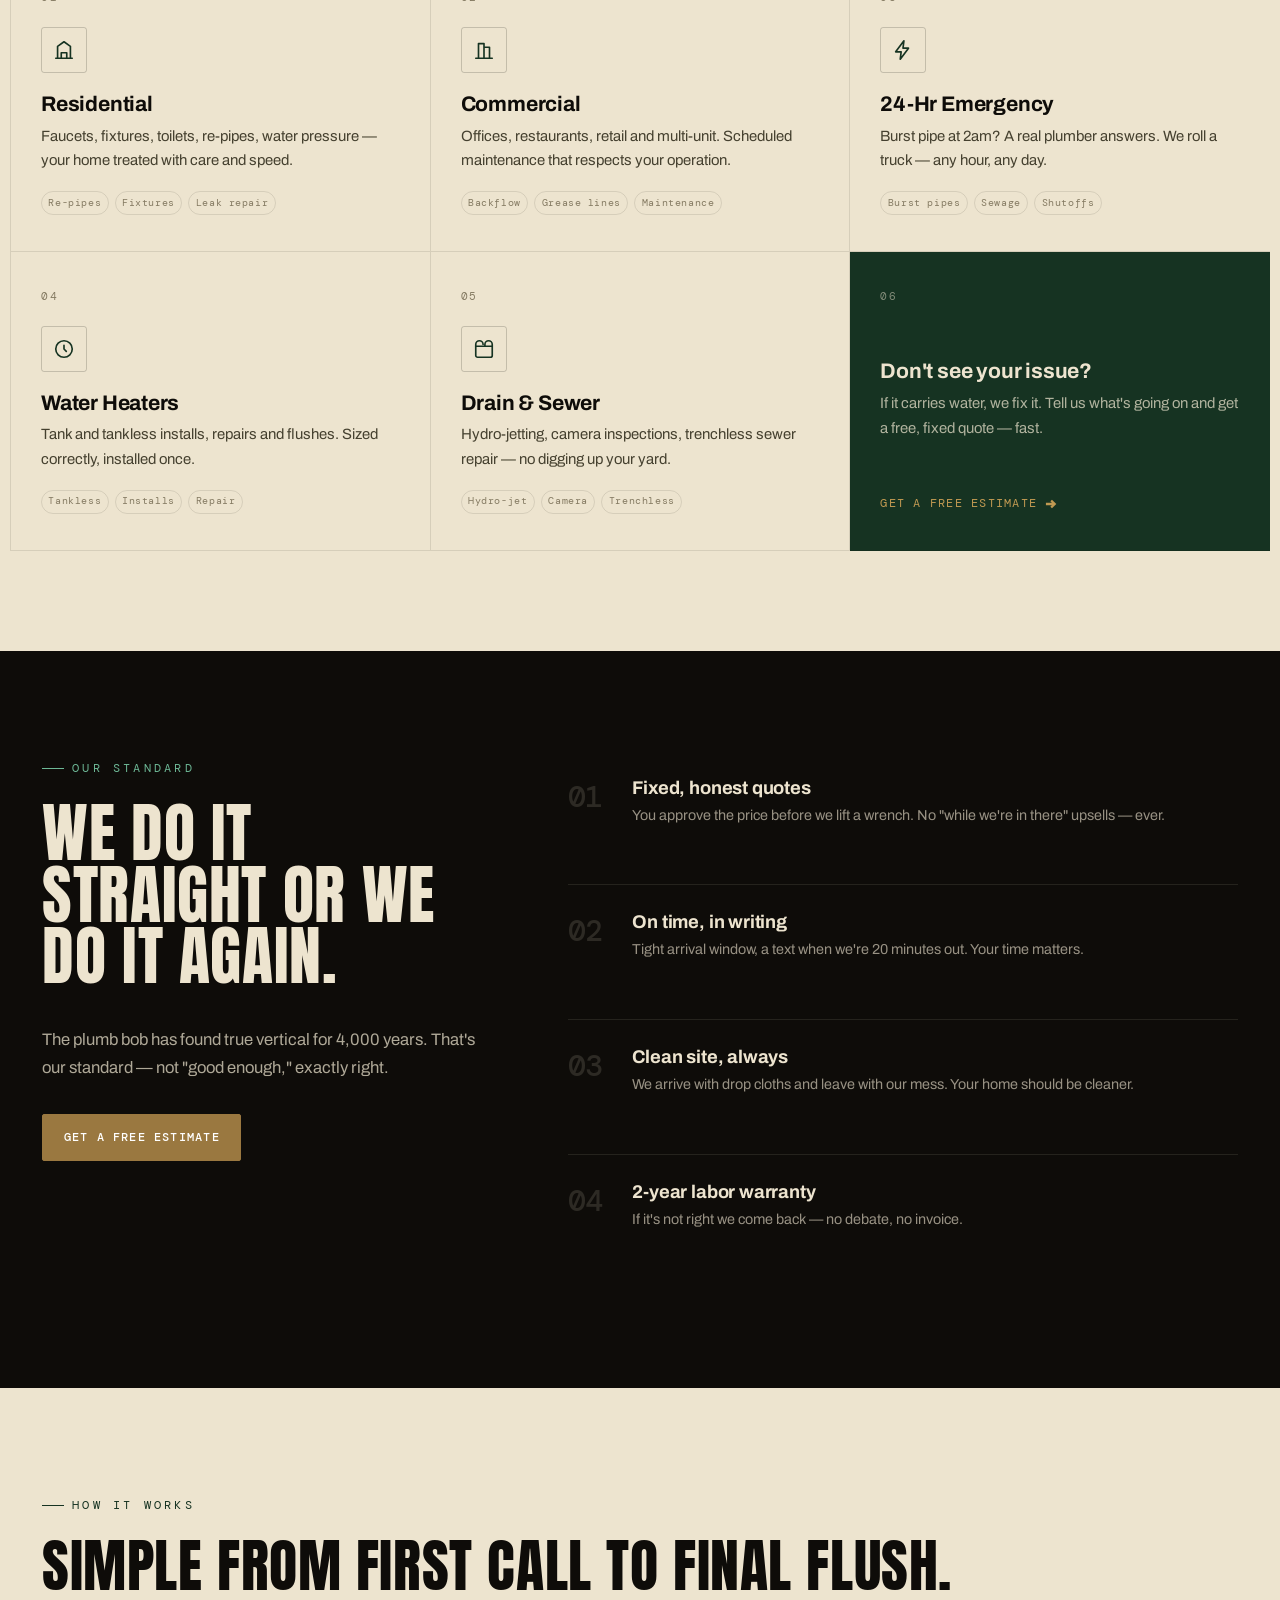
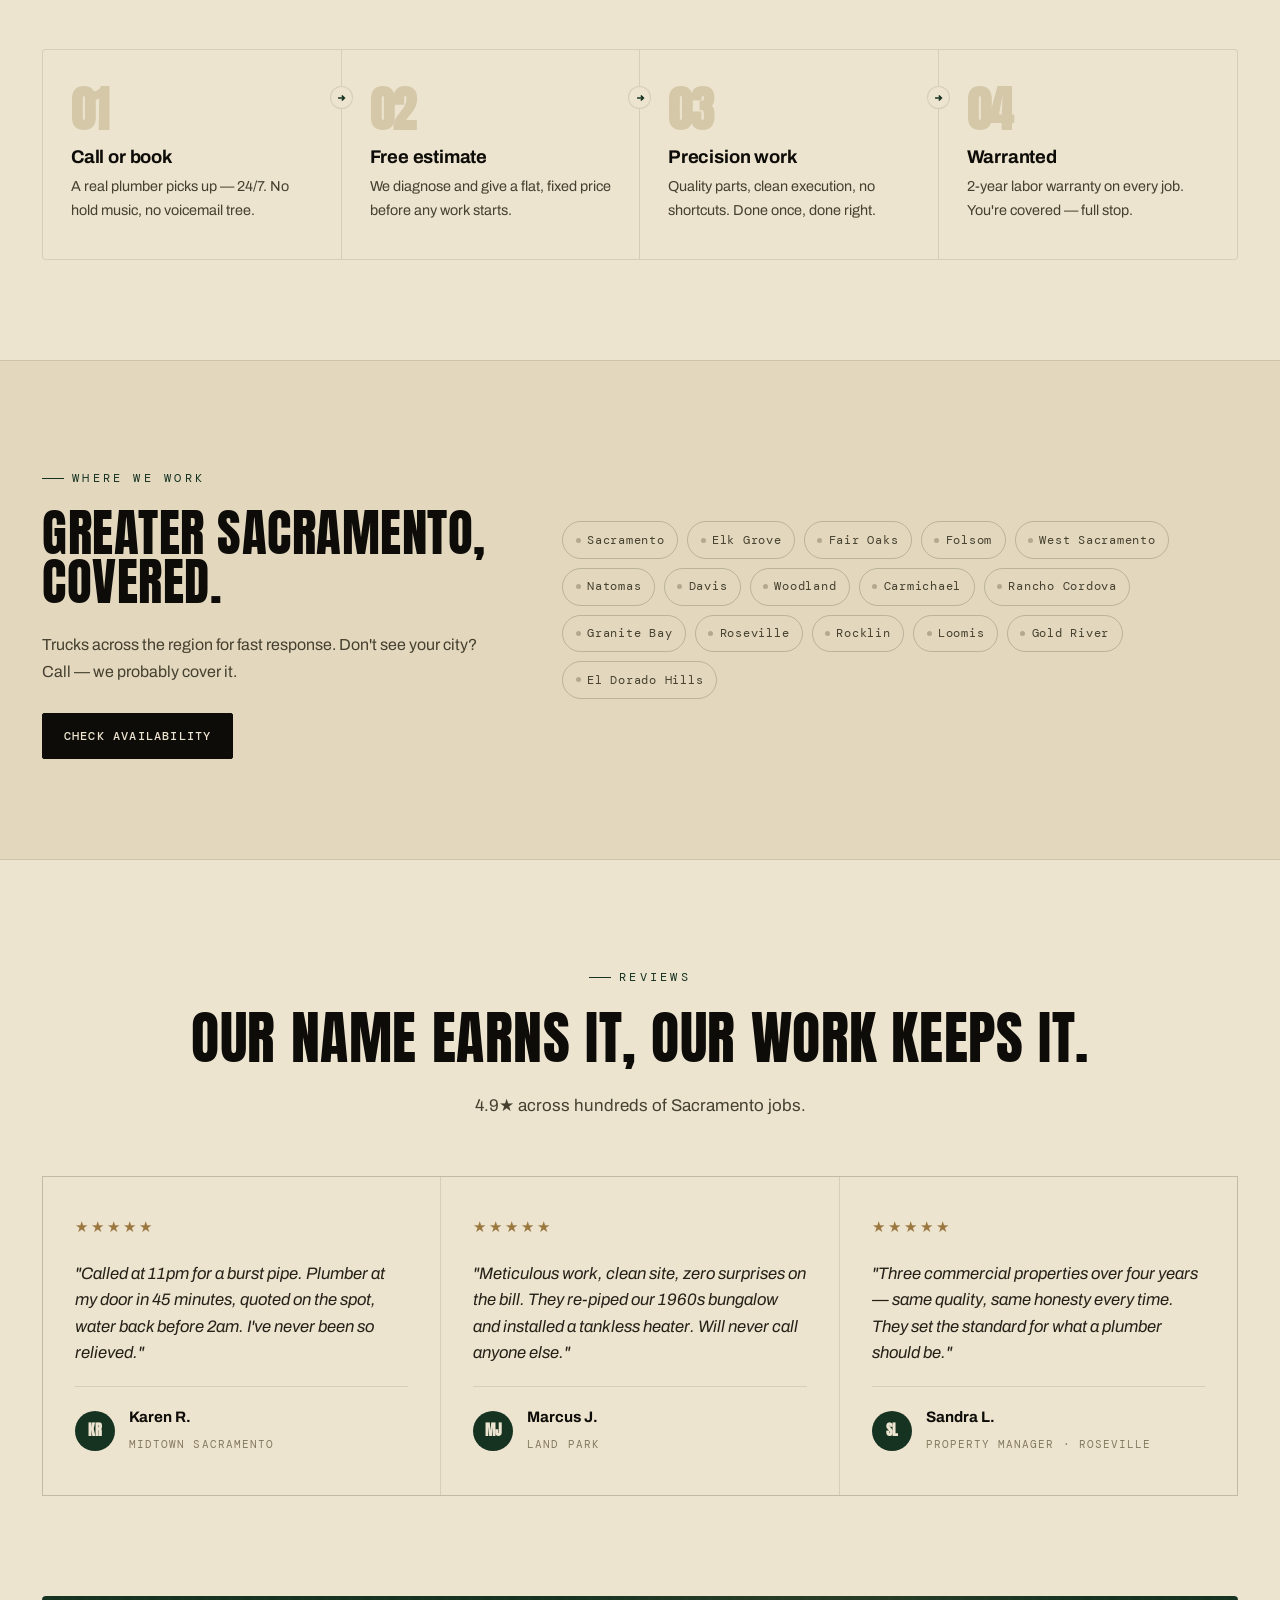
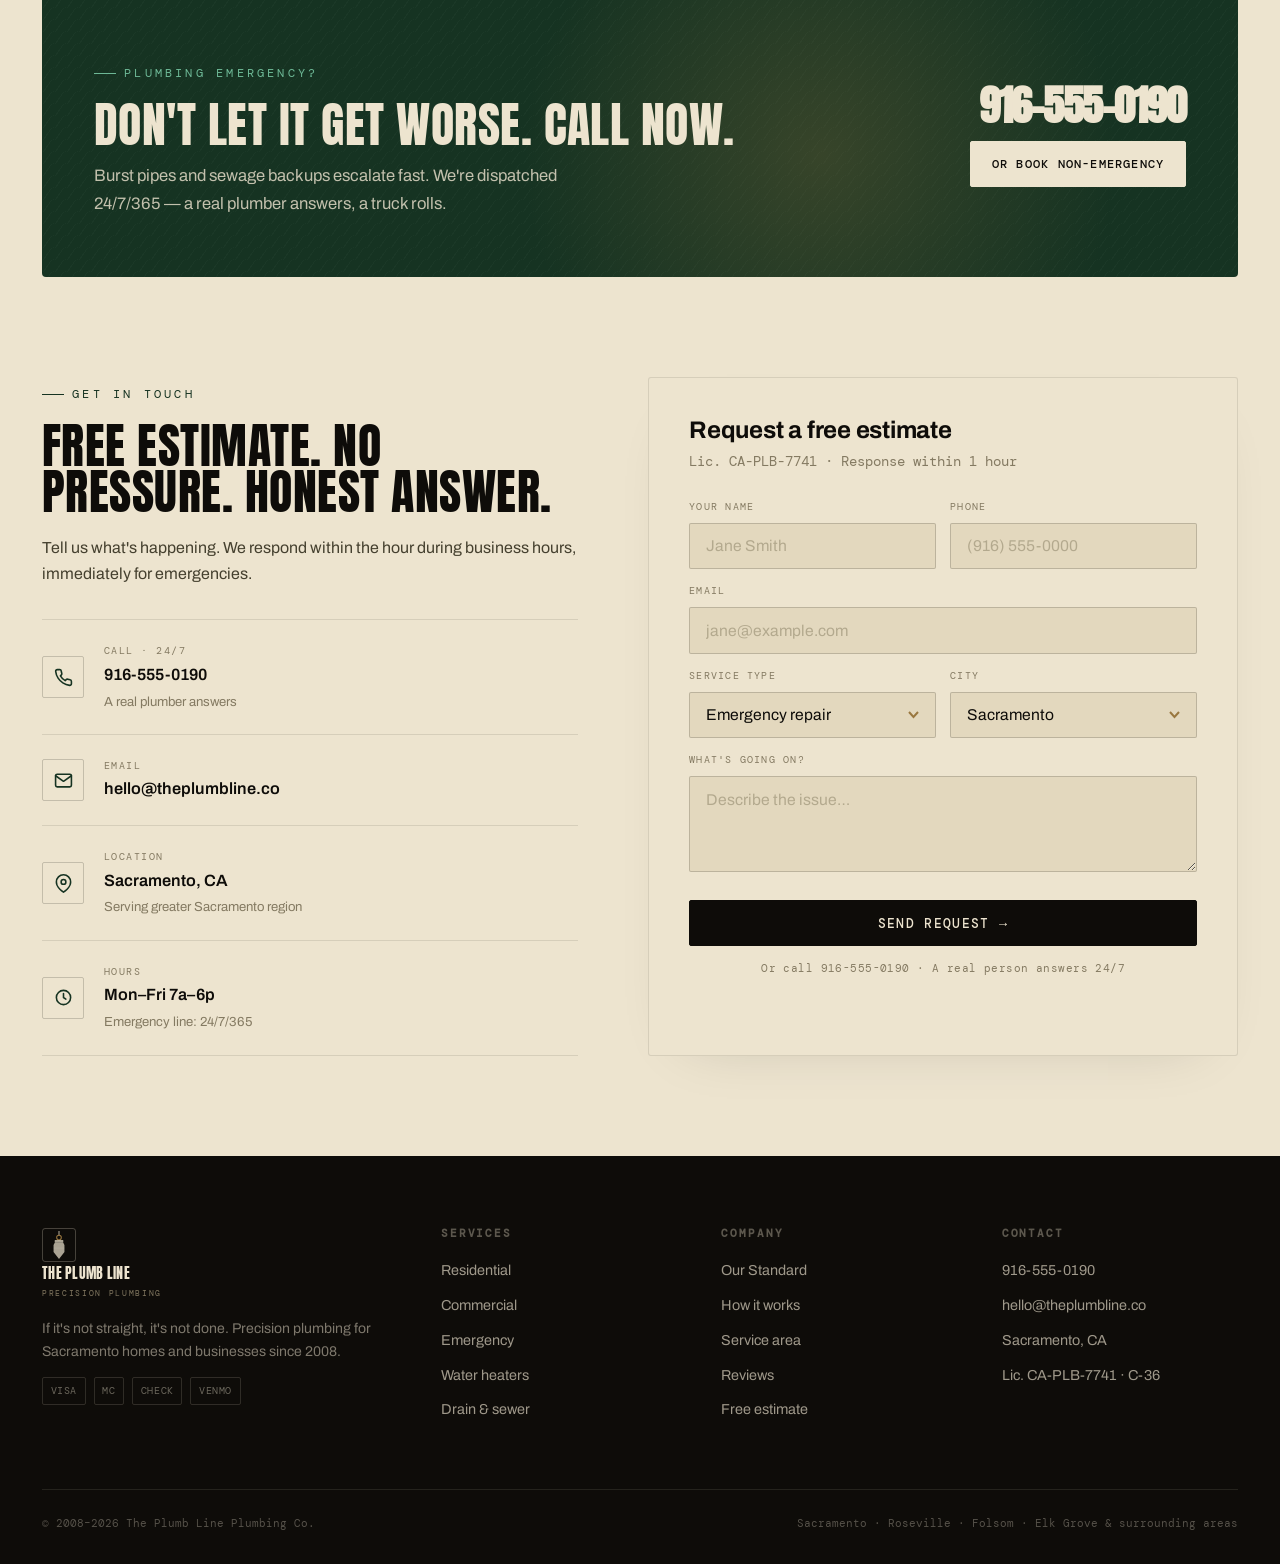
==== commit 1cace7d2: "Remove "16+ Years" stat; bold the 9 in 4.9 rating Anton is single-weight, so the 9 is thickened via " ====
--- a/site/plumbline.html
+++ b/site/plumbline.html
@@ -214,6 +214,7 @@
 
 .hero-stats{display:flex;gap:32px;flex-wrap:wrap;padding-top:28px;border-top:1px solid var(--line);opacity:0;animation:fadeUp .8s .85s var(--ease) forwards}
 .hero-stats .st b{font-family:var(--fd);font-size:2.2rem;font-weight:800;display:block;line-height:1;letter-spacing:-.04em;white-space:nowrap}
+.hero-stats .st b .nine{font-weight:900;-webkit-text-stroke:1px currentColor;text-stroke:1px currentColor}
 .hero-stats .st b em{color:var(--brass);font-style:normal}
 .hero-stats .st span{font-family:var(--fm);font-size:.67rem;letter-spacing:.14em;text-transform:uppercase;color:var(--muted);display:block;margin-top:.4em}
 
@@ -587,9 +588,8 @@
       <a href="#contact" class="btn btn-outline mag">Book a free estimate</a>
     </div>
     <div class="hero-stats">
-      <div class="st"><b><span class="cnt" data-target="16">0</span><em>+</em></b><span>Years in Sacramento</span></div>
       <div class="st"><b>24<em>/7</em></b><span>Emergency line</span></div>
-      <div class="st"><b>4.<span class="cnt" data-target="9">0</span><em>★</em></b><span>Google rating</span></div>
+      <div class="st"><b>4.<span class="cnt nine" data-target="9">0</span><em>★</em></b><span>Google rating</span></div>
       <div class="st"><b><span class="cnt" data-target="0">0</span></b><span>Callbacks needed</span></div>
     </div>
   </div>
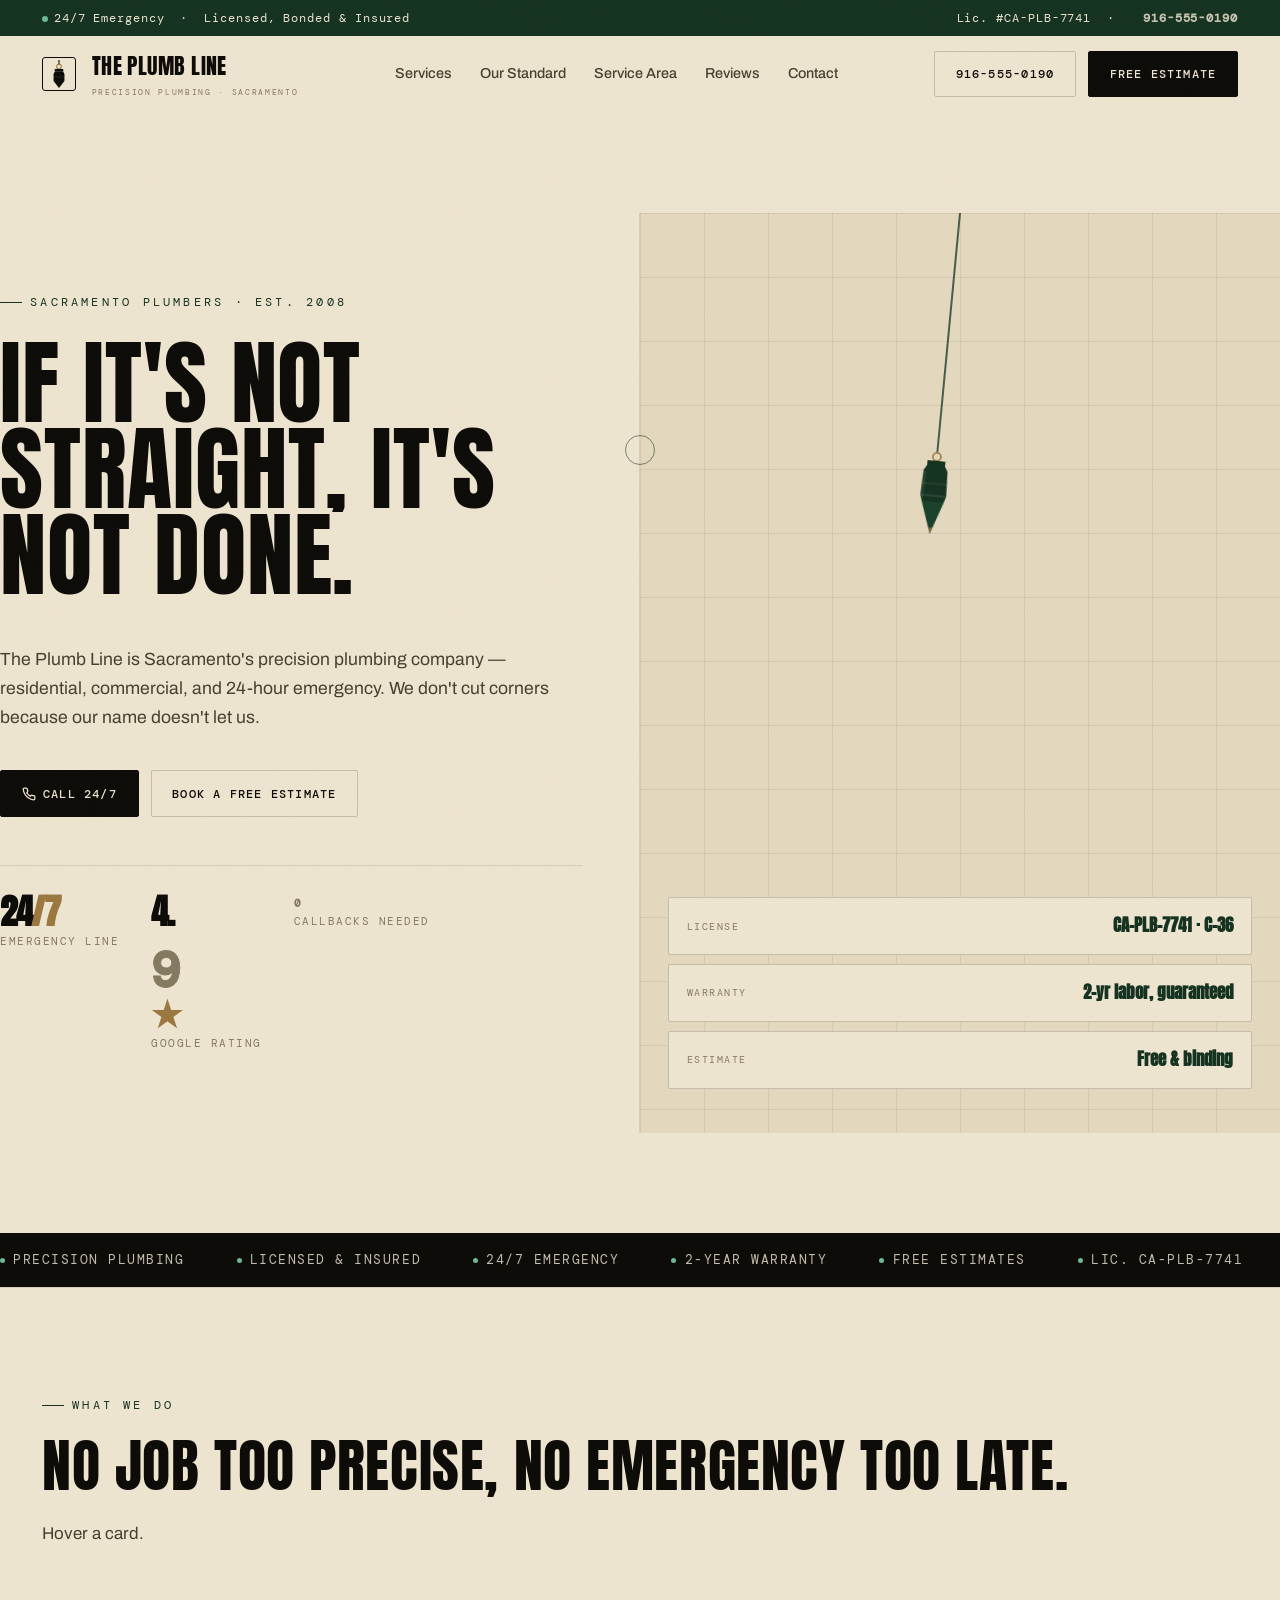
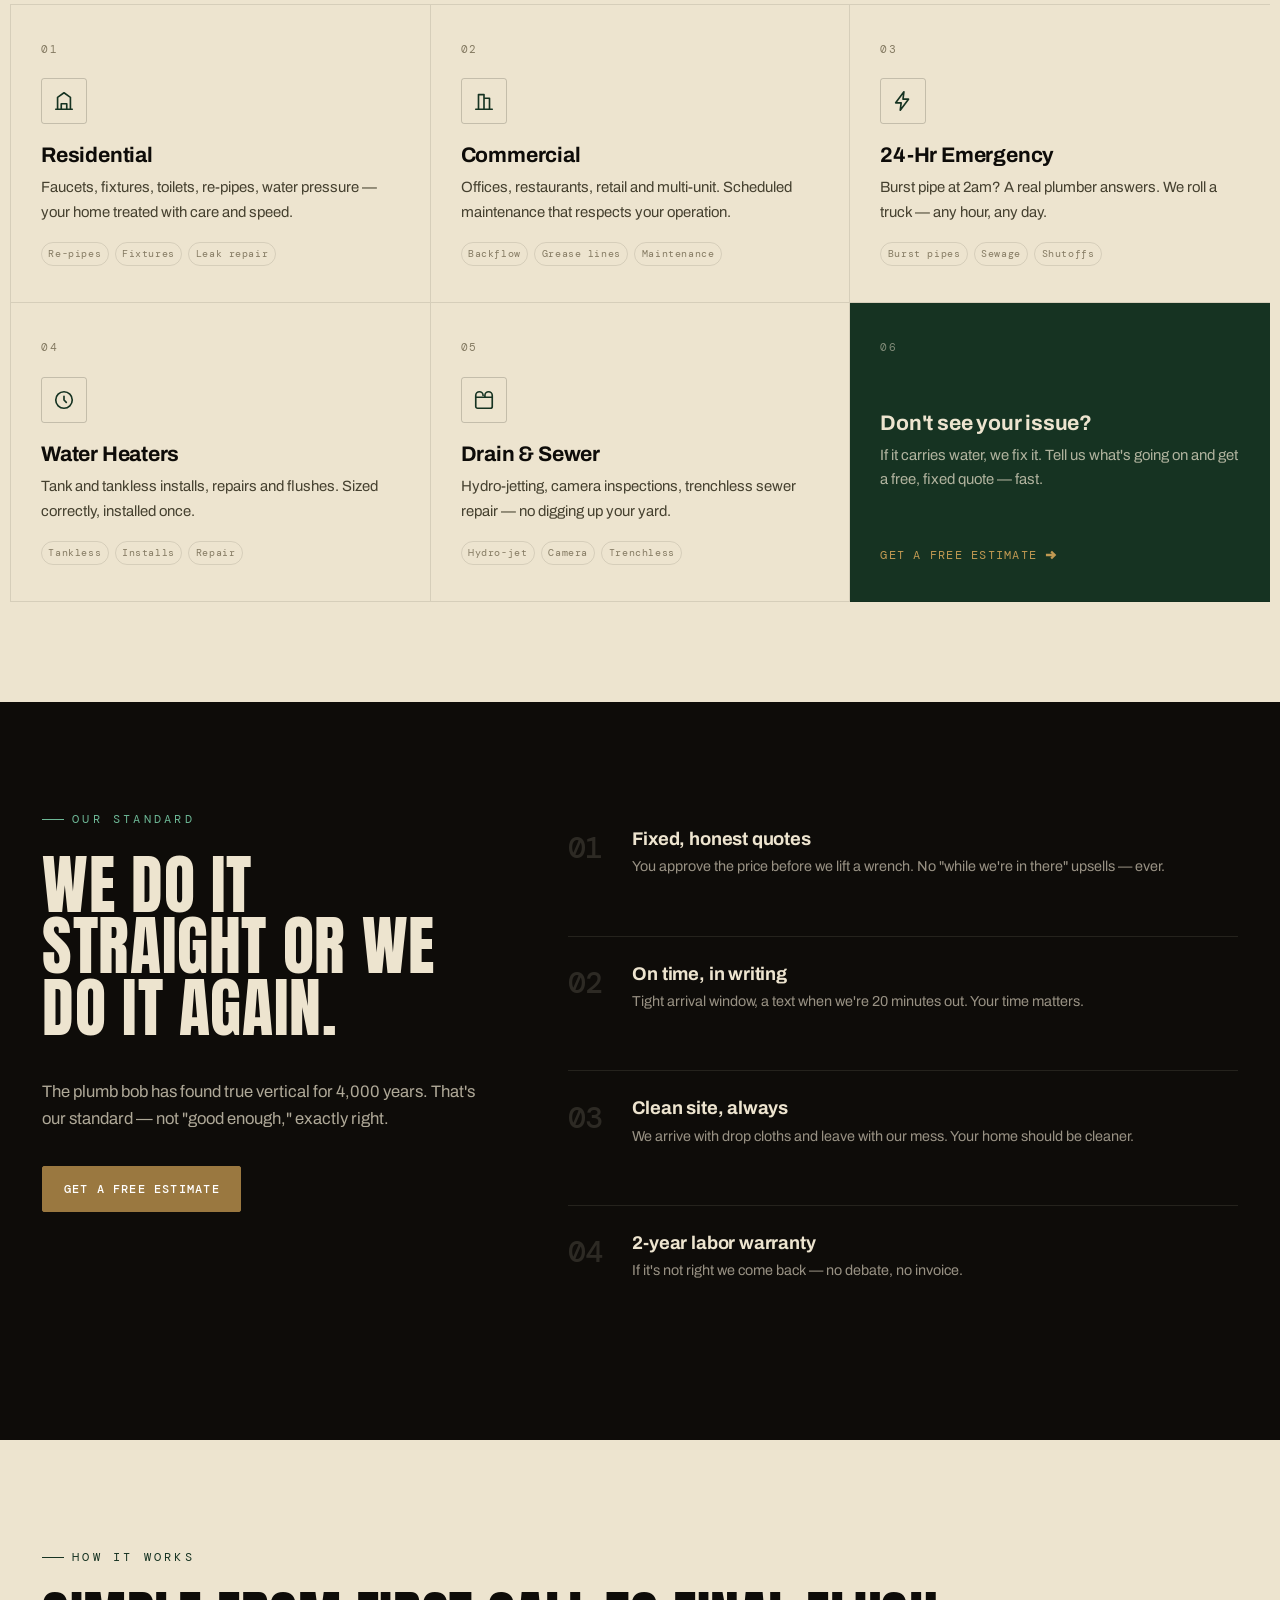
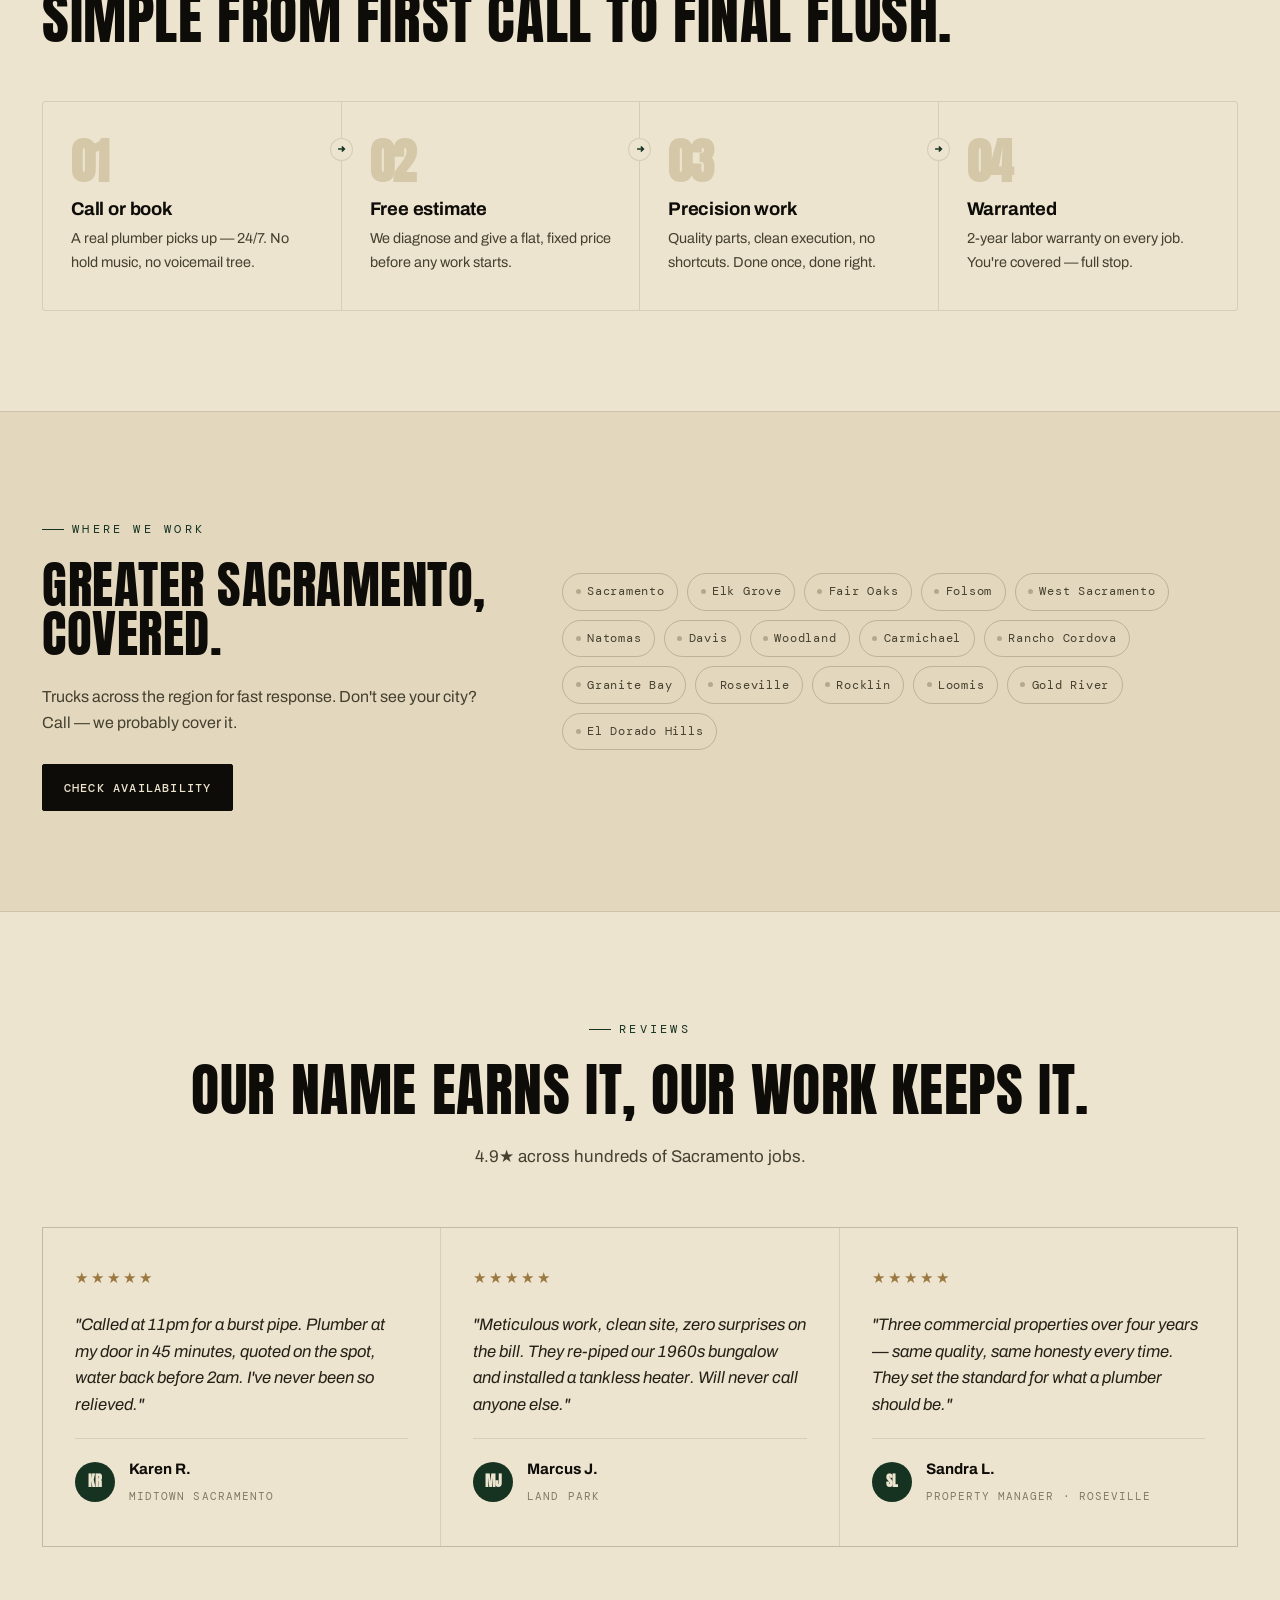
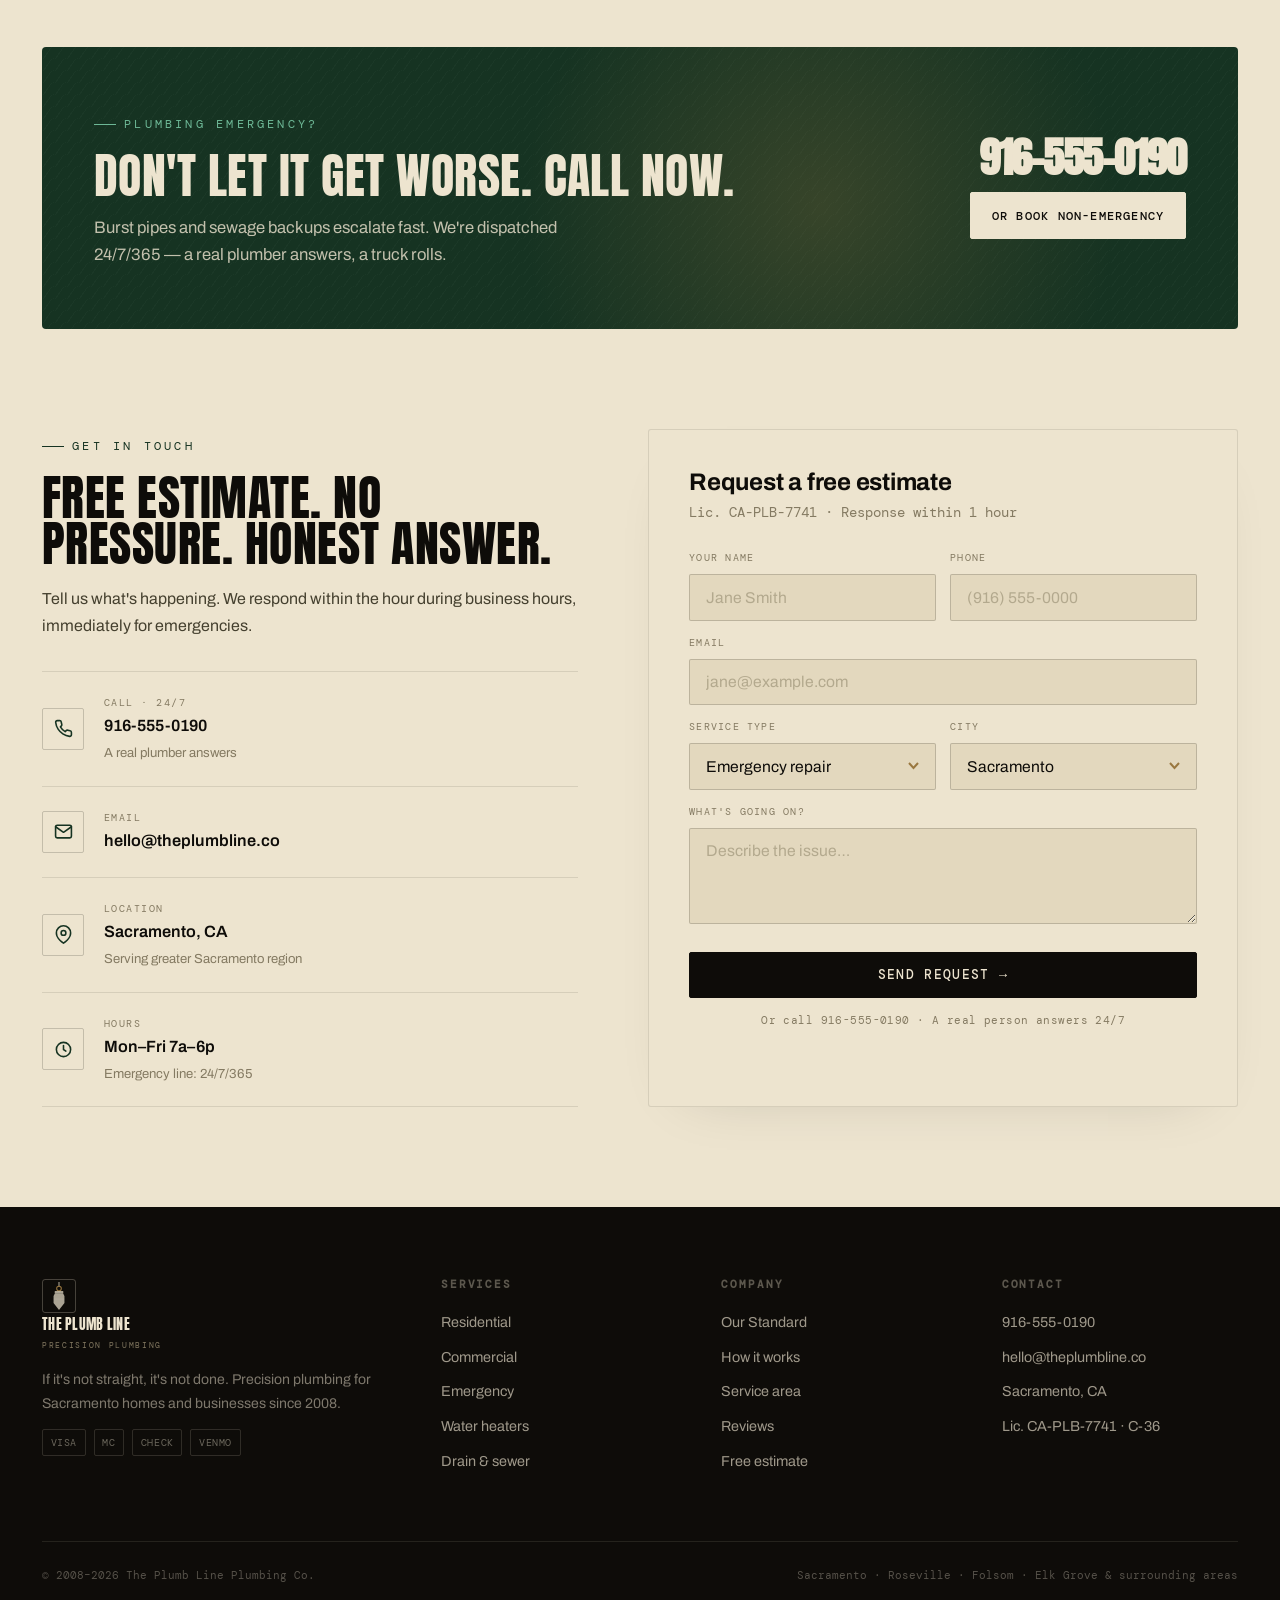
==== commit 85e69d08: "Make the 9 in 4.9 larger (1.35em) https://claude.ai/code/session_011TCkVj69joVEzmfbb39DgM" ====
--- a/site/plumbline.html
+++ b/site/plumbline.html
@@ -214,7 +214,7 @@
 
 .hero-stats{display:flex;gap:32px;flex-wrap:wrap;padding-top:28px;border-top:1px solid var(--line);opacity:0;animation:fadeUp .8s .85s var(--ease) forwards}
 .hero-stats .st b{font-family:var(--fd);font-size:2.2rem;font-weight:800;display:block;line-height:1;letter-spacing:-.04em;white-space:nowrap}
-.hero-stats .st b .nine{font-weight:900;-webkit-text-stroke:1px currentColor;text-stroke:1px currentColor}
+.hero-stats .st b .nine{font-weight:900;font-size:1.35em;-webkit-text-stroke:1px currentColor;text-stroke:1px currentColor;vertical-align:-.12em}
 .hero-stats .st b em{color:var(--brass);font-style:normal}
 .hero-stats .st span{font-family:var(--fm);font-size:.67rem;letter-spacing:.14em;text-transform:uppercase;color:var(--muted);display:block;margin-top:.4em}
 
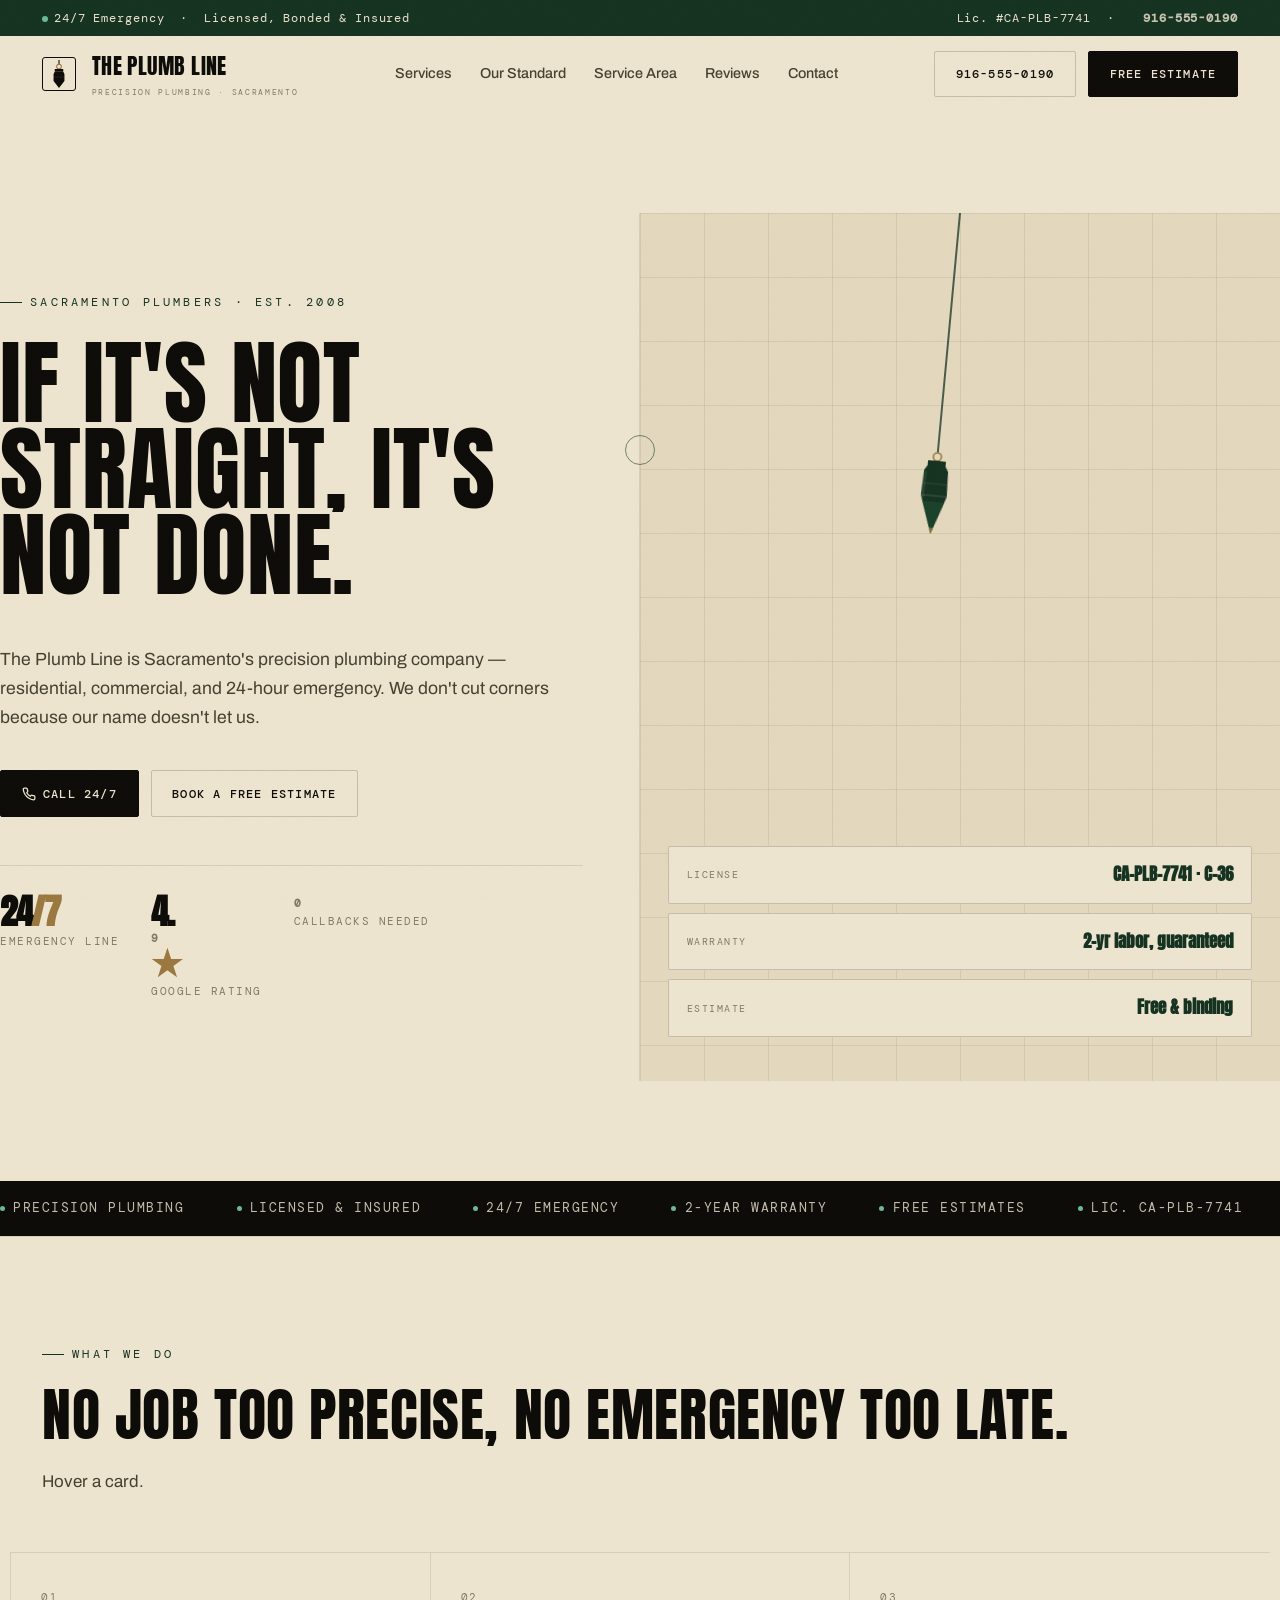
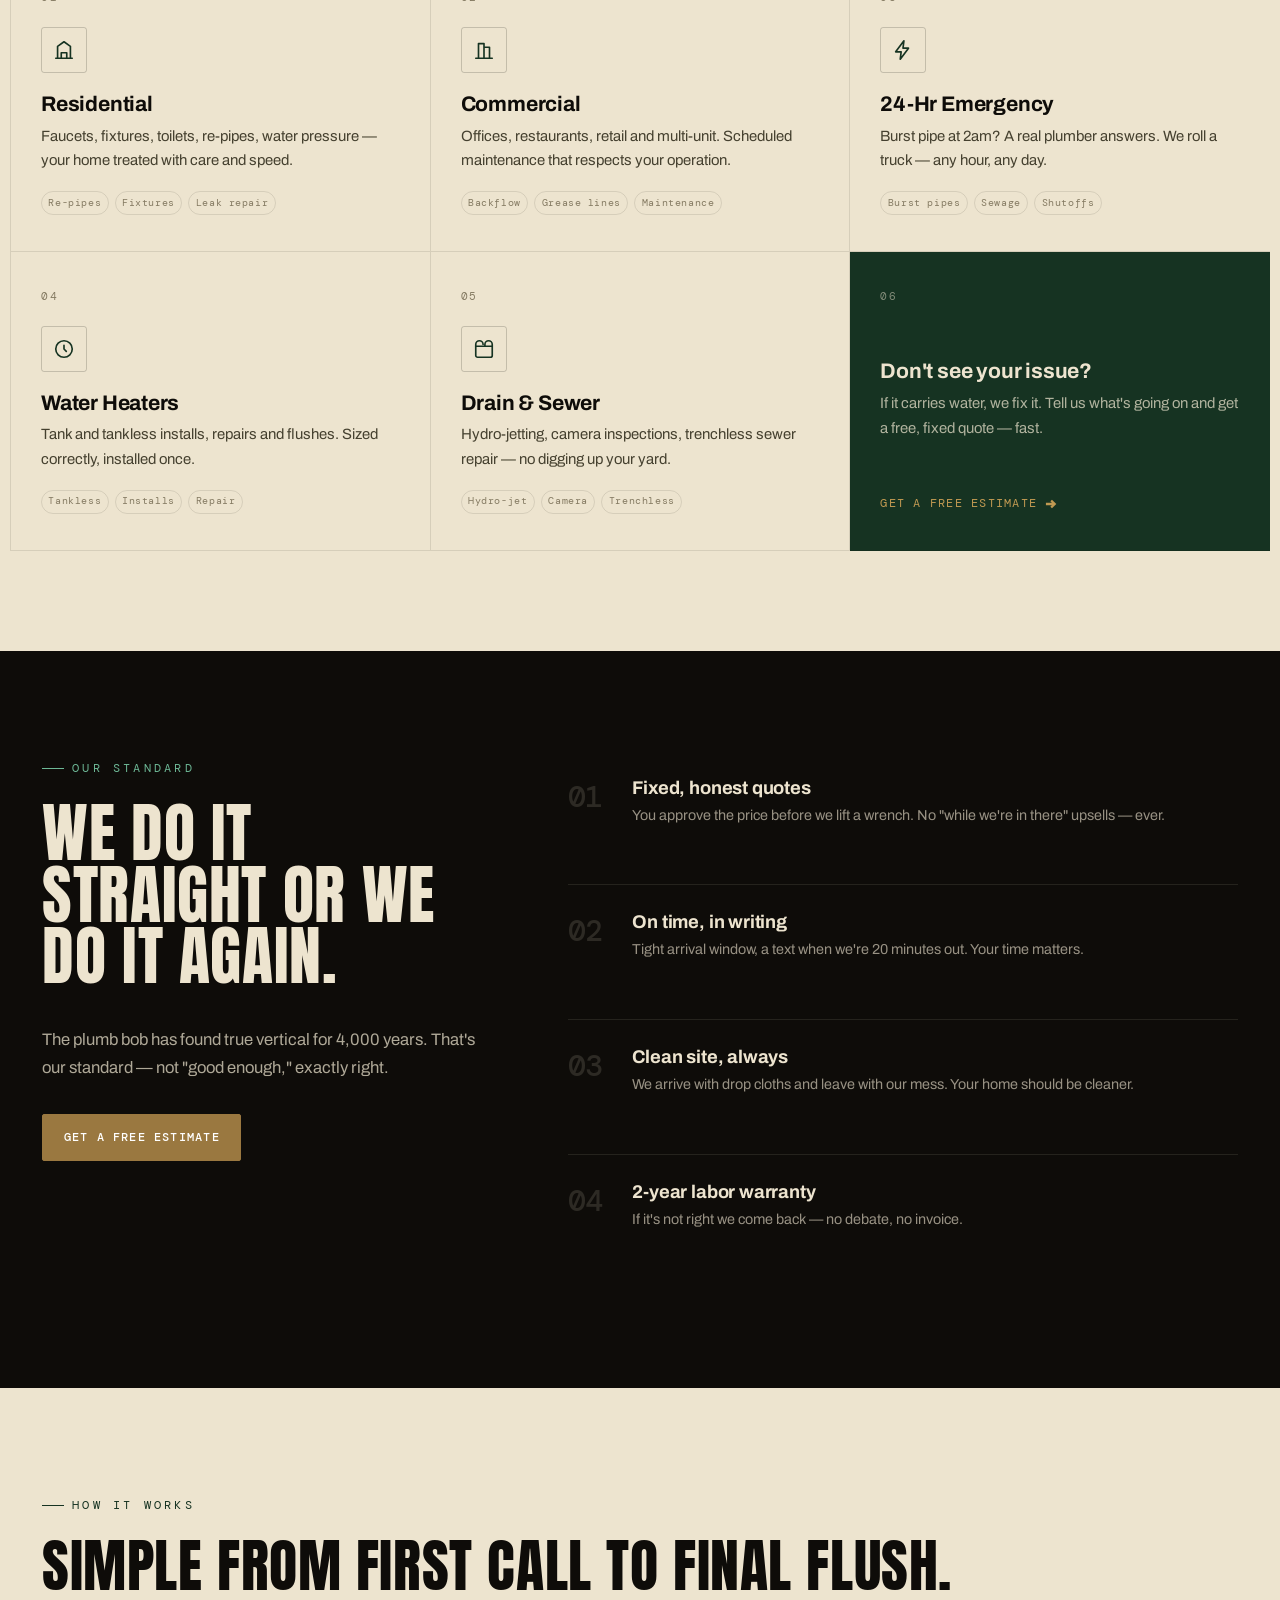
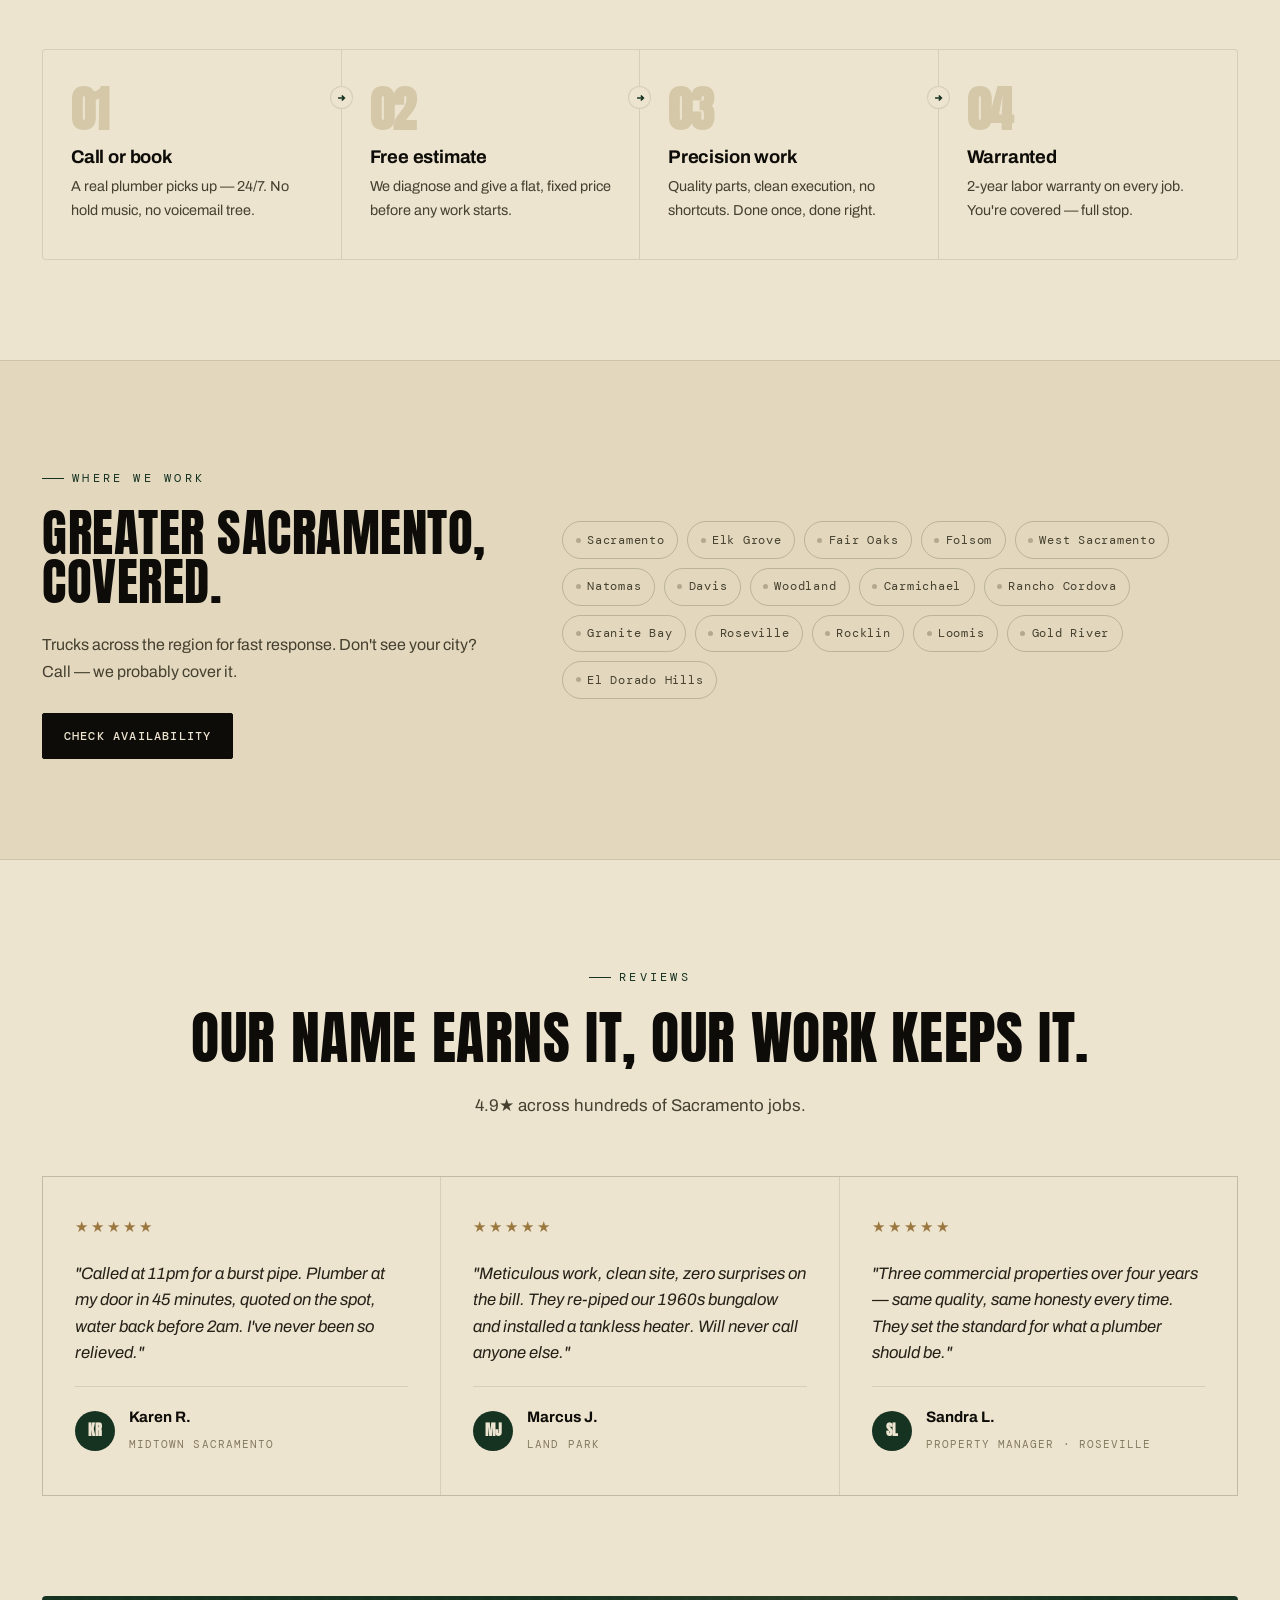
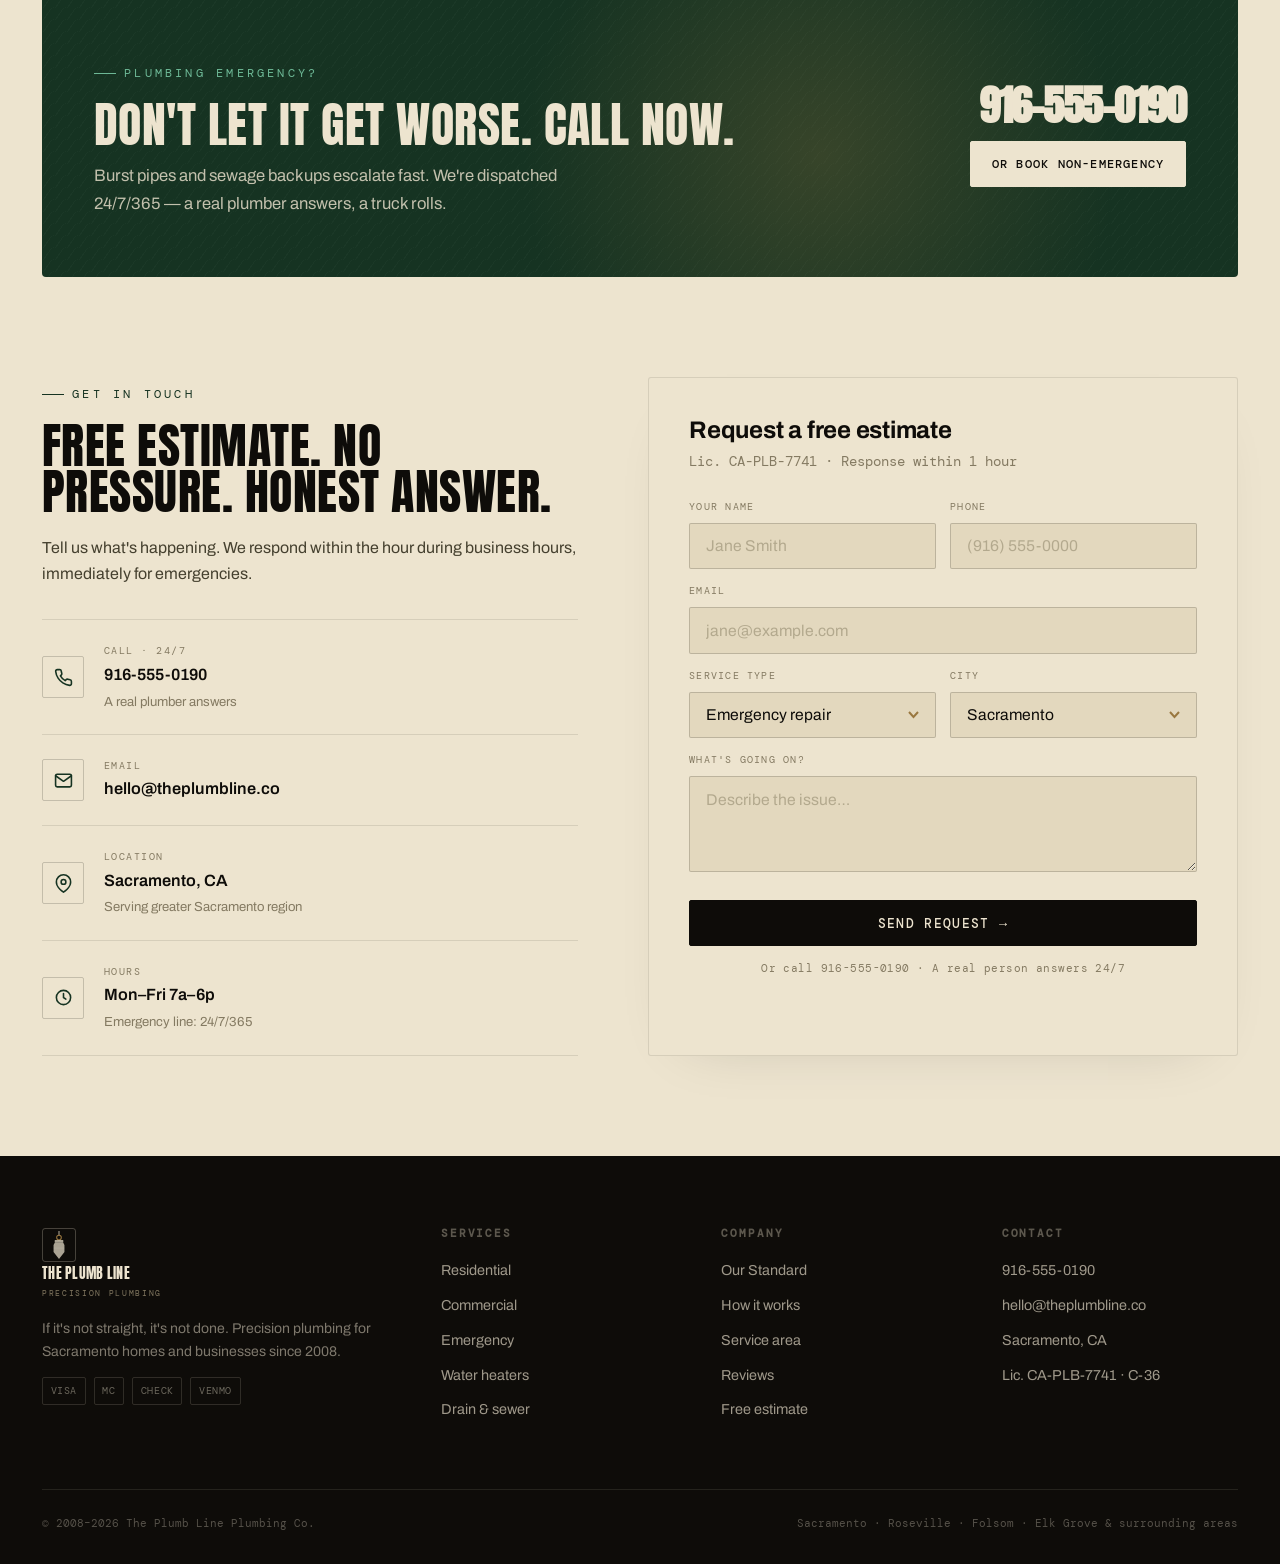
==== commit c1fa6b2e: "Make 4.9 rating uniform — same color and size, one line Removes the enlarged/stroked 9 styling so th" ====
--- a/site/plumbline.html
+++ b/site/plumbline.html
@@ -214,7 +214,6 @@
 
 .hero-stats{display:flex;gap:32px;flex-wrap:wrap;padding-top:28px;border-top:1px solid var(--line);opacity:0;animation:fadeUp .8s .85s var(--ease) forwards}
 .hero-stats .st b{font-family:var(--fd);font-size:2.2rem;font-weight:800;display:block;line-height:1;letter-spacing:-.04em;white-space:nowrap}
-.hero-stats .st b .nine{font-weight:900;font-size:1.35em;-webkit-text-stroke:1px currentColor;text-stroke:1px currentColor;vertical-align:-.12em}
 .hero-stats .st b em{color:var(--brass);font-style:normal}
 .hero-stats .st span{font-family:var(--fm);font-size:.67rem;letter-spacing:.14em;text-transform:uppercase;color:var(--muted);display:block;margin-top:.4em}
 
